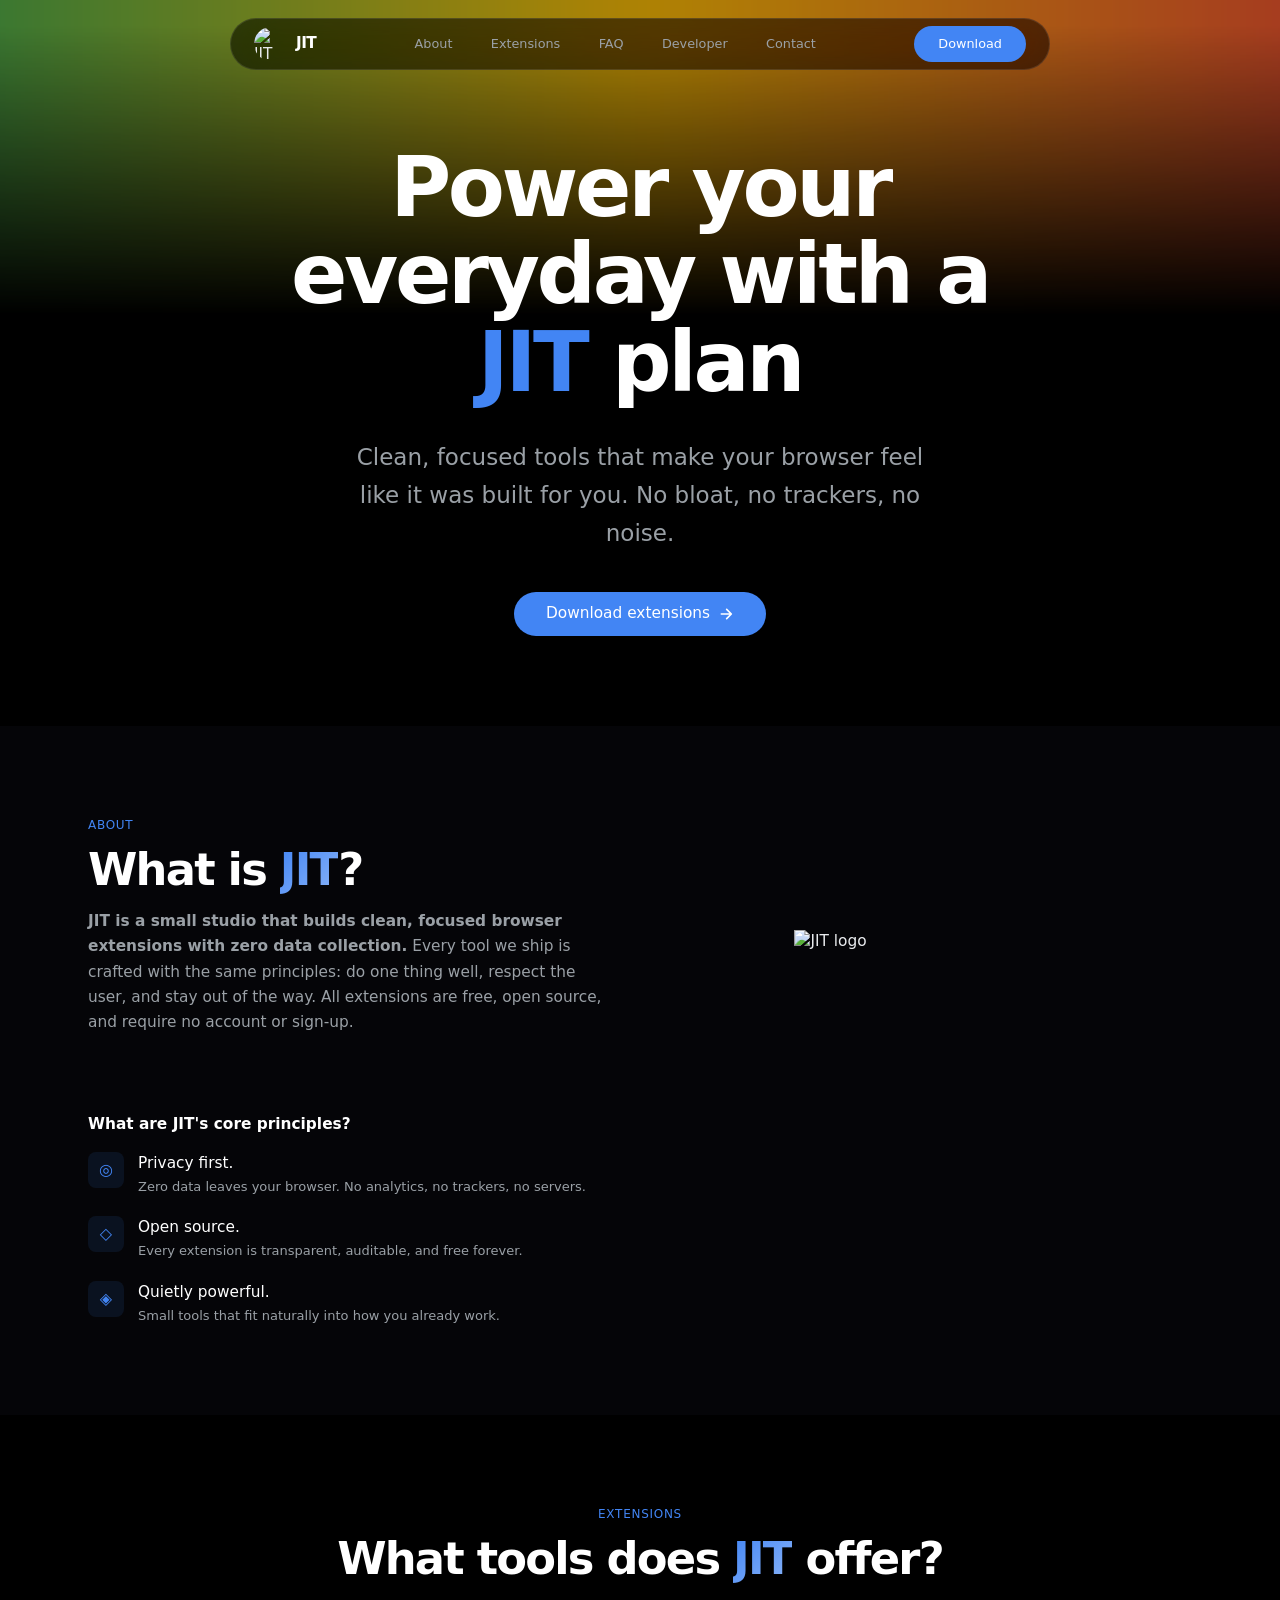
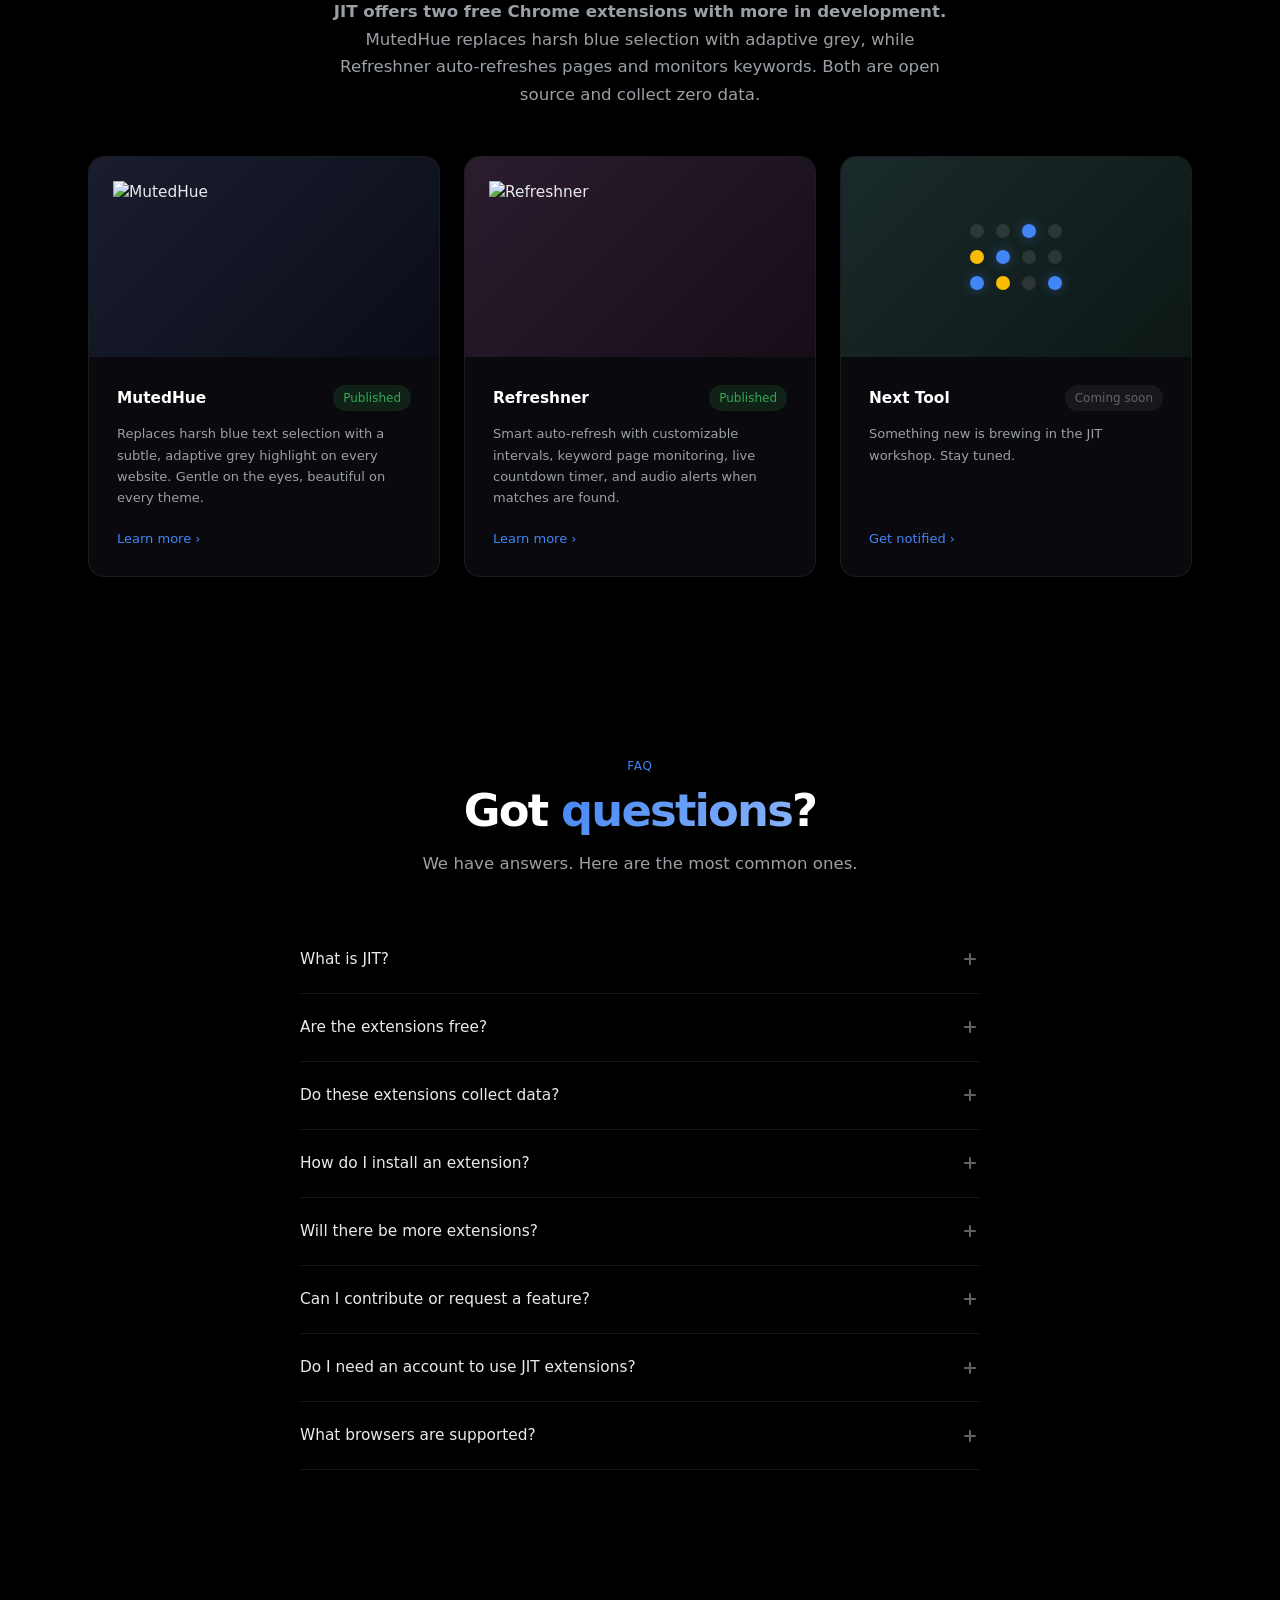
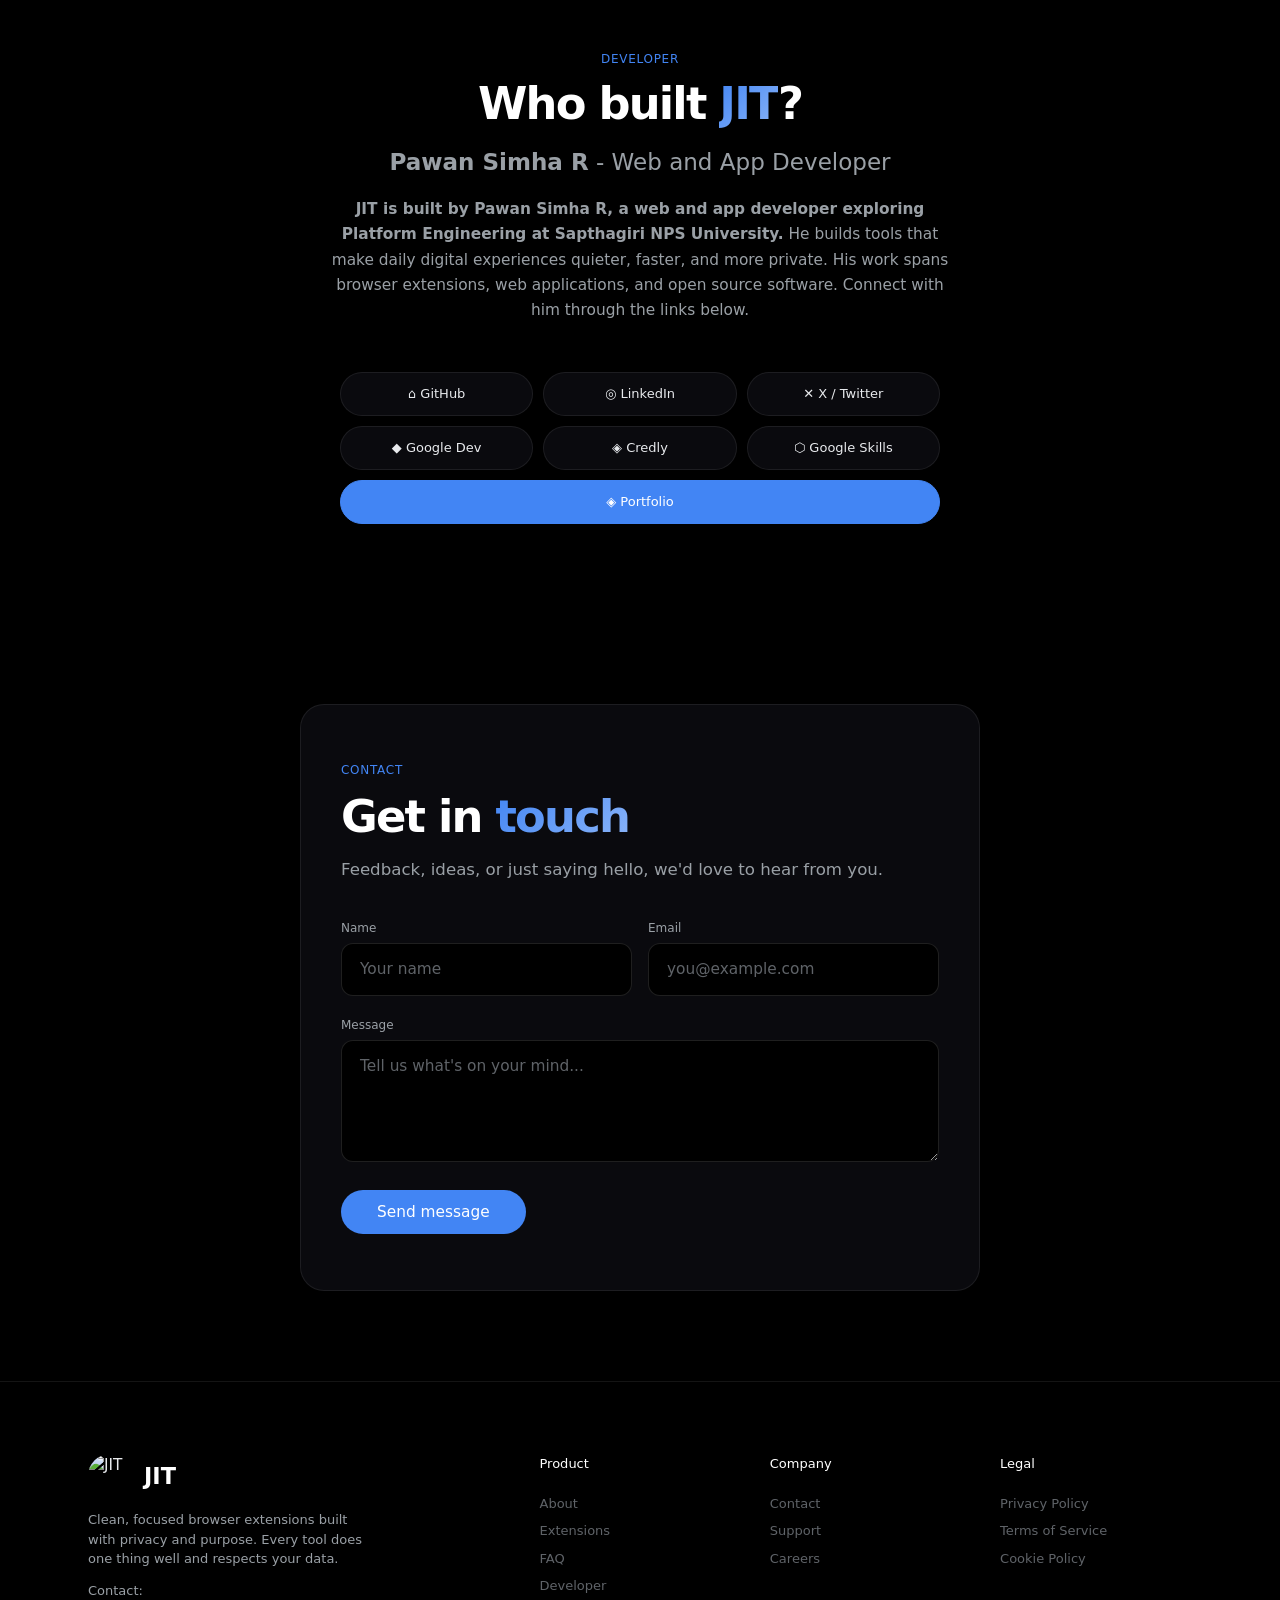
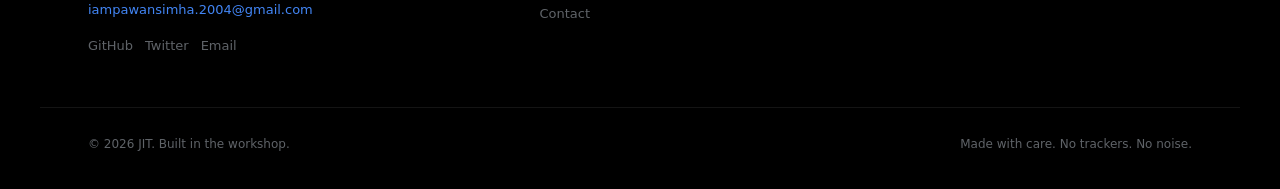
==== index.html @ 4bed7ebf "final polish: aurora wave animation, centered mobile layout, nav/footer redesign, SEO headers, robot" ====
<!--
JIT - Browser Extension Studio
Copyright (C) 2026  Pawan Simha R

This program is free software: you can redistribute it and/or modify
it under the terms of the GNU General Public License as published by
the Free Software Foundation, either version 3 of the License, or
(at your option) any later version.

This program is distributed in the hope that it will be useful,
but WITHOUT ANY WARRANTY; without even the implied warranty of
MERCHANTABILITY or FITNESS FOR A PARTICULAR PURPOSE.  See the
GNU General Public License for more details.

You should have received a copy of the GNU General Public License
along with this program.  If not, see <https://www.gnu.org/licenses/>.
-->
<!DOCTYPE html>
<html lang="en">
<head>
  <meta charset="UTF-8" />
  <meta name="viewport" content="width=device-width, initial-scale=1.0" />

  <!-- ── Primary Meta ── -->
  <title>JIT - Browser Extension Studio | Privacy-First Chrome Extensions by Pawan Simha R</title>
  <meta name="description" content="JIT builds clean, focused browser extensions, MutedHue and Refreshner, with zero data collection, open source code, and a quiet, powerful design philosophy. Download free Chrome extensions built by Pawan Simha R at Sapthagiri NPS University." />
  <meta name="keywords" content="JIT, browser extensions, Chrome extensions, MutedHue, Refreshner, privacy-first extensions, open source extensions, Pawan Simha, Sapthagiri NPS University, text selection color, auto refresh page monitor" />
  <meta name="robots" content="index, follow" />
  <meta name="author" content="Pawan Simha R" />
  <meta name="theme-color" content="#000000" />
  <meta name="application-name" content="JIT - Browser Extension Studio" />
  <link rel="canonical" href="https://pawansimha.github.io/JIT/" />

  <!-- ── Open Graph ── -->
  <meta property="og:type" content="website" />
  <meta property="og:title" content="JIT - Browser Extension Studio | Privacy-First Chrome Extensions" />
  <meta property="og:description" content="Clean, focused browser extensions that do one thing well and respect your privacy. MutedHue and Refreshner by Pawan Simha R." />
  <meta property="og:url" content="https://pawansimha.github.io/JIT/" />
  <meta property="og:image" content="https://raw.githubusercontent.com/PawanSimha/JIT/main/Logo.png" />
  <meta property="og:image:width" content="512" />
  <meta property="og:image:height" content="512" />
  <meta property="og:image:alt" content="JIT brand logo" />
  <meta property="og:site_name" content="JIT" />
  <meta property="og:locale" content="en_US" />

  <!-- ── Twitter Card ── -->
  <meta name="twitter:card" content="summary" />
  <meta name="twitter:title" content="JIT - Browser Extension Studio" />
  <meta name="twitter:description" content="Clean, focused browser extensions, MutedHue and Refreshner. Zero trackers, open source, built by Pawan Simha R." />
  <meta name="twitter:image" content="https://raw.githubusercontent.com/PawanSimha/JIT/main/Logo.png" />
  <meta name="twitter:image:alt" content="JIT logo" />

  <!-- ── AI Crawler Directives ── -->
  <meta name="googlebot" content="index, follow, max-snippet:-1, max-image-preview:large" />

  <!-- ── JSON-LD Schema: Organization + Person + SoftwareApplication ── -->
  <script type="application/ld+json">
  {
    "@context": "https://schema.org",
    "@graph": [
      {
        "@type": "Organization",
        "@id": "https://github.com/PawanSimha/JIT#organization",
        "name": "JIT",
        "description": "A small studio that builds clean, focused browser extensions with zero data collection and open source code.",
        "url": "https://pawansimha.github.io/JIT/",
        "logo": {
          "@type": "ImageObject",
          "url": "https://raw.githubusercontent.com/PawanSimha/JIT/main/Logo.png"
        },
        "foundingDate": "2026",
        "founder": {
          "@id": "https://github.com/PawanSimha/JIT#person"
        },
        "sameAs": [
          "https://github.com/PawanSimha",
          "https://x.com/iampawansimha",
          "https://www.linkedin.com/in/pawansimha/"
        ],
        "knowsAbout": [
          "Browser extensions",
          "Chrome Manifest V3",
          "Web development",
          "Privacy-first software",
          "Platform engineering"
        ]
      },
      {
        "@type": "Person",
        "@id": "https://github.com/PawanSimha/JIT#person",
        "name": "Pawan Simha R",
        "description": "Web and App Developer building privacy-first browser extensions at Sapthagiri NPS University.",
        "url": "https://portfolio-pawansimha.vercel.app",
        "image": "https://raw.githubusercontent.com/PawanSimha/JIT/main/Logo.png",
        "sameAs": [
          "https://github.com/PawanSimha",
          "https://www.linkedin.com/in/pawansimha/",
          "https://x.com/iampawansimha",
          "https://me.developers.google.com/u/pawansimha",
          "https://www.credly.com/users/pawansimha/badges",
          "https://www.skills.google/public_profiles/9108dded-855b-466a-b261-0a7519d472cf",
          "https://portfolio-pawansimha.vercel.app"
        ],
        "knowsAbout": [
          "Web development",
          "App development",
          "Platform engineering",
          "Browser extension development",
          "Chrome Manifest V3"
        ],
        "affiliation": {
          "@type": "Organization",
          "name": "Sapthagiri NPS University"
        }
      },
      {
        "@type": "SoftwareApplication",
        "@id": "https://github.com/PawanSimha/JIT#mutedhue",
        "name": "MutedHue",
        "applicationCategory": "BrowserExtension",
        "operatingSystem": "Chrome",
        "description": "Replaces bright blue text selection with a subtle, adaptive grey highlight on every website. Light and dark mode aware.",
        "softwareVersion": "1.0.0",
        "offers": {
          "@type": "Offer",
          "price": "0",
          "priceCurrency": "USD"
        },
        "author": {
          "@id": "https://github.com/PawanSimha/JIT#person"
        }
      },
      {
        "@type": "SoftwareApplication",
        "@id": "https://github.com/PawanSimha/JIT#refreshner",
        "name": "Refreshner",
        "applicationCategory": "BrowserExtension",
        "operatingSystem": "Chrome",
        "description": "Smart auto-refresh with customizable intervals, keyword page monitoring, live countdown timer, and audio alerts.",
        "softwareVersion": "1.0.0",
        "offers": {
          "@type": "Offer",
          "price": "0",
          "priceCurrency": "USD"
        },
        "author": {
          "@id": "https://github.com/PawanSimha/JIT#person"
        },
        "permissions": ["storage", "alarms", "notifications", "tabs"]
      }
    ]
  }
  </script>

  <!-- ── Preload critical assets (LCP + fonts) ── -->
  <link rel="preload" href="Logo.png" as="image" />
  <link rel="preload" href="fonts.css" as="style" />
  <link rel="preload" href="https://fonts.gstatic.com/s/googlesans/v69/4UasrENHsxJlGDuGo1OIlJfC6l_24rlCK1Yo_Iqcsih3SAyH6cAwhX9RPjIUvQ.woff2" as="font" type="font/woff2" crossorigin />
  <link rel="preload" href="https://fonts.gstatic.com/s/googlesanstext/v25/5aUu9-KzpRiLCAt4Unrc-xIKmCU5qEp2iw.woff2" as="font" type="font/woff2" crossorigin />

  <!-- ── Favicon set ── -->
  <link rel="icon" href="Logo.png" sizes="32x32" />
  <link rel="icon" href="Logo.png" sizes="192x192" />
  <link rel="apple-touch-icon" href="Logo.png" sizes="180x180" />
  <link rel="manifest" href="site.webmanifest" />

  <link rel="preconnect" href="https://fonts.googleapis.com" />
  <link rel="preconnect" href="https://fonts.gstatic.com" crossorigin />
  <link rel="stylesheet" href="fonts.css" />
  <link rel="stylesheet" href="style.css" />
</head>
<body>

  <!-- ============ HEADER ============ -->
  <header class="header" id="header" role="banner">
    <div class="header-wrap">
      <div class="header-inner">
        <a href="index.html" class="header-brand" aria-label="JIT home">
          <img src="Logo.png" alt="JIT" class="header-logo" width="36" height="36" />
          <span class="header-brand-text">JIT</span>
        </a>

        <nav class="header-nav" id="headerNav" aria-label="Main navigation">
          <a href="index.html#about" class="nav-item">About</a>
          <a href="index.html#extensions" class="nav-item">Extensions</a>
          <a href="index.html#faq" class="nav-item">FAQ</a>
          <a href="index.html#developer" class="nav-item">Developer</a>
          <a href="index.html#contact" class="nav-item">Contact</a>
        </nav>

        <a href="extension.html" class="header-pill" aria-label="Download extensions">Download</a>

        <button class="header-toggle" id="headerToggle" aria-label="Toggle navigation menu" aria-expanded="false" type="button">
          <span></span><span></span><span></span>
        </button>
      </div>
    </div>
  </header>

  <!-- ============ HERO ============ -->
  <section class="hero" id="top" aria-labelledby="hero-title">
    <div class="hero-grid" aria-hidden="true"></div>
    <div class="hero-inner">
      <h1 class="hero-title" id="hero-title">
        Power your everyday with a<br />
        <span class="hero-blue">JIT</span> plan
      </h1>
      <p class="hero-sub">
        Clean, focused tools that make your browser feel like it was built for you.
        No bloat, no trackers, no noise.
      </p>
      <div class="hero-actions">
        <a href="extension.html" class="btn btn-blue" aria-label="Download all JIT extensions">
          Download extensions
          <svg width="16" height="16" viewBox="0 0 24 24" fill="none" stroke="currentColor" stroke-width="2.5" stroke-linecap="round" stroke-linejoin="round" aria-hidden="true"><path d="M5 12h14M13 5l7 7-7 7"/></svg>
        </a>
      </div>
    </div>
  </section>

  <!-- ============ ABOUT ============ -->
  <section class="about" id="about" aria-labelledby="about-title">
    <div class="container about-inner">
      <div class="about-text-top">
        <p class="eyebrow">About</p>
        <h2 class="section-title section-title-left" id="about-title">What is <span class="text-gradient">JIT</span>?</h2>
        <p class="about-lead">
          <strong>JIT is a small studio that builds clean, focused browser extensions with zero data collection.</strong>
          Every tool we ship is crafted with the same principles: do one thing well, respect the user, and stay out of the way. All extensions are free, open source, and require no account or sign-up.
        </p>
      </div>
      <div class="about-art">
        <img src="Logo.png" alt="JIT logo" class="about-logo" width="300" height="300" />
      </div>
      <div class="about-text-bottom">
        <h3 style="font-size:var(--fs-body);font-weight:var(--fw-bold);color:var(--text-1);margin-bottom:16px;">What are JIT's core principles?</h3>
        <ul class="about-feats">
          <li>
            <span class="about-icon" aria-hidden="true">◎</span>
            <div>
              <strong>Privacy first.</strong>
              <p>Zero data leaves your browser. No analytics, no trackers, no servers.</p>
            </div>
          </li>
          <li>
            <span class="about-icon" aria-hidden="true">◇</span>
            <div>
              <strong>Open source.</strong>
              <p>Every extension is transparent, auditable, and free forever.</p>
            </div>
          </li>
          <li>
            <span class="about-icon" aria-hidden="true">◈</span>
            <div>
              <strong>Quietly powerful.</strong>
              <p>Small tools that fit naturally into how you already work.</p>
            </div>
          </li>
        </ul>
      </div>
    </div>
  </section>

  <!-- ============ EXTENSIONS ============ -->
  <section class="extensions" id="extensions" aria-labelledby="ext-title">
    <div class="container">
      <p class="eyebrow">Extensions</p>
      <h2 class="section-title" id="ext-title">What tools does <span class="text-gradient">JIT</span> offer?</h2>
      <p class="section-sub">
        <strong>JIT offers two free Chrome extensions with more in development.</strong>
        MutedHue replaces harsh blue selection with adaptive grey, while Refreshner auto-refreshes pages and monitors keywords. Both are open source and collect zero data.
      </p>

      <div class="ext-grid">
        <article class="ext-card">
          <div class="ext-art ext-art-1">
            <img src="MutedHue/icons/MutedHue.png" alt="MutedHue" class="ext-logo" width="96" height="96" loading="lazy" />
          </div>
          <div class="ext-body">
            <div class="ext-head">
              <h3>MutedHue</h3>
              <span class="ext-status ext-live">Published</span>
            </div>
            <p>Replaces harsh blue text selection with a subtle, adaptive grey highlight on every website. Gentle on the eyes, beautiful on every theme.</p>
            <a href="#" class="ext-link" aria-label="Learn more about MutedHue">Learn more &rsaquo;</a>
          </div>
        </article>

        <article class="ext-card">
          <div class="ext-art ext-art-2">
            <img src="Refreshner/icons/Refreshner.png" alt="Refreshner" class="ext-logo" width="96" height="96" loading="lazy" />
          </div>
          <div class="ext-body">
            <div class="ext-head">
              <h3>Refreshner</h3>
              <span class="ext-status ext-live">Published</span>
            </div>
            <p>Smart auto-refresh with customizable intervals, keyword page monitoring, live countdown timer, and audio alerts when matches are found.</p>
            <a href="#" class="ext-link" aria-label="Learn more about Refreshner">Learn more &rsaquo;</a>
          </div>
        </article>

        <article class="ext-card ext-soon">
          <div class="ext-art ext-art-3">
            <div class="art-dots" aria-hidden="true">
              <span></span><span></span><span></span><span></span>
              <span></span><span></span><span></span><span></span>
              <span></span><span></span><span></span><span></span>
            </div>
          </div>
          <div class="ext-body">
            <div class="ext-head">
              <h3>Next Tool</h3>
              <span class="ext-status ext-soon-tag">Coming soon</span>
            </div>
            <p>Something new is brewing in the JIT workshop. Stay tuned.</p>
            <a href="#contact" class="ext-link" aria-label="Get notified about new tools">Get notified &rsaquo;</a>
          </div>
        </article>
      </div>
    </div>
  </section>

  <!-- ============ FAQ ============ -->
  <section class="faq" id="faq" aria-labelledby="faq-title">
    <div class="container">
      <p class="eyebrow">FAQ</p>
      <h2 class="section-title" id="faq-title">Got <span class="text-gradient">questions</span>?</h2>
      <p class="section-sub">We have answers. Here are the most common ones.</p>

      <div class="faq-list" role="list">
        <div class="faq-item" role="listitem">
          <button class="faq-q" aria-expanded="false">
            <span>What is JIT?</span>
            <span class="faq-arrow" aria-hidden="true"></span>
          </button>
          <div class="faq-a"><div class="faq-a-inner"><p>A small studio where we build clean, focused browser extensions. No bloat, no trackers, just tools that do one thing well.</p></div></div>
        </div>
        <div class="faq-item" role="listitem">
          <button class="faq-q" aria-expanded="false">
            <span>Are the extensions free?</span>
            <span class="faq-arrow" aria-hidden="true"></span>
          </button>
          <div class="faq-a"><div class="faq-a-inner"><p>Yes. Every JIT extension is 100% free, open-source, and will always remain so.</p></div></div>
        </div>
        <div class="faq-item" role="listitem">
          <button class="faq-q" aria-expanded="false">
            <span>Do these extensions collect data?</span>
            <span class="faq-arrow" aria-hidden="true"></span>
          </button>
          <div class="faq-a"><div class="faq-a-inner"><p>Never. Zero data leaves your browser. No analytics, no trackers, no servers. Privacy is non-negotiable.</p></div></div>
        </div>
        <div class="faq-item" role="listitem">
          <button class="faq-q" aria-expanded="false">
            <span>How do I install an extension?</span>
            <span class="faq-arrow" aria-hidden="true"></span>
          </button>
          <div class="faq-a"><div class="faq-a-inner"><p>Each extension is published on the Chrome Web Store. Click "Add to Chrome" from the store page and it installs in one click.</p></div></div>
        </div>
        <div class="faq-item" role="listitem">
          <button class="faq-q" aria-expanded="false">
            <span>Will there be more extensions?</span>
            <span class="faq-arrow" aria-hidden="true"></span>
          </button>
          <div class="faq-a"><div class="faq-a-inner"><p>Absolutely. New tools are always in progress. The JIT workshop is always growing.</p></div></div>
        </div>
        <div class="faq-item" role="listitem">
          <button class="faq-q" aria-expanded="false">
            <span>Can I contribute or request a feature?</span>
            <span class="faq-arrow" aria-hidden="true"></span>
          </button>
          <div class="faq-a"><div class="faq-a-inner"><p>Yes! JIT is open source. You can submit feature requests, report bugs, or contribute code on our GitHub. We welcome community input.</p></div></div>
        </div>
        <div class="faq-item" role="listitem">
          <button class="faq-q" aria-expanded="false">
            <span>Do I need an account to use JIT extensions?</span>
            <span class="faq-arrow" aria-hidden="true"></span>
          </button>
          <div class="faq-a"><div class="faq-a-inner"><p>No account needed. Every JIT extension works right after installation, no sign-up, no login, no account required.</p></div></div>
        </div>
        <div class="faq-item" role="listitem">
          <button class="faq-q" aria-expanded="false">
            <span>What browsers are supported?</span>
            <span class="faq-arrow" aria-hidden="true"></span>
          </button>
          <div class="faq-a"><div class="faq-a-inner"><p>Currently JIT extensions are built for Chromium-based browsers - Chrome, Edge, Brave, and Opera. Firefox support is in the works.</p></div></div>
        </div>
      </div>
    </div>
  </section>

  <!-- ============ DEVELOPER ============ -->
  <section class="developer" id="developer" aria-labelledby="dev-title">
    <div class="container">
      <p class="eyebrow">Developer</p>
      <h2 class="section-title" id="dev-title">Who built <span class="text-gradient">JIT</span>?</h2>
      <p class="section-sub dev-sub"><strong>Pawan Simha R</strong> - Web and App Developer</p>
      <p class="dev-bio">
        <strong>JIT is built by Pawan Simha R, a web and app developer exploring Platform Engineering at Sapthagiri NPS University.</strong>
        He builds tools that make daily digital experiences quieter, faster, and more private. His work spans browser extensions, web applications, and open source software. Connect with him through the links below.
      </p>
      <nav class="dev-links" aria-label="Developer profiles and links">
        <a href="https://github.com/PawanSimha" target="_blank" rel="noopener" class="dev-link" aria-label="GitHub profile">⌂ GitHub</a>
        <a href="https://www.linkedin.com/in/pawansimha/" target="_blank" rel="noopener" class="dev-link" aria-label="LinkedIn profile">◎ LinkedIn</a>
        <a href="https://x.com/iampawansimha" target="_blank" rel="noopener" class="dev-link" aria-label="X / Twitter profile">✕ X / Twitter</a>
        <a href="https://me.developers.google.com/u/pawansimha" target="_blank" rel="noopener" class="dev-link" aria-label="Google Developer profile">◆ Google Dev</a>
        <a href="https://www.credly.com/users/pawansimha/badges" target="_blank" rel="noopener" class="dev-link" aria-label="Credly badges">◈ Credly</a>
        <a href="https://www.skills.google/public_profiles/9108dded-855b-466a-b261-0a7519d472cf" target="_blank" rel="noopener" class="dev-link" aria-label="Google Skills profile">⬡ Google Skills</a>
        <a href="https://portfolio-pawansimha.vercel.app" target="_blank" rel="noopener" class="dev-link dev-link-full" aria-label="Portfolio website">◈ Portfolio</a>
      </nav>
    </div>
  </section>

  <!-- ============ CONTACT ============ -->
  <section class="contact" id="contact" aria-labelledby="contact-title">
    <div class="container">
      <div class="contact-card">
        <p class="eyebrow">Contact</p>
        <h2 class="section-title" id="contact-title">Get in <span class="text-gradient">touch</span></h2>
        <p class="section-sub">Feedback, ideas, or just saying hello, we'd love to hear from you.</p>

        <form class="contact-form" id="contactForm" action="https://formsubmit.co/pawansimha.pc@gmail.com" method="POST" novalidate>
          <div class="form-row">
            <div class="form-group">
              <label for="name">Name</label>
              <input type="text" id="name" name="name" placeholder="Your name" required autocomplete="name" />
            </div>
            <div class="form-group">
              <label for="email">Email</label>
              <input type="email" id="email" name="email" placeholder="you@example.com" required autocomplete="email" />
            </div>
          </div>
          <div class="form-group">
            <label for="message">Message</label>
            <textarea id="message" name="message" rows="4" placeholder="Tell us what's on your mind..." required></textarea>
          </div>
          <button type="submit" class="btn btn-blue">Send message</button>
        </form>
      </div>
    </div>
  </section>

  <!-- ============ FOOTER ============ -->
  <footer class="footer" role="contentinfo">
    <div class="container footer-inner">
      <div class="footer-brand">
        <div class="footer-brand-head">
          <img src="Logo.png" alt="JIT" class="footer-logo-img" width="44" height="44" />
          <span class="footer-logo">JIT</span>
        </div>
        <p>Clean, focused browser extensions built with privacy and purpose. Every tool does one thing well and respects your data.</p>
        <p class="footer-email">Contact: <a href="mailto:iampawansimha.2004@gmail.com">iampawansimha.2004@gmail.com</a></p>
        <nav class="footer-social" aria-label="Social media links">
          <a href="https://github.com/PawanSimha" target="_blank" rel="noopener" aria-label="GitHub">GitHub</a>
          <a href="https://x.com/iampawansimha" target="_blank" rel="noopener" aria-label="Twitter">Twitter</a>
          <a href="mailto:iampawansimha.2004@gmail.com" aria-label="Email">Email</a>
        </nav>
      </div>
      <div class="footer-cols">
        <div class="footer-col">
          <h4>Product</h4>
          <a href="index.html#about">About</a>
          <a href="index.html#extensions">Extensions</a>
          <a href="index.html#faq">FAQ</a>
          <a href="index.html#developer">Developer</a>
          <a href="index.html#contact">Contact</a>
        </div>
        <div class="footer-col">
          <h4>Company</h4>
          <a href="index.html#contact">Contact</a>
          <a href="index.html#contact">Support</a>
          <a href="index.html#contact">Careers</a>
        </div>
        <div class="footer-col">
          <h4>Legal</h4>
          <a href="PRIVACY.md">Privacy Policy</a>
          <a href="PRIVACY.md">Terms of Service</a>
          <a href="PRIVACY.md">Cookie Policy</a>
        </div>
      </div>
    </div>
    <div class="container footer-bottom">
      <span>&copy; 2026 JIT. Built in the workshop.</span>
      <span>Made with care. No trackers. No noise.</span>
    </div>
  </footer>

  <script src="script.js"></script>

  <!-- ── Cookie Consent Banner ── -->
  <div class="cookie-banner" id="cookieBanner" role="dialog" aria-label="Cookie consent" aria-hidden="true">
    <div class="cookie-banner-inner">
      <p>This site uses minimal cookies to ensure core functionality. No tracking or analytics cookies are used. <a href="PRIVACY.md">Learn more</a>.</p>
      <div class="cookie-actions">
        <button class="cookie-btn cookie-decline" id="cookieDecline" type="button">Decline</button>
        <button class="cookie-btn cookie-accept" id="cookieAccept" type="button">Accept</button>
      </div>
    </div>
  </div>
</body>
</html>
---- fonts.css ----
/* JIT - Browser Extension Studio
 * Copyright (C) 2026  Pawan Simha R
 *
 * This program is free software: you can redistribute it and/or modify
 * it under the terms of the GNU General Public License as published by
 * the Free Software Foundation, either version 3 of the License, or
 * (at your option) any later version.
 *
 * This program is distributed in the hope that it will be useful,
 * but WITHOUT ANY WARRANTY; without even the implied warranty of
 * MERCHANTABILITY or FITNESS FOR A PARTICULAR PURPOSE.  See the
 * GNU General Public License for more details.
 *
 * You should have received a copy of the GNU General Public License
 * along with this program.  If not, see <https://www.gnu.org/licenses/>.
 */

/* Google Sans font-face declarations extracted from Google Fonts CSS */
@font-face {
  font-family: 'Google Sans';
  font-style: normal;
  font-weight: 400;
  font-display: swap;
  src: url(https://fonts.gstatic.com/s/googlesans/v69/4UasrENHsxJlGDuGo1OIlJfC6l_24rlCK1Yo_Iqcsih3SAyH6cAwhX9RPjIUvQ.woff2) format('woff2');
  unicode-range: U+0000-00FF, U+0131, U+0152-0153, U+02BB-02BC, U+02C6, U+02DA, U+02DC, U+0304, U+0308, U+0329, U+2000-206F, U+20AC, U+2122, U+2191, U+2193, U+2212, U+2215, U+FEFF, U+FFFD;
}
@font-face {
  font-family: 'Google Sans';
  font-style: normal;
  font-weight: 500;
  font-display: swap;
  src: url(https://fonts.gstatic.com/s/googlesans/v69/4UasrENHsxJlGDuGo1OIlJfC6l_24rlCK1Yo_Iqcsih3SAyH6cAwhX9RPjIUvQ.woff2) format('woff2');
  unicode-range: U+0000-00FF, U+0131, U+0152-0153, U+02BB-02BC, U+02C6, U+02DA, U+02DC, U+0304, U+0308, U+0329, U+2000-206F, U+20AC, U+2122, U+2191, U+2193, U+2212, U+2215, U+FEFF, U+FFFD;
}
@font-face {
  font-family: 'Google Sans';
  font-style: normal;
  font-weight: 700;
  font-display: swap;
  src: url(https://fonts.gstatic.com/s/googlesans/v69/4UasrENHsxJlGDuGo1OIlJfC6l_24rlCK1Yo_Iqcsih3SAyH6cAwhX9RPjIUvQ.woff2) format('woff2');
  unicode-range: U+0000-00FF, U+0131, U+0152-0153, U+02BB-02BC, U+02C6, U+02DA, U+02DC, U+0304, U+0308, U+0329, U+2000-206F, U+20AC, U+2122, U+2191, U+2193, U+2212, U+2215, U+FEFF, U+FFFD;
}
@font-face {
  font-family: 'Google Sans Text';
  font-style: normal;
  font-weight: 400;
  font-display: swap;
  src: url(https://fonts.gstatic.com/s/googlesanstext/v25/5aUu9-KzpRiLCAt4Unrc-xIKmCU5qEp2iw.woff2) format('woff2');
  unicode-range: U+0000-00FF, U+0131, U+0152-0153, U+02BB-02BC, U+02C6, U+02DA, U+02DC, U+0304, U+0308, U+0329, U+2000-206F, U+20AC, U+2122, U+2191, U+2193, U+2212, U+2215, U+FEFF, U+FFFD;
}
@font-face {
  font-family: 'Google Sans Text';
  font-style: normal;
  font-weight: 500;
  font-display: swap;
  src: url(https://fonts.gstatic.com/s/googlesanstext/v25/5aUp9-KzpRiLCAt4Unrc-xIKmCU5oLlVnmhjtg.woff2) format('woff2');
  unicode-range: U+0000-00FF, U+0131, U+0152-0153, U+02BB-02BC, U+02C6, U+02DA, U+02DC, U+0304, U+0308, U+0329, U+2000-206F, U+20AC, U+2122, U+2191, U+2193, U+2212, U+2215, U+FEFF, U+FFFD;
}
---- fonts.css ----
/* JIT - Browser Extension Studio
 * Copyright (C) 2026  Pawan Simha R
 *
 * This program is free software: you can redistribute it and/or modify
 * it under the terms of the GNU General Public License as published by
 * the Free Software Foundation, either version 3 of the License, or
 * (at your option) any later version.
 *
 * This program is distributed in the hope that it will be useful,
 * but WITHOUT ANY WARRANTY; without even the implied warranty of
 * MERCHANTABILITY or FITNESS FOR A PARTICULAR PURPOSE.  See the
 * GNU General Public License for more details.
 *
 * You should have received a copy of the GNU General Public License
 * along with this program.  If not, see <https://www.gnu.org/licenses/>.
 */

/* Google Sans font-face declarations extracted from Google Fonts CSS */
@font-face {
  font-family: 'Google Sans';
  font-style: normal;
  font-weight: 400;
  font-display: swap;
  src: url(https://fonts.gstatic.com/s/googlesans/v69/4UasrENHsxJlGDuGo1OIlJfC6l_24rlCK1Yo_Iqcsih3SAyH6cAwhX9RPjIUvQ.woff2) format('woff2');
  unicode-range: U+0000-00FF, U+0131, U+0152-0153, U+02BB-02BC, U+02C6, U+02DA, U+02DC, U+0304, U+0308, U+0329, U+2000-206F, U+20AC, U+2122, U+2191, U+2193, U+2212, U+2215, U+FEFF, U+FFFD;
}
@font-face {
  font-family: 'Google Sans';
  font-style: normal;
  font-weight: 500;
  font-display: swap;
  src: url(https://fonts.gstatic.com/s/googlesans/v69/4UasrENHsxJlGDuGo1OIlJfC6l_24rlCK1Yo_Iqcsih3SAyH6cAwhX9RPjIUvQ.woff2) format('woff2');
  unicode-range: U+0000-00FF, U+0131, U+0152-0153, U+02BB-02BC, U+02C6, U+02DA, U+02DC, U+0304, U+0308, U+0329, U+2000-206F, U+20AC, U+2122, U+2191, U+2193, U+2212, U+2215, U+FEFF, U+FFFD;
}
@font-face {
  font-family: 'Google Sans';
  font-style: normal;
  font-weight: 700;
  font-display: swap;
  src: url(https://fonts.gstatic.com/s/googlesans/v69/4UasrENHsxJlGDuGo1OIlJfC6l_24rlCK1Yo_Iqcsih3SAyH6cAwhX9RPjIUvQ.woff2) format('woff2');
  unicode-range: U+0000-00FF, U+0131, U+0152-0153, U+02BB-02BC, U+02C6, U+02DA, U+02DC, U+0304, U+0308, U+0329, U+2000-206F, U+20AC, U+2122, U+2191, U+2193, U+2212, U+2215, U+FEFF, U+FFFD;
}
@font-face {
  font-family: 'Google Sans Text';
  font-style: normal;
  font-weight: 400;
  font-display: swap;
  src: url(https://fonts.gstatic.com/s/googlesanstext/v25/5aUu9-KzpRiLCAt4Unrc-xIKmCU5qEp2iw.woff2) format('woff2');
  unicode-range: U+0000-00FF, U+0131, U+0152-0153, U+02BB-02BC, U+02C6, U+02DA, U+02DC, U+0304, U+0308, U+0329, U+2000-206F, U+20AC, U+2122, U+2191, U+2193, U+2212, U+2215, U+FEFF, U+FFFD;
}
@font-face {
  font-family: 'Google Sans Text';
  font-style: normal;
  font-weight: 500;
  font-display: swap;
  src: url(https://fonts.gstatic.com/s/googlesanstext/v25/5aUp9-KzpRiLCAt4Unrc-xIKmCU5oLlVnmhjtg.woff2) format('woff2');
  unicode-range: U+0000-00FF, U+0131, U+0152-0153, U+02BB-02BC, U+02C6, U+02DA, U+02DC, U+0304, U+0308, U+0329, U+2000-206F, U+20AC, U+2122, U+2191, U+2193, U+2212, U+2215, U+FEFF, U+FFFD;
}
---- style.css ----
/* ===================================================
   JIT - Design System
   Google-inspired dark theme · Fluid · Modular
=================================================== */

/* ── Custom Properties (Tokens) ── */
:root {
  /* Brand palette */
  --g-blue:   #4285F4;
  --g-red:    #EA4335;
  --g-yellow: #FBBC05;
  --g-green:  #34A853;

  /* Surfaces */
  --bg-0: #000000;
  --bg-1: #000000;
  --bg-2: #050508;
  --bg-card: #0a0a0e;
  --bg-elevated: #111114;
  --bg-hover: rgba(255,255,255,0.04);

  /* Borders */
  --border:      rgba(255,255,255,0.08);
  --border-soft: rgba(255,255,255,0.05);
  --border-strong: rgba(255,255,255,0.12);
  --border-accent: var(--g-blue);

  /* Text */
  --text-1: #ffffff;
  --text-2: #e8eaed;
  --text-3: #9aa0a6;
  --text-4: #5f6368;

  /* Radius */
  --radius-sm:  8px;
  --radius-md:  12px;
  --radius-lg:  16px;
  --radius-xl:  24px;
  --radius-pill: 9999px;

  /* Easing */
  --ease: cubic-bezier(0.2, 0, 0, 1);

  /* Gradients */
  --grad-blue: linear-gradient(135deg, #4285F4, #8ab4f8);
  --grad-red: linear-gradient(135deg, #EA4335, #f28b82);
  --grad-yellow: linear-gradient(135deg, #FBBC05, #fdd663);
  --grad-green: linear-gradient(135deg, #34A853, #81c995);

  /* Layout */
  --max-w: 1200px;
  --max-w-narrow: 880px;
  --pad: clamp(16px, 4vw, 48px);
  --nav-h: 52px;

  /* Typography - fluid scale with clamp() */
  --fs-display: clamp(2.75rem, 6.5vw, 6.5rem);
  --fs-heading: clamp(1.75rem, 3.5vw, 3rem);
  --fs-subhead: clamp(1.125rem, 1.8vw, 1.5rem);
  --fs-body:    clamp(0.9375rem, 1.2vw, 1.0625rem);
  --fs-small:   clamp(0.8125rem, 1vw, 0.875rem);
  --fs-tiny:     0.75rem;

  --lh-tight: 1.05;
  --lh-normal: 1.5;
  --lh-loose: 1.65;

  --ls-tight: -0.04em;
  --ls-normal: 0;

  --fw-regular: 400;
  --fw-medium: 500;
  --fw-bold: 700;
}

/* ── Reset ── */
*, *::before, *::after { box-sizing: border-box; margin: 0; padding: 0; }
html { scroll-behavior: smooth; -webkit-text-size-adjust: 100%; }
body {
  font-family: 'Google Sans', 'Google Sans Text', system-ui, -apple-system, 'Segoe UI', Roboto, Arial, sans-serif;
  font-size: var(--fs-body);
  line-height: var(--lh-normal);
  color: var(--text-2);
  background: var(--bg-0);
  -webkit-font-smoothing: antialiased;
  -moz-osx-font-smoothing: grayscale;
  overflow-x: hidden;
  min-height: 100vh;
}
img { max-width: 100%; height: auto; display: block; }
a { color: inherit; text-decoration: none; }
button { font: inherit; cursor: pointer; border: none; background: none; color: inherit; }
input, textarea { font: inherit; }
ul { list-style: none; }
::selection { background: rgba(66,133,244,0.3); color: #fff; }

/* ── Focus visible (a11y) ── */
:focus-visible { outline: 2px solid var(--g-blue); outline-offset: 2px; border-radius: 4px; transition: outline-color 0.15s; }
:focus:not(:focus-visible) { outline: none; } /* suppress mouse focus */
a:focus-visible, button:focus-visible, input:focus-visible, textarea:focus-visible, select:focus-visible { outline: 2px solid var(--g-blue); outline-offset: 2px; border-radius: 4px; }
.header-toggle:focus-visible { outline: 2px solid var(--g-blue); outline-offset: 3px; border-radius: 8px; }
.ext-link:focus-visible { outline: 2px solid var(--g-blue); outline-offset: 3px; border-radius: 6px; }
.nav-link:focus-visible { outline: 2px solid var(--g-blue); outline-offset: 4px; border-radius: 6px; }

/* ── Container ── */
.container { width: 100%; max-width: var(--max-w); margin: 0 auto; padding: 0 var(--pad); }

/* ── Eyebrow ── */
.eyebrow {
  display: block;
  font-size: var(--fs-tiny);
  font-weight: var(--fw-medium);
  letter-spacing: 0.06em;
  text-transform: uppercase;
  color: var(--g-blue);
  margin-bottom: 12px;
}

/* ── Section title ── */
.section-title {
  font-size: var(--fs-heading);
  font-weight: var(--fw-bold);
  line-height: var(--lh-tight);
  letter-spacing: var(--ls-tight);
  color: var(--text-1);
  margin-bottom: 16px;
}
.section-title-left { text-align: left; }
.text-gradient { background: var(--grad-blue); -webkit-background-clip: text; background-clip: text; color: transparent; }

/* ── Section subtitle ── */
.section-sub {
  font-size: clamp(0.9rem, 1.3vw, 1.05rem);
  color: var(--text-3);
  max-width: 640px;
  margin: 0 auto 48px;
  line-height: var(--lh-loose);
}

/* ── Buttons ── */
.btn {
  display: inline-flex;
  align-items: center;
  gap: 8px;
  padding: clamp(10px, 1.2vw, 14px) clamp(20px, 2.5vw, 36px);
  border-radius: var(--radius-pill);
  font-size: var(--fs-body);
  font-weight: var(--fw-medium);
  line-height: 1;
  transition: all 0.2s var(--ease);
  min-height: 44px;
  min-width: 44px;
  justify-content: center;
}
.btn-blue {
  background: var(--g-blue);
  color: #fff;
}
.btn-blue:hover { background: #3367d6; transform: translateY(-1px); box-shadow: 0 4px 20px rgba(66,133,244,0.35); }
.btn-blue:active { transform: translateY(0); box-shadow: none; }

.btn-outline {
  border: 1px solid var(--border-strong);
  color: var(--text-2);
  background: transparent;
}
.btn-outline:hover { border-color: var(--text-3); background: var(--bg-hover); }

/* ===================================================
   HEADER - Floating pill nav
=================================================== */
.header {
  position: fixed;
  top: clamp(12px, 2vh, 24px);
  left: 0; right: 0;
  z-index: 1000;
  display: flex;
  justify-content: center;
  pointer-events: none;
  padding: 0 var(--pad);
}
.header-wrap {
  pointer-events: auto;
  width: 100%;
  max-width: 820px;
}
.header-inner {
  display: flex;
  align-items: center;
  justify-content: space-between;
  gap: clamp(8px, 1.5vw, 20px);
  padding: 0 clamp(10px, 1.8vw, 24px);
  height: var(--nav-h);
  background: rgba(0,0,0,0.55);
  backdrop-filter: blur(20px) saturate(1.5);
  -webkit-backdrop-filter: blur(20px) saturate(1.5);
  border: 1px solid rgba(255,255,255,0.1);
  border-radius: var(--radius-pill);
}
.header-brand {
  display: flex;
  align-items: center;
  gap: 8px;
  flex-shrink: 0;
}
.header-logo {
  width: clamp(26px, 2.8vw, 34px);
  height: clamp(26px, 2.8vw, 34px);
  border-radius: 50%;
  object-fit: cover;
}
.header-brand-text {
  font-size: clamp(0.85rem, 1.2vw, 1rem);
  font-weight: var(--fw-bold);
  color: var(--text-1);
  letter-spacing: var(--ls-tight);
}

/* ── Nav links ── */
.header-nav {
  display: flex;
  align-items: center;
  gap: clamp(4px, 0.6vw, 10px);
}
.nav-item {
  position: relative;
  padding: 6px clamp(10px, 1.2vw, 18px);
  font-size: clamp(0.8rem, 0.9vw, 0.875rem);
  font-weight: 450;
  color: var(--text-3);
  border-radius: var(--radius-pill);
  transition: all 0.2s var(--ease);
  white-space: nowrap;
}
.nav-item:hover { color: var(--text-1); background: var(--bg-hover); }
.nav-item:active { transform: scale(0.97); }
.nav-item.active { color: var(--text-1); }

/* Header pill (Download button) */
.header-pill {
  display: inline-flex;
  align-items: center;
  height: clamp(30px, 3.5vw, 36px);
  padding: 0 clamp(14px, 2.2vw, 24px);
  background: var(--g-blue);
  color: #fff;
  border-radius: var(--radius-pill);
  font-size: clamp(0.8rem, 1vw, 0.875rem);
  font-weight: 500;
  flex-shrink: 0;
  transition: all 0.2s var(--ease);
  white-space: nowrap;
}
.header-pill:hover { background: #3367d6; box-shadow: 0 4px 20px rgba(66,133,244,0.35); }
.header-pill:active { transform: scale(0.97); }

/* ── Hamburger toggle ── */
.header-toggle {
  display: none;
  flex-direction: column;
  justify-content: center;
  gap: 5px;
  width: 44px; height: 44px;
  padding: 10px;
  border-radius: var(--radius-sm);
}
.header-toggle span {
  display: block;
  width: 100%; height: 2px;
  background: var(--text-2);
  border-radius: 2px;
  transition: all 0.25s var(--ease);
  transform-origin: center;
}
.header-toggle.open span:nth-child(1) { transform: rotate(45deg) translate(5px, 5px); }
.header-toggle.open span:nth-child(2) { opacity: 0; }
.header-toggle.open span:nth-child(3) { transform: rotate(-45deg) translate(5px, -5px); }

/* ===================================================
   HERO
=================================================== */
.hero {
  position: relative;
  padding: clamp(260px, 38vh, 440px) 0 clamp(40px, 5vh, 60px);
  text-align: center;
  overflow: hidden;
  background: var(--bg-0);
  isolation: isolate;
}
.hero-grid {
  position: absolute;
  top: -120px;
  left: -10%;
  width: 120%;
  height: 80%;
  overflow: hidden;
  z-index: 0;
  background: linear-gradient(90deg, var(--g-green) 0%, var(--g-yellow) 25%, var(--g-red) 50%, var(--g-blue) 75%, var(--g-blue) 100%);
  background-size: 200% 100%;
  filter: blur(40px);
  opacity: 0.7;
  mask-image: linear-gradient(180deg, #000 0%, #000 25%, transparent 75%);
  -webkit-mask-image: linear-gradient(180deg, #000 0%, #000 25%, transparent 75%);
  animation: aurora-wave 6s ease-in-out infinite alternate;
}

@keyframes aurora-wave {
  0% { background-position: 0% 50%; transform: scaleY(1) translateY(0); }
  50% { transform: scaleY(1.08) translateY(-10px); }
  100% { background-position: 100% 50%; transform: scaleY(1) translateY(0); }
}
.grid-blob { display: none; }
.hero-inner {
  position: relative;
  z-index: 2;
  max-width: var(--max-w-narrow);
  margin: 0 auto;
  padding: 0 var(--pad);
}
.hero-title {
  font-size: var(--fs-display);
  font-weight: var(--fw-bold);
  line-height: var(--lh-tight);
  letter-spacing: var(--ls-tight);
  color: var(--text-1);
  margin-bottom: clamp(20px, 3vw, 32px);
}
.hero-blue { color: var(--g-blue); font-weight: var(--fw-bold); letter-spacing: var(--ls-tight); }
.hero-sub {
  font-size: var(--fs-subhead);
  color: var(--text-3);
  max-width: 580px;
  margin: 0 auto clamp(28px, 4vw, 40px);
  line-height: var(--lh-loose);
}
.hero-actions { display: flex; gap: 12px; justify-content: center; flex-wrap: wrap; }

/* ===================================================
   ABOUT
=================================================== */
.about {
  padding: clamp(60px, 10vh, 100px) 0;
  background: var(--bg-2);
}
.about-inner {
  display: grid;
  grid-template-columns: 1fr 1fr;
  gap: clamp(40px, 6vw, 80px);
}
.about-text-top { grid-column: 1; }
.about-art {
  grid-column: 2;
  grid-row: 1 / 3;
  display: flex;
  align-items: center;
  justify-content: center;
}
.about-text-bottom { grid-column: 1; }
.about-lead {
  font-size: var(--fs-body);
  color: var(--text-3);
  line-height: var(--lh-loose);
  margin-bottom: 0;
  max-width: 520px;
}
.about-feats { display: flex; flex-direction: column; gap: 20px; }
.about-feats li {
  display: flex;
  gap: 14px;
  align-items: flex-start;
}
.about-icon {
  flex-shrink: 0;
  width: 36px; height: 36px;
  display: flex; align-items: center; justify-content: center;
  font-size: 16px;
  color: var(--g-blue);
  background: rgba(66,133,244,0.1);
  border-radius: var(--radius-sm);
}
.about-feats li strong { display: block; font-size: var(--fs-body); font-weight: var(--fw-medium); color: var(--text-1); margin-bottom: 2px; }
.about-feats li p { font-size: var(--fs-small); color: var(--text-3); line-height: var(--lh-normal); }
.about-logo { position: relative; z-index: 1; width: clamp(180px, 22vw, 300px); height: auto; }

/* ===================================================
   EXTENSIONS
=================================================== */
.extensions {
  padding: clamp(60px, 10vh, 100px) 0;
  text-align: center;
}
.ext-grid {
  display: grid;
  grid-template-columns: repeat(auto-fit, minmax(min(300px, 100%), 1fr));
  gap: clamp(16px, 2.5vw, 24px);
  text-align: left;
}
.ext-card {
  background: var(--bg-card);
  border: 1px solid var(--border);
  border-radius: var(--radius-lg);
  overflow: hidden;
  display: flex;
  flex-direction: column;
  transition: all 0.3s var(--ease);
}
.ext-card:hover { border-color: var(--border-strong); transform: translateY(-4px); box-shadow: 0 12px 40px rgba(0,0,0,0.4); }
.ext-art {
  height: clamp(160px, 20vw, 200px);
  display: flex;
  align-items: center;
  justify-content: center;
  position: relative;
  overflow: hidden;
}
.ext-art-1 { background: linear-gradient(135deg, #1a1d2e 0%, #0a0d18 100%); }
.ext-art-2 { background: linear-gradient(135deg, #2a1d2e 0%, #160d18 100%); }
.ext-art-3 { background: linear-gradient(135deg, #1a2a2a 0%, #0d1816 100%); }
.ext-logo { width: 100%; height: 100%; object-fit: contain; padding: 24px; }
.ext-body { padding: clamp(20px, 2.5vw, 28px); flex: 1; display: flex; flex-direction: column; }
.ext-head { display: flex; align-items: center; justify-content: space-between; margin-bottom: 12px; }
.ext-head h3 { font-size: var(--fs-body); font-weight: var(--fw-bold); color: var(--text-1); }
.ext-status {
  font-size: var(--fs-tiny);
  font-weight: var(--fw-medium);
  padding: 4px 10px;
  border-radius: var(--radius-pill);
}
.ext-live { background: rgba(52,168,83,0.15); color: var(--g-green); }
.ext-soon-tag { background: rgba(255,255,255,0.06); color: var(--text-4); }
.ext-body p { color: var(--text-3); font-size: var(--fs-small); line-height: var(--lh-loose); margin-bottom: 20px; flex: 1; }
.ext-details { list-style: none; margin-bottom: 16px; padding: 0; }
.ext-details li { font-size: var(--fs-small); color: var(--text-3); padding: 3px 0; }
.ext-details li strong { color: var(--text-2); font-weight: var(--fw-medium); }
.ext-link {
  display: inline-flex;
  align-items: center;
  gap: 4px;
  font-size: var(--fs-small);
  font-weight: var(--fw-medium);
  color: var(--g-blue);
  transition: gap 0.2s var(--ease);
}
.ext-link:hover { gap: 8px; }
.ext-soon { opacity: 0.6; }
.ext-soon:hover { opacity: 1; }

/* Coming soon dots */
.art-dots {
  display: grid;
  grid-template-columns: repeat(4, 1fr);
  gap: 12px;
  padding: 0 24px;
}
.art-dots span {
  width: 14px; height: 14px;
  border-radius: 50%;
  background: rgba(255,255,255,0.1);
}
.art-dots span:nth-child(3n) { background: var(--g-blue); box-shadow: 0 0 12px rgba(66,133,244,0.4); }
.art-dots span:nth-child(5n) { background: var(--g-yellow); }

/* ===================================================
   FAQ - Accordion
=================================================== */
.faq {
  padding: clamp(60px, 10vh, 100px) 0;
  text-align: center;
}
.faq-list {
  max-width: 680px;
  margin: 0 auto;
  text-align: left;
}
.faq-item {
  border-bottom: 1px solid var(--border);
  transition: border-color 0.2s var(--ease);
}
.faq-item.open { border-color: var(--border-strong); }
.faq-q {
  display: flex;
  align-items: center;
  justify-content: space-between;
  width: 100%;
  padding: clamp(16px, 2vw, 22px) 0;
  font-size: var(--fs-body);
  font-weight: var(--fw-medium);
  color: var(--text-2);
  text-align: left;
  transition: color 0.2s var(--ease);
  gap: 16px;
  min-height: 44px;
}
.faq-q:hover { color: var(--text-1); }
.faq-arrow {
  flex-shrink: 0;
  width: 20px; height: 20px;
  position: relative;
  transition: transform 0.3s var(--ease);
}
.faq-arrow::before,
.faq-arrow::after {
  content: '';
  position: absolute;
  background: var(--text-4);
  border-radius: 2px;
  transition: all 0.3s var(--ease);
  top: 50%; left: 50%;
}
.faq-arrow::before { width: 2px; height: 12px; transform: translate(-50%, -50%); }
.faq-arrow::after { width: 12px; height: 2px; transform: translate(-50%, -50%); }
.faq-item.open .faq-arrow { transform: rotate(45deg); }
.faq-item.open .faq-arrow::before,
.faq-item.open .faq-arrow::after { background: var(--g-blue); }
.faq-a {
  max-height: 0;
  overflow: hidden;
  transition: max-height 0.35s var(--ease);
}
.faq-item.open .faq-a { max-height: 240px; }
.faq-a-inner {
  padding: 0 0 clamp(16px, 2vw, 22px);
  color: var(--text-3);
  font-size: var(--fs-small);
  line-height: var(--lh-loose);
}

/* ===================================================
   DEVELOPER
=================================================== */
.developer {
  padding: clamp(60px, 10vh, 100px) 0;
  background: var(--bg-1);
  text-align: center;
}
.dev-sub { color: var(--text-3); font-size: var(--fs-subhead); margin-bottom: 16px; }
.dev-bio {
  max-width: 640px;
  margin: 0 auto clamp(32px, 5vw, 48px);
  color: var(--text-3);
  font-size: var(--fs-body);
  line-height: var(--lh-loose);
}
.dev-links {
  display: grid;
  grid-template-columns: repeat(3, 1fr);
  gap: 10px;
  max-width: 600px;
  margin: 0 auto;
}
.dev-link {
  display: flex;
  align-items: center;
  justify-content: center;
  gap: 6px;
  background: var(--bg-card);
  border: 1px solid var(--border);
  border-radius: var(--radius-pill);
  padding: 10px 16px;
  height: 44px;
  text-decoration: none;
  color: var(--text-2);
  font-size: var(--fs-small);
  font-weight: var(--fw-medium);
  transition: all 0.2s var(--ease);
  white-space: nowrap;
}
.dev-link:hover { border-color: var(--g-blue); background: rgba(66,133,244,0.06); color: var(--text-1); }
.dev-link:active { transform: scale(0.97); }
.dev-link-full {
  grid-column: 1 / -1;
  justify-content: center;
  padding: 10px 24px;
  height: 44px;
  font-size: var(--fs-small);
  background: var(--g-blue);
  border-color: var(--g-blue);
  color: #fff;
}
.dev-link-full:hover { background: #3367d6; border-color: #3367d6; color: #fff; box-shadow: 0 4px 20px rgba(66,133,244,0.35); }

/* ===================================================
   CONTACT
=================================================== */
.contact {
  padding: clamp(60px, 10vh, 100px) 0;
  background: var(--bg-0);
}
.contact-card {
  max-width: 680px;
  margin: 0 auto;
  background: var(--bg-card);
  border: 1px solid var(--border);
  border-radius: var(--radius-xl);
  padding: clamp(32px, 5vw, 56px) clamp(24px, 4vw, 40px);
}
.contact-card .eyebrow { margin-bottom: 0; }
.contact-card .section-title { margin-top: 14px; }
.contact-card .section-sub { margin-bottom: 36px; }

.contact-form { display: flex; flex-direction: column; gap: 20px; }
.form-row { display: grid; grid-template-columns: 1fr 1fr; gap: 16px; }
.form-group { display: flex; flex-direction: column; gap: 6px; }
.form-group label { font-size: var(--fs-tiny); color: var(--text-3); font-weight: var(--fw-medium); }
.form-group input,
.form-group textarea {
  width: 100%;
  padding: clamp(10px, 1.5vw, 14px) clamp(12px, 2vw, 18px);
  background: var(--bg-1);
  border: 1px solid var(--border-strong);
  border-radius: 12px;
  color: var(--text-1);
  font-size: var(--fs-body);
  font-family: inherit;
  outline: none;
  transition: border-color 0.2s var(--ease);
  resize: vertical;
  min-height: 44px;
}
.form-group input:focus,
.form-group textarea:focus { border-color: var(--g-blue); }
.form-group input::placeholder,
.form-group textarea::placeholder { color: var(--text-4); }
.contact-form .btn { align-self: flex-start; margin-top: 8px; padding: clamp(12px, 1.5vw, 14px) clamp(24px, 3vw, 36px); font-size: var(--fs-body); }

/* ===================================================
   FOOTER
=================================================== */
.footer {
  background: var(--bg-0);
  border-top: 1px solid var(--border);
  padding: clamp(48px, 8vh, 80px) 0 clamp(24px, 4vh, 40px);
}
.footer-inner {
  display: grid;
  grid-template-columns: 1.2fr 2fr;
  gap: clamp(32px, 6vw, 60px);
  margin-bottom: clamp(32px, 5vw, 48px);
}
.footer-brand { }
.footer-brand-head {
  display: flex;
  align-items: center;
  gap: 12px;
  margin-bottom: 12px;
}
.footer-logo-img {
  width: clamp(32px, 4vw, 44px);
  height: clamp(32px, 4vw, 44px);
  border-radius: 50%;
  object-fit: cover;
  flex-shrink: 0;
}
.footer-logo {
  font-size: clamp(1.1rem, 1.8vw, 1.4rem);
  font-weight: var(--fw-bold);
  color: var(--text-1);
}
.footer-brand p { color: var(--text-3); font-size: var(--fs-small); max-width: 280px; line-height: var(--lh-normal); margin: 6px 0 12px; }
.footer-email { font-size: var(--fs-small); color: var(--text-3); margin-bottom: 14px; }
.footer-email a { color: var(--g-blue); text-decoration: none; }
.footer-email a:hover { text-decoration: underline; }
.footer-social { display: flex; gap: 12px; }
.footer-social a {
  font-size: var(--fs-small);
  color: var(--text-4);
  transition: color 0.2s var(--ease);
  padding: 4px 0;
}
.footer-social a:hover { color: var(--text-1); }

.footer-cols {
  display: grid;
  grid-template-columns: repeat(3, 1fr);
  gap: clamp(16px, 3vw, 40px);
}
.footer-col h4 {
  font-size: var(--fs-small);
  font-weight: var(--fw-medium);
  color: var(--text-1);
  margin-bottom: 16px;
}
.footer-col a {
  display: block;
  font-size: var(--fs-small);
  color: var(--text-4);
  padding: 4px 0;
  transition: color 0.2s var(--ease);
}
.footer-col a:hover { color: var(--text-1); }

.footer-bottom {
  display: flex;
  justify-content: space-between;
  align-items: center;
  flex-wrap: wrap;
  gap: 12px;
  padding-top: clamp(20px, 3vh, 32px);
  border-top: 1px solid var(--border);
  font-size: var(--fs-tiny);
  color: var(--text-4);
}

/* ===================================================
   SCROLL REVEAL
=================================================== */
.reveal { opacity: 0; transform: translateY(24px); transition: opacity 0.6s var(--ease), transform 0.6s var(--ease); }
.reveal.visible { opacity: 1; transform: translateY(0); }

/* ===================================================
   RESPONSIVE - Mobile-first breakpoints
=================================================== */

/* Tablet portrait (≥640px) */
@media (min-width: 640px) {
  .dev-links { grid-template-columns: repeat(3, 1fr); }
}

/* Tablet landscape / small laptop (≥769px) */
@media (min-width: 769px) {
  .header-nav { display: flex; }
  .header-toggle { display: none; }
  .about-inner { grid-template-columns: 1fr 1fr; }
  .footer-inner { grid-template-columns: 1.2fr 2fr; }
}

/* Desktop (≥1025px) */
@media (min-width: 1025px) {
  .hero { padding: clamp(120px, 16vh, 180px) 0 clamp(80px, 10vh, 120px); }
}

/* Ultra-wide (≥1440px) */
@media (min-width: 1440px) {
  .container { padding: 0 48px; }
}

/* MOBILE FIRST - base styles (<640px) */

/* Tablet portrait (640px - 768px) */
@media (max-width: 768px) {
  .hero { padding: clamp(120px, 22vw, 160px) 0 clamp(40px, 5vh, 60px); }
  .header-nav {
    display: none;
    position: absolute;
    top: calc(100% + 8px);
    left: 0; right: 0;
    flex-direction: column;
    background: rgba(0,0,0,0.92);
    backdrop-filter: blur(16px);
    border: 1px solid var(--border);
    border-radius: var(--radius-lg);
    padding: 12px;
    gap: 4px;
  }
  .header-nav.open { display: flex; }
  .header-toggle { display: flex; }
  .header-wrap { position: relative; }
  .nav-item { width: 100%; padding: 12px 16px; }
  .header-pill { display: none; }
  .header-brand-text { font-size: clamp(1.1rem, 5vw, 1.25rem); }

  .about-inner { grid-template-columns: 1fr; text-align: center; }
  .about-art { grid-column: 1; grid-row: auto; }
  .about-text-bottom { grid-column: 1; }
  .about-feats li { text-align: left; } /* keep list items left-aligned for readability */
  .about-lead { margin-left: auto; margin-right: auto; }

  .ext-grid { grid-template-columns: 1fr; }
  .extensions { text-align: center; }

  .faq { text-align: center; }
  .faq-item { text-align: left; }

  .developer { text-align: center; }
  .dev-links { text-align: left; }

  .contact { text-align: center; }
  .section-title-left { text-align: center; }

  .footer-inner { grid-template-columns: 1fr; }
  .footer-cols { grid-template-columns: 1fr 1fr; }
  .footer-bottom { flex-direction: column; text-align: center; }
}

@media (max-width: 560px) {
  .form-row { grid-template-columns: 1fr; }
  .contact-card { padding: 28px 20px; }
  .section-title { font-size: var(--fs-heading); }
  .about-logo { width: clamp(140px, 40vw, 200px); }
  .dev-links { grid-template-columns: repeat(2, 1fr); }
  .footer-cols { grid-template-columns: 1fr; }
}

/* ── Cookie Consent Banner ── */
.cookie-banner {
  position: fixed; bottom: 0; left: 0; right: 0;
  z-index: 9999;
  background: var(--bg-elevated, #111114);
  border-top: 1px solid var(--border, rgba(255,255,255,0.08));
  backdrop-filter: blur(16px);
  -webkit-backdrop-filter: blur(16px);
  padding: var(--pad, 1.5rem);
  transform: translateY(100%);
  transition: transform 0.4s cubic-bezier(0.22, 1, 0.36, 1), opacity 0.4s ease;
  opacity: 0;
  visibility: hidden;
}
.cookie-banner.visible { transform: translateY(0); opacity: 1; visibility: visible; }
.cookie-banner-inner {
  max-width: var(--max-w, 1200px); margin: 0 auto;
  display: flex; align-items: center; justify-content: space-between; gap: 1.5rem;
  flex-wrap: wrap;
}
.cookie-banner p { margin: 0; font-size: clamp(0.85rem, 1.5vw, 0.95rem); color: var(--text-2, #e8eaed); flex: 1; min-width: 240px; }
.cookie-banner a { color: var(--g-blue, #4285F4); text-decoration: underline; }
.cookie-actions { display: flex; gap: 0.75rem; flex-shrink: 0; }
.cookie-btn {
  padding: 0.5rem 1.25rem; border-radius: 100px; font-size: 0.9rem; font-weight: 500;
  cursor: pointer; border: none; transition: opacity 0.2s; font-family: inherit;
}
.cookie-btn:focus-visible { outline: 2px solid var(--g-blue); outline-offset: 2px; }
.cookie-accept { background: var(--g-blue, #4285F4); color: #fff; }
.cookie-accept:hover { opacity: 0.85; }
.cookie-decline { background: transparent; color: var(--text-2, #e8eaed); border: 1px solid var(--border-strong, rgba(255,255,255,0.12)); }
.cookie-decline:hover { background: var(--bg-hover, rgba(255,255,255,0.04)); }
@media (max-width: 640px) {
  .cookie-banner-inner { flex-direction: column; text-align: center; }
  .cookie-actions { width: 100%; justify-content: center; }
}
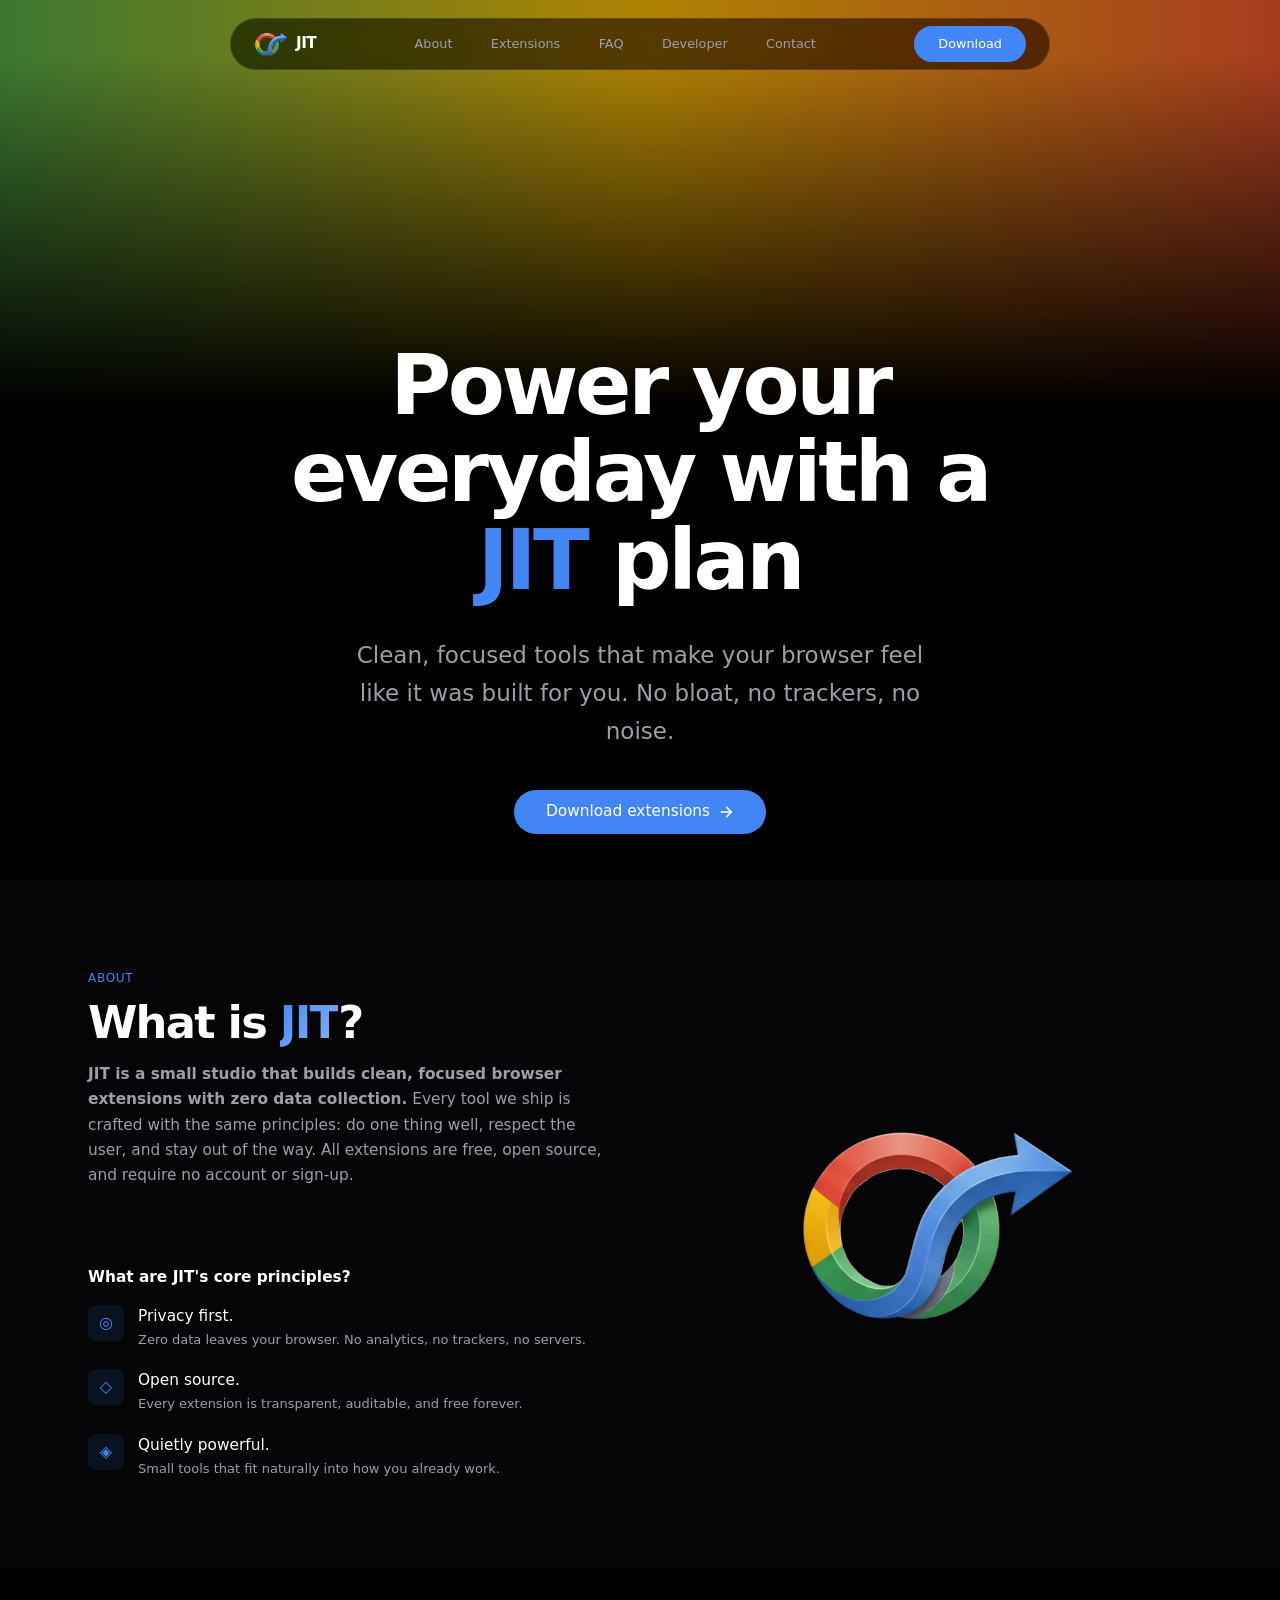
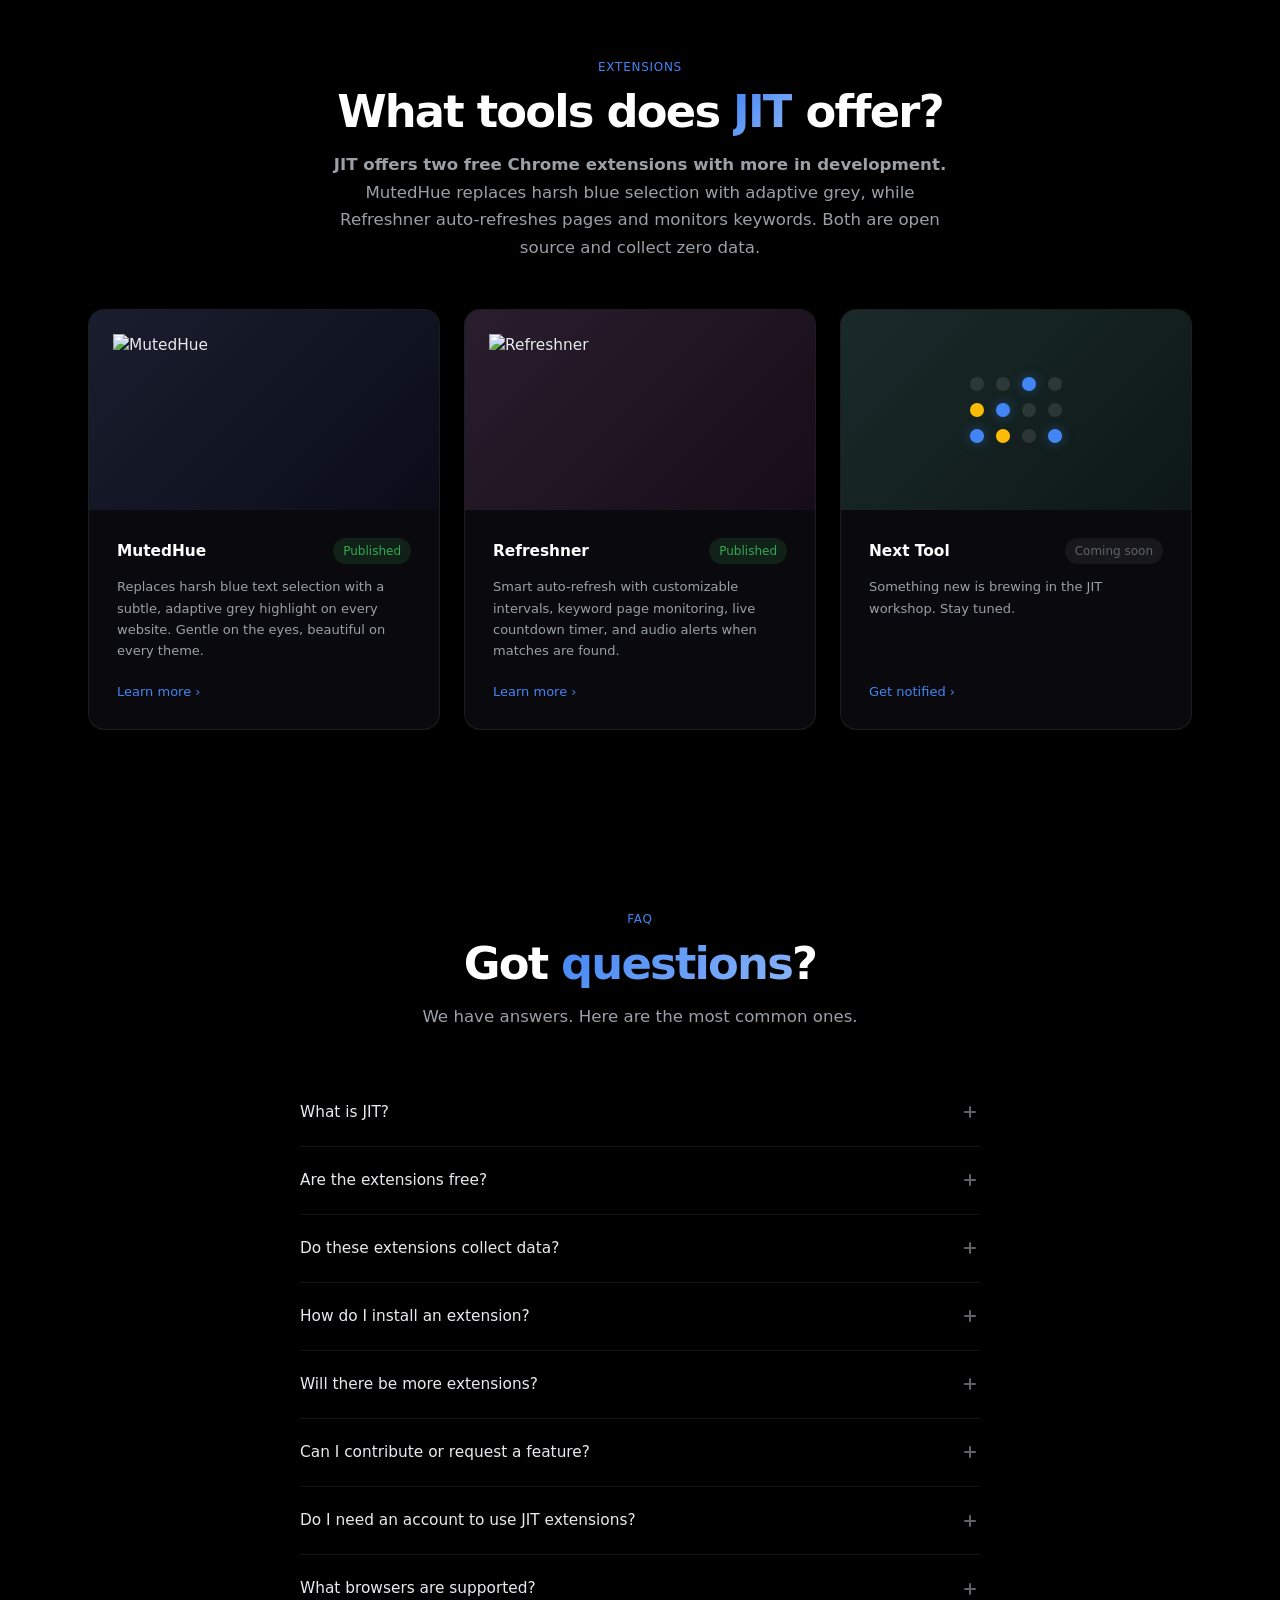
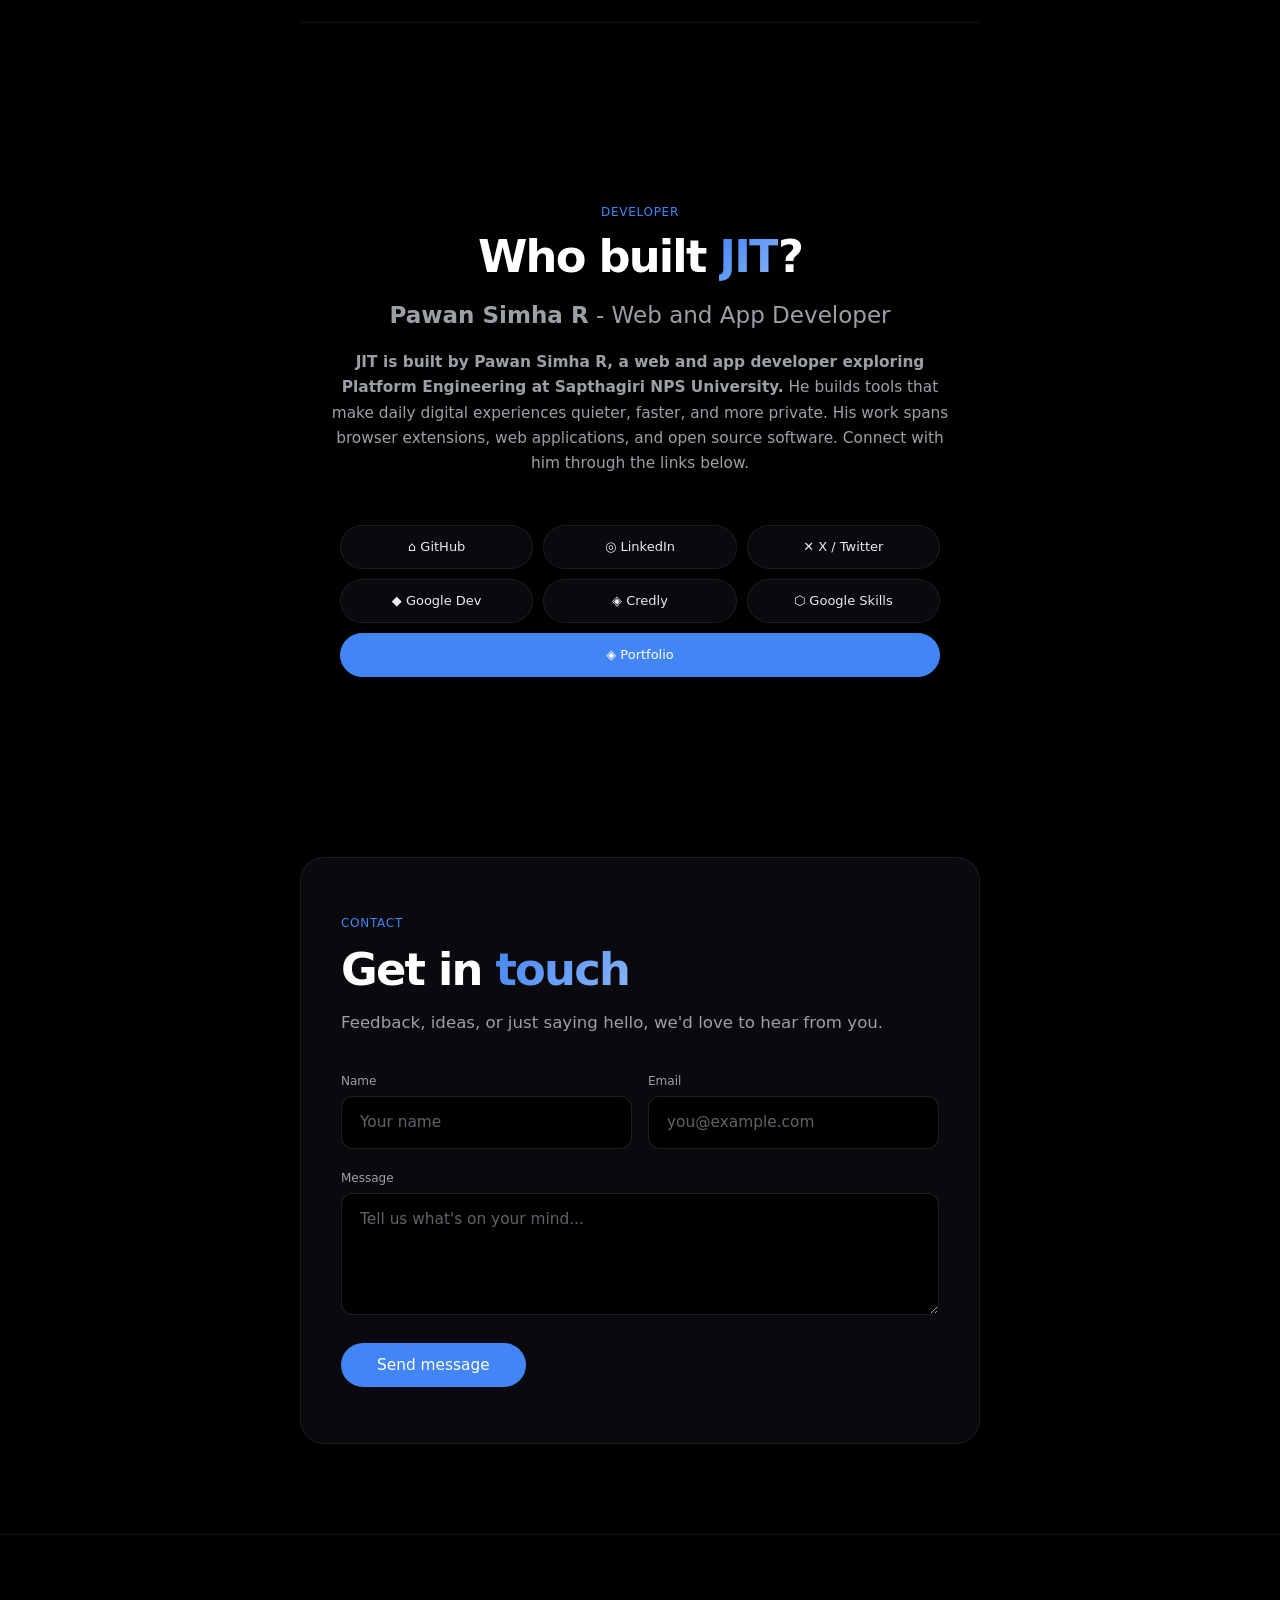
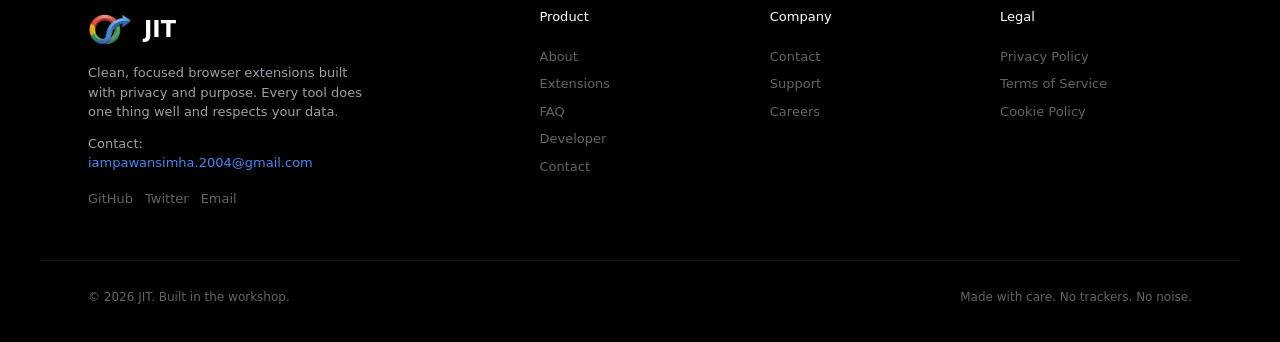
==== commit 5ec19e8e: "migrate logo from PNG to WebP across all assets and metadata" ====
--- a/index.html
+++ b/index.html
@@ -36,7 +36,7 @@
   <meta property="og:title" content="JIT - Browser Extension Studio | Privacy-First Chrome Extensions" />
   <meta property="og:description" content="Clean, focused browser extensions that do one thing well and respect your privacy. MutedHue and Refreshner by Pawan Simha R." />
   <meta property="og:url" content="https://pawansimha.github.io/JIT/" />
-  <meta property="og:image" content="https://raw.githubusercontent.com/PawanSimha/JIT/main/Logo.png" />
+  <meta property="og:image" content="https://raw.githubusercontent.com/PawanSimha/JIT/main/Logo.webp" />
   <meta property="og:image:width" content="512" />
   <meta property="og:image:height" content="512" />
   <meta property="og:image:alt" content="JIT brand logo" />
@@ -47,7 +47,7 @@
   <meta name="twitter:card" content="summary" />
   <meta name="twitter:title" content="JIT - Browser Extension Studio" />
   <meta name="twitter:description" content="Clean, focused browser extensions, MutedHue and Refreshner. Zero trackers, open source, built by Pawan Simha R." />
-  <meta name="twitter:image" content="https://raw.githubusercontent.com/PawanSimha/JIT/main/Logo.png" />
+  <meta name="twitter:image" content="https://raw.githubusercontent.com/PawanSimha/JIT/main/Logo.webp" />
   <meta name="twitter:image:alt" content="JIT logo" />
 
   <!-- ── AI Crawler Directives ── -->
@@ -66,7 +66,7 @@
         "url": "https://pawansimha.github.io/JIT/",
         "logo": {
           "@type": "ImageObject",
-          "url": "https://raw.githubusercontent.com/PawanSimha/JIT/main/Logo.png"
+          "url": "https://raw.githubusercontent.com/PawanSimha/JIT/main/Logo.webp"
         },
         "foundingDate": "2026",
         "founder": {
@@ -91,7 +91,7 @@
         "name": "Pawan Simha R",
         "description": "Web and App Developer building privacy-first browser extensions at Sapthagiri NPS University.",
         "url": "https://portfolio-pawansimha.vercel.app",
-        "image": "https://raw.githubusercontent.com/PawanSimha/JIT/main/Logo.png",
+        "image": "https://raw.githubusercontent.com/PawanSimha/JIT/main/Logo.webp",
         "sameAs": [
           "https://github.com/PawanSimha",
           "https://www.linkedin.com/in/pawansimha/",
@@ -153,15 +153,15 @@
   </script>
 
   <!-- ── Preload critical assets (LCP + fonts) ── -->
-  <link rel="preload" href="Logo.png" as="image" />
+  <link rel="preload" href="Logo.webp" as="image" />
   <link rel="preload" href="fonts.css" as="style" />
   <link rel="preload" href="https://fonts.gstatic.com/s/googlesans/v69/4UasrENHsxJlGDuGo1OIlJfC6l_24rlCK1Yo_Iqcsih3SAyH6cAwhX9RPjIUvQ.woff2" as="font" type="font/woff2" crossorigin />
   <link rel="preload" href="https://fonts.gstatic.com/s/googlesanstext/v25/5aUu9-KzpRiLCAt4Unrc-xIKmCU5qEp2iw.woff2" as="font" type="font/woff2" crossorigin />
 
   <!-- ── Favicon set ── -->
-  <link rel="icon" href="Logo.png" sizes="32x32" />
-  <link rel="icon" href="Logo.png" sizes="192x192" />
-  <link rel="apple-touch-icon" href="Logo.png" sizes="180x180" />
+  <link rel="icon" href="Logo.webp" sizes="32x32" />
+  <link rel="icon" href="Logo.webp" sizes="192x192" />
+  <link rel="apple-touch-icon" href="Logo.webp" sizes="180x180" />
   <link rel="manifest" href="site.webmanifest" />
 
   <link rel="preconnect" href="https://fonts.googleapis.com" />
@@ -176,7 +176,7 @@
     <div class="header-wrap">
       <div class="header-inner">
         <a href="index.html" class="header-brand" aria-label="JIT home">
-          <img src="Logo.png" alt="JIT" class="header-logo" width="36" height="36" />
+          <img src="Logo.webp" alt="JIT" class="header-logo" width="36" height="36" />
           <span class="header-brand-text">JIT</span>
         </a>
 
@@ -230,7 +230,7 @@
         </p>
       </div>
       <div class="about-art">
-        <img src="Logo.png" alt="JIT logo" class="about-logo" width="300" height="300" />
+        <img src="Logo.webp" alt="JIT logo" class="about-logo" width="300" height="300" />
       </div>
       <div class="about-text-bottom">
         <h3 style="font-size:var(--fs-body);font-weight:var(--fw-bold);color:var(--text-1);margin-bottom:16px;">What are JIT's core principles?</h3>
@@ -445,7 +445,7 @@
     <div class="container footer-inner">
       <div class="footer-brand">
         <div class="footer-brand-head">
-          <img src="Logo.png" alt="JIT" class="footer-logo-img" width="44" height="44" />
+          <img src="Logo.webp" alt="JIT" class="footer-logo-img" width="44" height="44" />
           <span class="footer-logo">JIT</span>
         </div>
         <p>Clean, focused browser extensions built with privacy and purpose. Every tool does one thing well and respects your data.</p>
--- a/style.css
+++ b/style.css
@@ -725,9 +725,6 @@
 }
 
 /* Desktop (≥1025px) */
-@media (min-width: 1025px) {
-  .hero { padding: clamp(120px, 16vh, 180px) 0 clamp(80px, 10vh, 120px); }
-}
 
 /* Ultra-wide (≥1440px) */
 @media (min-width: 1440px) {
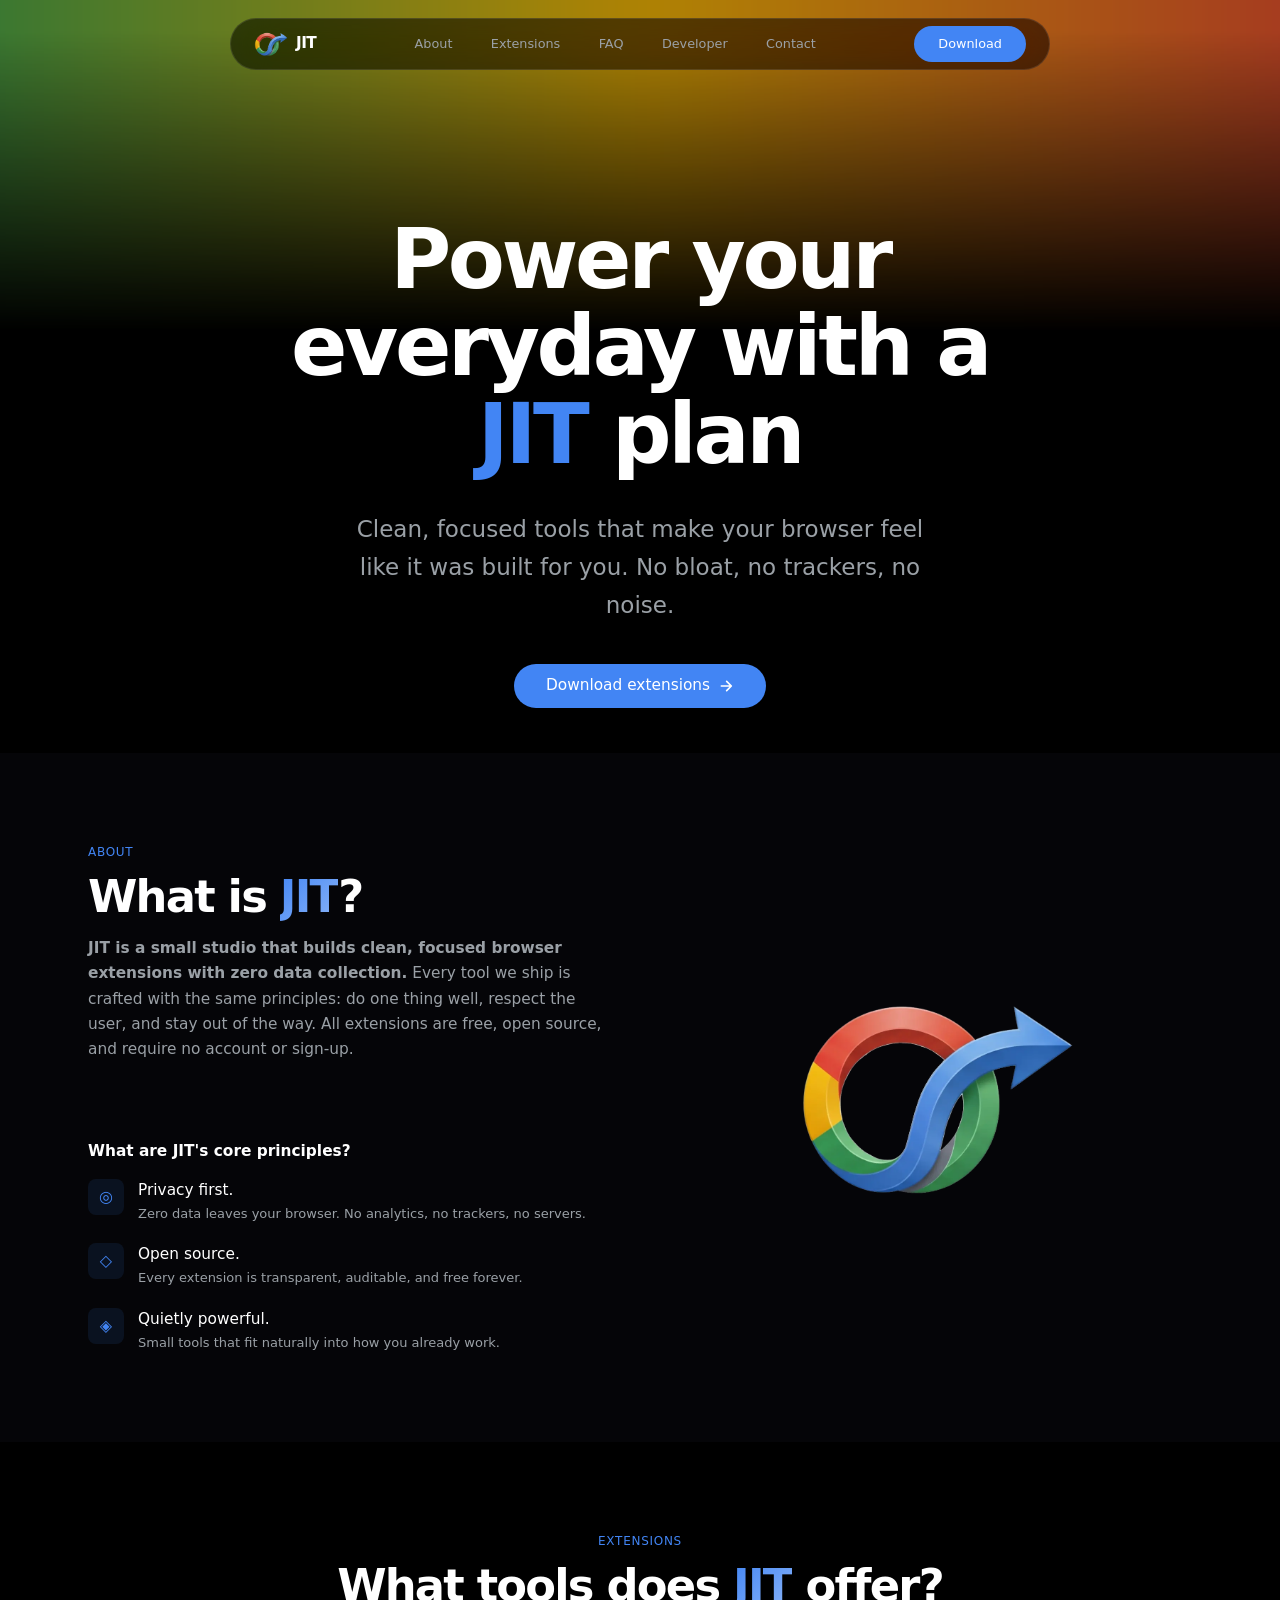
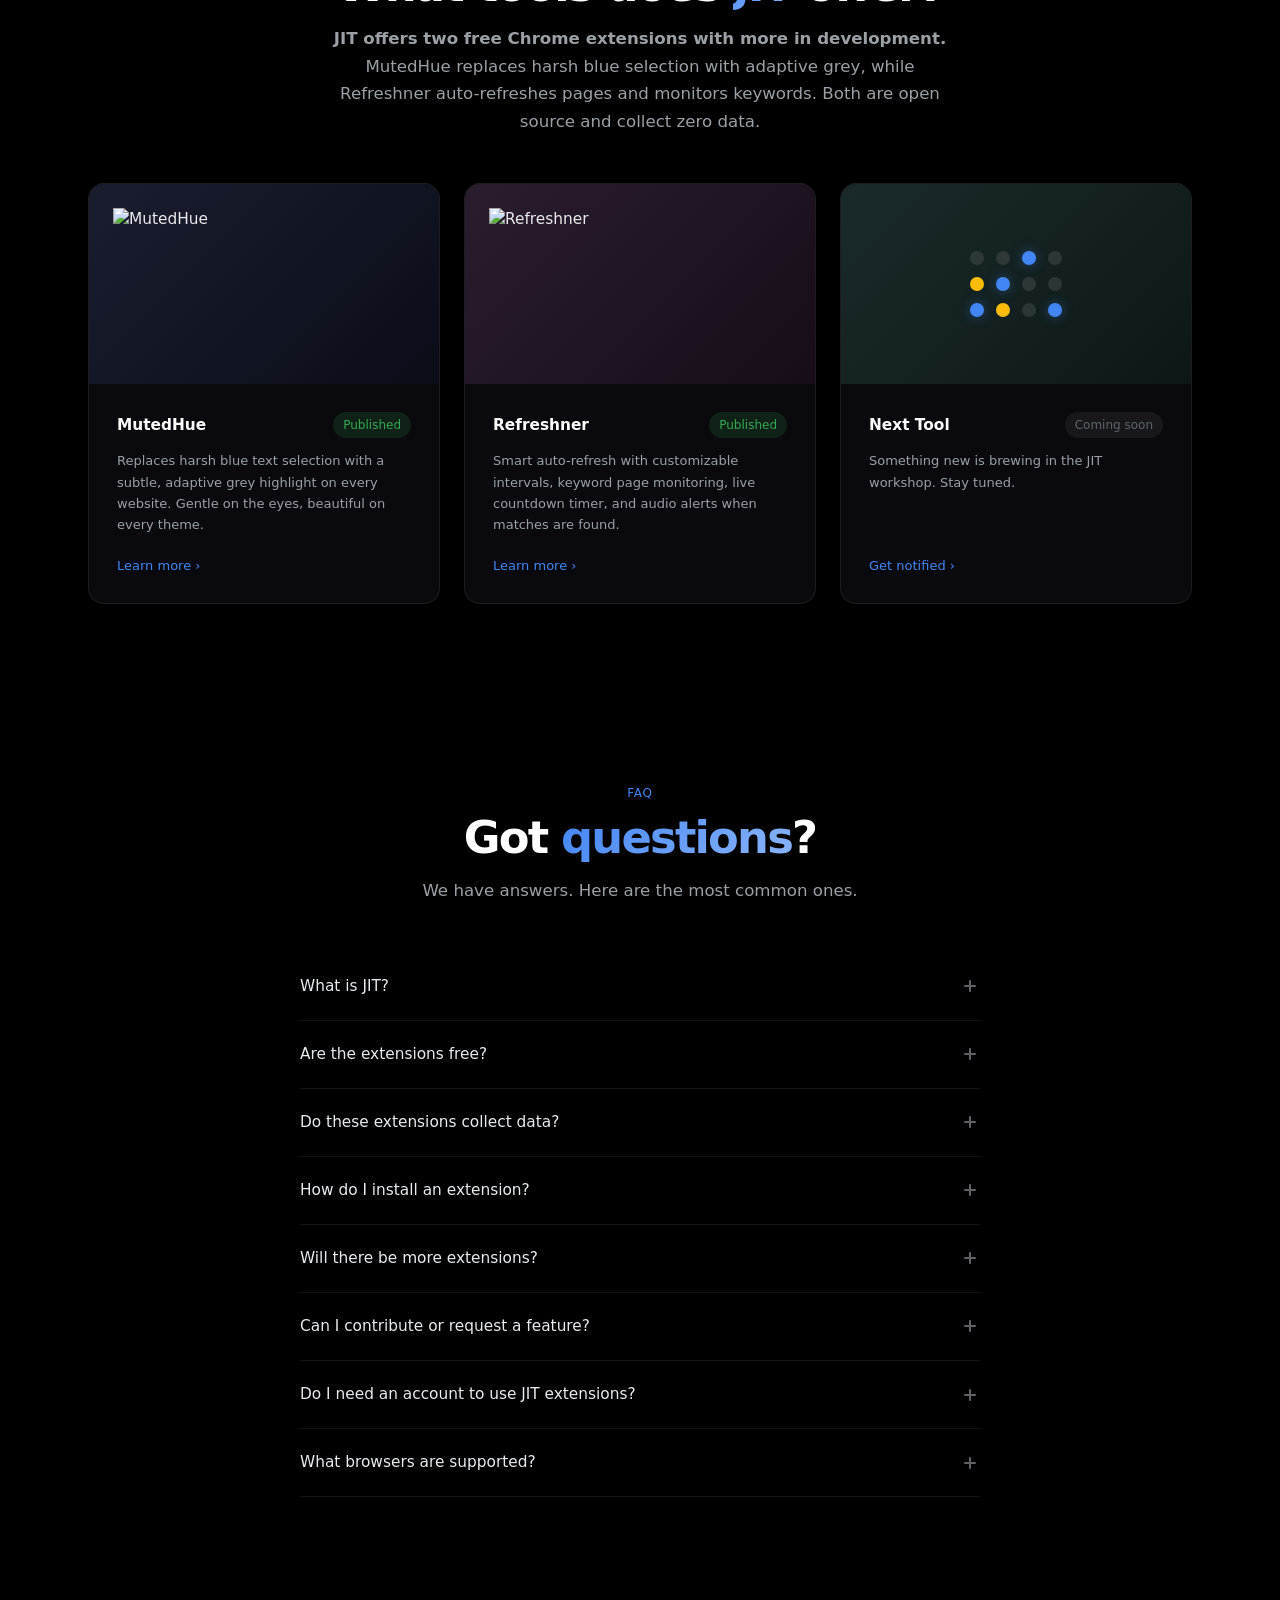
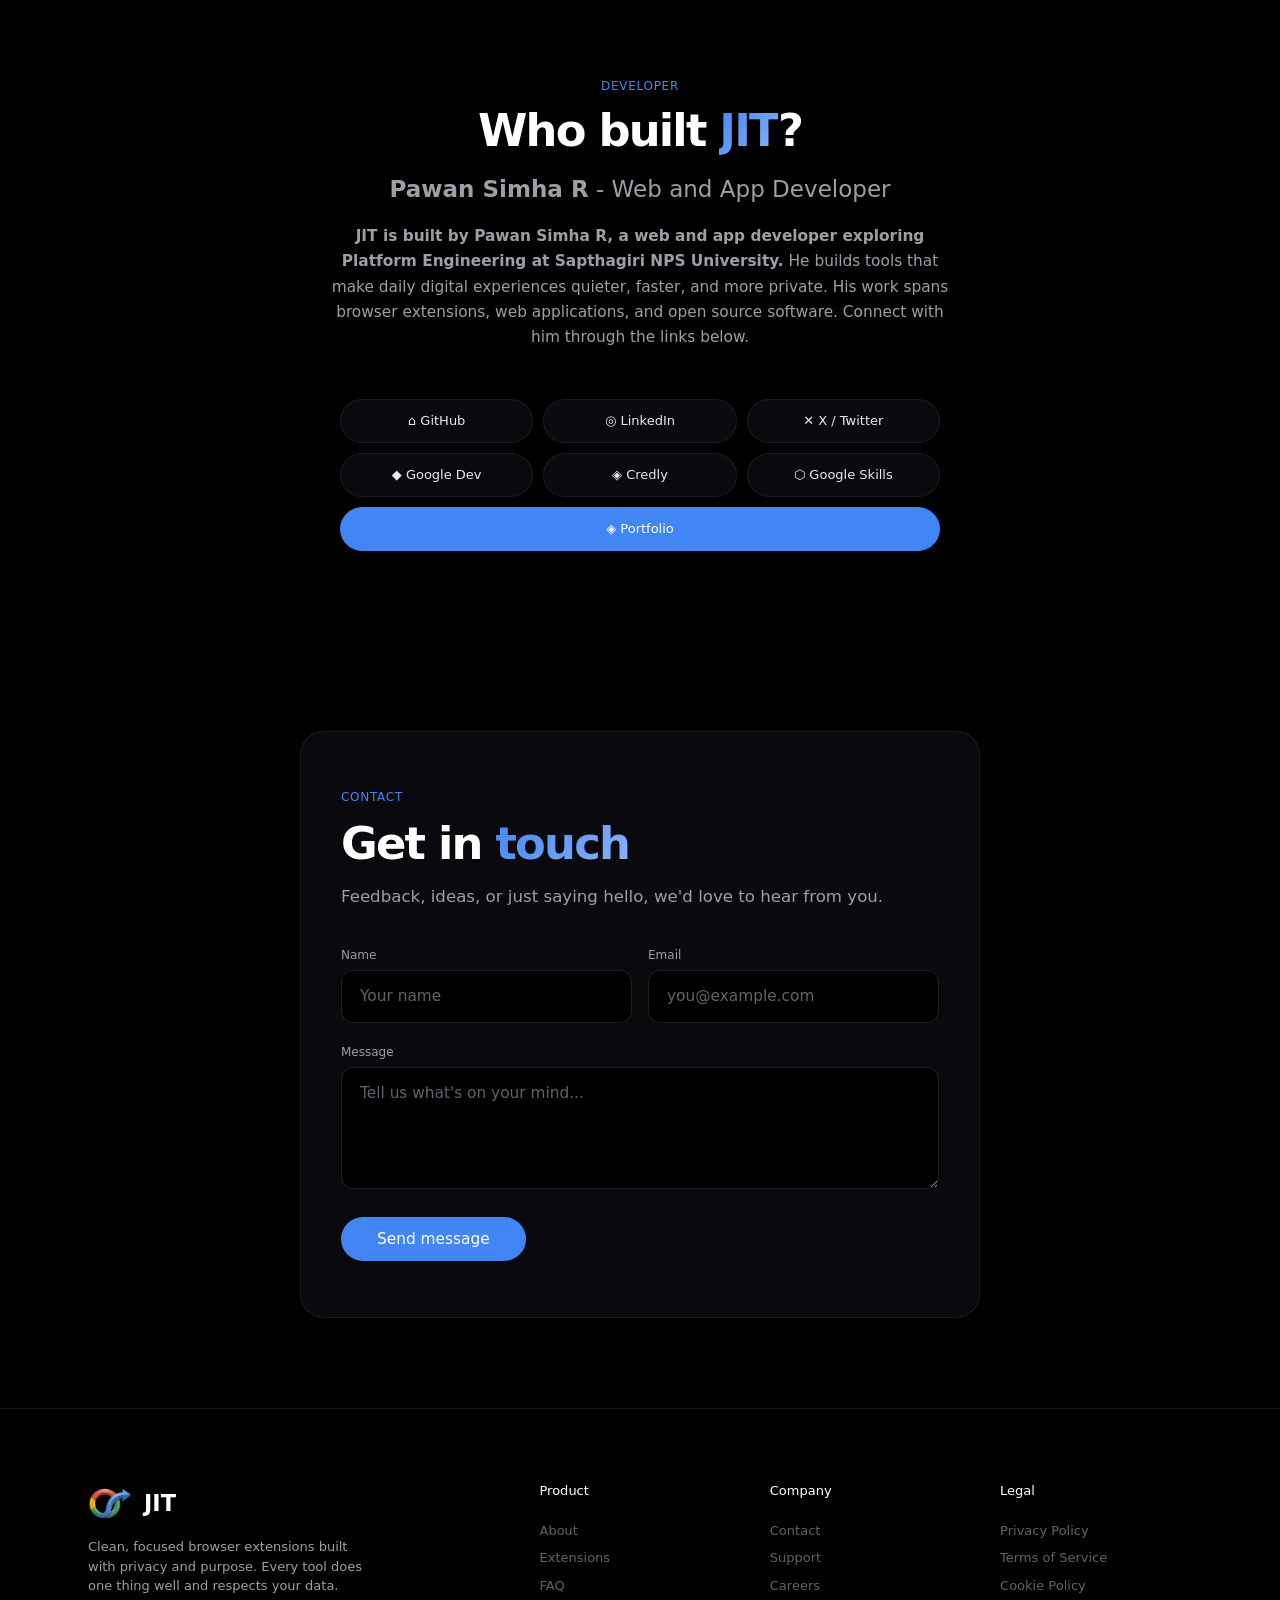
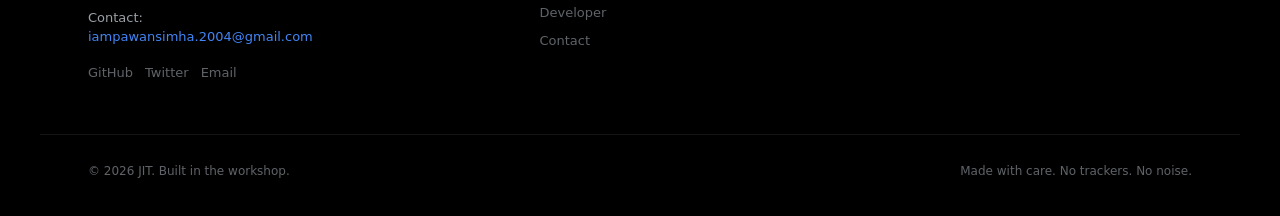
==== commit b5df6798: "Complete site audit: fix version mismatch, missing assets, form, dead CSS, _headers, a11y, breakpoin" ====
--- a/index.html
+++ b/index.html
@@ -137,7 +137,7 @@
         "applicationCategory": "BrowserExtension",
         "operatingSystem": "Chrome",
         "description": "Smart auto-refresh with customizable intervals, keyword page monitoring, live countdown timer, and audio alerts.",
-        "softwareVersion": "1.0.0",
+        "softwareVersion": "2.0",
         "offers": {
           "@type": "Offer",
           "price": "0",
@@ -282,7 +282,7 @@
               <span class="ext-status ext-live">Published</span>
             </div>
             <p>Replaces harsh blue text selection with a subtle, adaptive grey highlight on every website. Gentle on the eyes, beautiful on every theme.</p>
-            <a href="#" class="ext-link" aria-label="Learn more about MutedHue">Learn more &rsaquo;</a>
+            <a href="descriptions/MutedHue.html" class="ext-link" aria-label="Learn more about MutedHue">Learn more &rsaquo;</a>
           </div>
         </article>
 
@@ -296,7 +296,7 @@
               <span class="ext-status ext-live">Published</span>
             </div>
             <p>Smart auto-refresh with customizable intervals, keyword page monitoring, live countdown timer, and audio alerts when matches are found.</p>
-            <a href="#" class="ext-link" aria-label="Learn more about Refreshner">Learn more &rsaquo;</a>
+            <a href="descriptions/Refreshner.html" class="ext-link" aria-label="Learn more about Refreshner">Learn more &rsaquo;</a>
           </div>
         </article>
 
--- a/style.css
+++ b/style.css
@@ -92,6 +92,13 @@
 button { font: inherit; cursor: pointer; border: none; background: none; color: inherit; }
 input, textarea { font: inherit; }
 ul { list-style: none; }
+
+/* ── Custom scrollbar ── */
+::-webkit-scrollbar { width: 6px; }
+::-webkit-scrollbar-track { background: transparent; }
+::-webkit-scrollbar-thumb { background: rgba(255,255,255,0.12); border-radius: 3px; }
+::-webkit-scrollbar-thumb:hover { background: rgba(255,255,255,0.2); }
+html { scrollbar-color: rgba(255,255,255,0.12) transparent; scrollbar-width: thin; }
 ::selection { background: rgba(66,133,244,0.3); color: #fff; }
 
 /* ── Focus visible (a11y) ── */
@@ -100,7 +107,7 @@
 a:focus-visible, button:focus-visible, input:focus-visible, textarea:focus-visible, select:focus-visible { outline: 2px solid var(--g-blue); outline-offset: 2px; border-radius: 4px; }
 .header-toggle:focus-visible { outline: 2px solid var(--g-blue); outline-offset: 3px; border-radius: 8px; }
 .ext-link:focus-visible { outline: 2px solid var(--g-blue); outline-offset: 3px; border-radius: 6px; }
-.nav-link:focus-visible { outline: 2px solid var(--g-blue); outline-offset: 4px; border-radius: 6px; }
+
 
 /* ── Container ── */
 .container { width: 100%; max-width: var(--max-w); margin: 0 auto; padding: 0 var(--pad); }
@@ -281,7 +288,7 @@
 =================================================== */
 .hero {
   position: relative;
-  padding: clamp(260px, 38vh, 440px) 0 clamp(40px, 5vh, 60px);
+  padding: clamp(160px, 24vh, 280px) 0 clamp(40px, 5vh, 60px);
   text-align: center;
   overflow: hidden;
   background: var(--bg-0);
@@ -309,7 +316,6 @@
   50% { transform: scaleY(1.08) translateY(-10px); }
   100% { background-position: 100% 50%; transform: scaleY(1) translateY(0); }
 }
-.grid-blob { display: none; }
 .hero-inner {
   position: relative;
   z-index: 2;
@@ -459,6 +465,230 @@
 }
 .art-dots span:nth-child(3n) { background: var(--g-blue); box-shadow: 0 0 12px rgba(66,133,244,0.4); }
 .art-dots span:nth-child(5n) { background: var(--g-yellow); }
+
+/* ===================================================
+   EXTENSION DETAIL PAGE
+=================================================== */
+.ext-detail {
+  padding: clamp(120px, 18vh, 160px) 0 clamp(60px, 10vh, 100px);
+  background: var(--bg-2);
+}
+.ext-detail-card {
+  background: var(--bg-card);
+  border: 1px solid var(--border);
+  border-radius: var(--radius-xl);
+  padding: clamp(28px, 4vw, 44px);
+  margin-bottom: 32px;
+}
+.ext-detail-header {
+  display: flex;
+  align-items: center;
+  gap: clamp(20px, 3vw, 36px);
+  flex-wrap: wrap;
+}
+.ext-detail-logo {
+  width: clamp(72px, 10vw, 96px);
+  height: clamp(72px, 10vw, 96px);
+  border-radius: 20px;
+  flex-shrink: 0;
+}
+.ext-detail-info { flex: 1; min-width: 240px; }
+.ext-detail-info h1 {
+  font-size: var(--fs-heading);
+  font-weight: var(--fw-bold);
+  color: var(--text-1);
+  letter-spacing: var(--ls-tight);
+  margin-bottom: 8px;
+}
+.ext-detail-meta {
+  display: flex;
+  flex-wrap: wrap;
+  gap: 8px 16px;
+  font-size: var(--fs-tiny);
+  color: var(--text-4);
+  margin-bottom: 20px;
+}
+.ext-detail-meta .badge-live {
+  display: inline-block;
+  font-size: var(--fs-tiny);
+  font-weight: var(--fw-medium);
+  padding: 3px 10px;
+  border-radius: var(--radius-pill);
+  background: rgba(52,168,83,0.15);
+  color: var(--g-green);
+}
+.ext-detail-actions .btn { font-size: var(--fs-small); }
+
+/* ── Body layout ── */
+.ext-detail-body {
+  display: flex;
+  flex-direction: column;
+  gap: 32px;
+}
+.ext-detail-section {
+  background: var(--bg-card);
+  border: 1px solid var(--border);
+  border-radius: var(--radius-lg);
+  padding: clamp(24px, 3vw, 36px);
+}
+.ext-detail-section h2 {
+  font-size: var(--fs-body);
+  font-weight: var(--fw-bold);
+  color: var(--text-1);
+  margin-bottom: 16px;
+  display: flex;
+  align-items: center;
+  gap: 10px;
+}
+.ext-detail-section h2 .sec-icon {
+  display: inline-flex;
+  align-items: center;
+  justify-content: center;
+  width: 28px;
+  height: 28px;
+  border-radius: 8px;
+  font-size: 14px;
+  flex-shrink: 0;
+}
+.ext-detail-section h2 .sec-icon-blue { background: rgba(66,133,244,0.12); color: var(--g-blue); }
+.ext-detail-section h2 .sec-icon-green { background: rgba(52,168,83,0.12); color: var(--g-green); }
+.ext-detail-section h2 .sec-icon-yellow { background: rgba(251,188,4,0.12); color: var(--g-yellow); }
+.ext-detail-section h2 .sec-icon-red { background: rgba(234,67,53,0.12); color: var(--g-red); }
+.ext-detail-section p {
+  font-size: var(--fs-small);
+  color: var(--text-3);
+  line-height: var(--lh-loose);
+}
+
+/* ── Feature grid ── */
+.feature-grid {
+  display: grid;
+  grid-template-columns: repeat(auto-fit, minmax(min(260px, 100%), 1fr));
+  gap: 12px;
+}
+.feature-item {
+  display: flex;
+  gap: 14px;
+  padding: 16px;
+  background: var(--bg-1);
+  border: 1px solid var(--border-soft);
+  border-radius: var(--radius-md);
+  transition: border-color 0.2s var(--ease);
+}
+.feature-item:hover { border-color: var(--border-strong); }
+.feature-icon {
+  flex-shrink: 0;
+  width: 36px;
+  height: 36px;
+  display: flex;
+  align-items: center;
+  justify-content: center;
+  border-radius: 10px;
+  font-size: 16px;
+}
+.feature-icon-blue { background: rgba(66,133,244,0.1); color: var(--g-blue); }
+.feature-icon-green { background: rgba(52,168,83,0.1); color: var(--g-green); }
+.feature-icon-yellow { background: rgba(251,188,4,0.1); color: var(--g-yellow); }
+.feature-icon-red { background: rgba(234,67,53,0.1); color: var(--g-red); }
+.feature-text { flex: 1; }
+.feature-text strong {
+  display: block;
+  font-size: var(--fs-tiny);
+  font-weight: var(--fw-medium);
+  color: var(--text-1);
+  margin-bottom: 2px;
+}
+.feature-text span {
+  font-size: var(--fs-tiny);
+  color: var(--text-3);
+  line-height: var(--lh-normal);
+}
+
+/* ── Privacy card ── */
+.privacy-card {
+  display: flex;
+  align-items: flex-start;
+  gap: 16px;
+  padding: 20px;
+  background: rgba(52,168,83,0.04);
+  border: 1px solid rgba(52,168,83,0.15);
+  border-radius: var(--radius-md);
+}
+.privacy-shield {
+  flex-shrink: 0;
+  width: 40px;
+  height: 40px;
+  display: flex;
+  align-items: center;
+  justify-content: center;
+  border-radius: 12px;
+  background: rgba(52,168,83,0.1);
+  font-size: 18px;
+}
+.privacy-text { flex: 1; }
+.privacy-text strong {
+  display: block;
+  font-size: var(--fs-tiny);
+  font-weight: var(--fw-medium);
+  color: var(--g-green);
+  margin-bottom: 4px;
+}
+.privacy-text p {
+  font-size: var(--fs-tiny);
+  color: var(--text-3);
+  line-height: var(--lh-normal);
+  margin: 0;
+}
+
+/* ── Installation steps ── */
+.install-steps {
+  display: flex;
+  flex-direction: column;
+  gap: 8px;
+}
+.install-step {
+  display: flex;
+  align-items: center;
+  gap: 16px;
+  padding: 14px 16px;
+  background: var(--bg-1);
+  border: 1px solid var(--border-soft);
+  border-radius: var(--radius-md);
+  transition: border-color 0.2s var(--ease);
+}
+.install-step:hover { border-color: var(--border-strong); }
+.install-step:last-child { border-color: rgba(52,168,83,0.2); background: rgba(52,168,83,0.03); }
+.install-num {
+  flex-shrink: 0;
+  width: 30px;
+  height: 30px;
+  display: flex;
+  align-items: center;
+  justify-content: center;
+  border-radius: 50%;
+  background: rgba(66,133,244,0.1);
+  color: var(--g-blue);
+  font-size: var(--fs-tiny);
+  font-weight: var(--fw-bold);
+}
+.install-step:last-child .install-num {
+  background: rgba(52,168,83,0.1);
+  color: var(--g-green);
+}
+.install-text {
+  font-size: var(--fs-small);
+  color: var(--text-2);
+  line-height: var(--lh-normal);
+}
+.install-text code {
+  font-family: 'Google Sans Text', monospace;
+  background: rgba(255,255,255,0.06);
+  padding: 2px 8px;
+  border-radius: 4px;
+  font-size: 0.85em;
+  color: var(--g-blue);
+}
+.install-text strong { color: var(--text-1); }
 
 /* ===================================================
    FAQ - Accordion
@@ -724,8 +954,6 @@
   .footer-inner { grid-template-columns: 1.2fr 2fr; }
 }
 
-/* Desktop (≥1025px) */
-
 /* Ultra-wide (≥1440px) */
 @media (min-width: 1440px) {
   .container { padding: 0 48px; }
@@ -735,6 +963,12 @@
 
 /* Tablet portrait (640px - 768px) */
 @media (max-width: 768px) {
+  .ext-detail-header { flex-direction: column; text-align: center; }
+  .ext-detail-meta { justify-content: center; }
+  .ext-detail-actions { display: flex; justify-content: center; }
+  .ext-detail-section { text-align: left; }
+  .privacy-card { flex-direction: column; text-align: center; align-items: center; }
+  .install-step { text-align: left; }
   .hero { padding: clamp(120px, 22vw, 160px) 0 clamp(40px, 5vh, 60px); }
   .header-nav {
     display: none;
@@ -784,9 +1018,160 @@
   .contact-card { padding: 28px 20px; }
   .section-title { font-size: var(--fs-heading); }
   .about-logo { width: clamp(140px, 40vw, 200px); }
+  .ext-detail { padding: 90px 0 40px; }
+  .ext-detail-info h1 { font-size: var(--fs-body); }
+  .feature-grid { gap: 8px; }
+  .feature-item { padding: 12px; flex-direction: column; align-items: flex-start; }
   .dev-links { grid-template-columns: repeat(2, 1fr); }
   .footer-cols { grid-template-columns: 1fr; }
-}
+  .install-step { flex-direction: column; align-items: flex-start; gap: 8px; }
+  .install-num { width: 24px; height: 24px; font-size: 10px; }
+  .install-text { font-size: var(--fs-tiny); }
+  .privacy-card { padding: 16px; }
+  .privacy-text p { text-align: left; }
+}
+
+/* ===================================================
+   INSTALL MODAL
+=================================================== */
+.modal-overlay {
+  position: fixed;
+  inset: 0;
+  z-index: 9998;
+  background: rgba(0,0,0,0.7);
+  backdrop-filter: blur(8px);
+  -webkit-backdrop-filter: blur(8px);
+  display: flex;
+  align-items: center;
+  justify-content: center;
+  padding: var(--pad);
+  opacity: 0;
+  visibility: hidden;
+  transition: opacity 0.3s var(--ease), visibility 0.3s var(--ease);
+}
+.modal-overlay.open {
+  opacity: 1;
+  visibility: visible;
+}
+.modal-content {
+  position: relative;
+  width: 100%;
+  max-width: 480px;
+  background: var(--bg-card);
+  border: 1px solid var(--border-strong);
+  border-radius: var(--radius-xl);
+  padding: clamp(28px, 4vw, 40px);
+  transform: translateY(20px) scale(0.97);
+  transition: transform 0.35s var(--ease);
+}
+.modal-overlay.open .modal-content {
+  transform: translateY(0) scale(1);
+}
+.modal-close {
+  position: absolute;
+  top: 16px;
+  right: 16px;
+  width: 36px;
+  height: 36px;
+  display: flex;
+  align-items: center;
+  justify-content: center;
+  border-radius: 50%;
+  background: var(--bg-hover);
+  border: 1px solid var(--border);
+  cursor: pointer;
+  transition: background 0.2s var(--ease);
+}
+.modal-close:hover { background: rgba(255,255,255,0.1); }
+.modal-close span {
+  position: absolute;
+  width: 14px;
+  height: 2px;
+  background: var(--text-3);
+  border-radius: 1px;
+}
+.modal-close span:first-child { transform: rotate(45deg); }
+.modal-close span:last-child { transform: rotate(-45deg); }
+.modal-head {
+  display: flex;
+  align-items: center;
+  gap: 14px;
+  margin-bottom: 16px;
+}
+.modal-icon {
+  width: 48px;
+  height: 48px;
+  border-radius: 12px;
+}
+.modal-title {
+  font-size: var(--fs-body);
+  font-weight: var(--fw-bold);
+  color: var(--text-1);
+}
+.modal-desc {
+  font-size: var(--fs-small);
+  color: var(--text-3);
+  line-height: var(--lh-loose);
+  margin-bottom: 24px;
+}
+.modal-steps {
+  list-style: none;
+  display: flex;
+  flex-direction: column;
+  gap: 4px;
+  margin-bottom: 24px;
+}
+.modal-steps li {
+  display: flex;
+  align-items: center;
+  gap: 14px;
+  padding: 12px 14px;
+  border-radius: var(--radius-md);
+  background: var(--bg-1);
+  border: 1px solid var(--border-soft);
+  transition: border-color 0.2s var(--ease);
+}
+.modal-steps li:hover { border-color: var(--border-strong); }
+.step-num {
+  flex-shrink: 0;
+  width: 28px;
+  height: 28px;
+  display: flex;
+  align-items: center;
+  justify-content: center;
+  border-radius: 50%;
+  background: rgba(66,133,244,0.12);
+  color: var(--g-blue);
+  font-size: var(--fs-tiny);
+  font-weight: var(--fw-bold);
+}
+.step-text {
+  font-size: var(--fs-small);
+  color: var(--text-2);
+  line-height: var(--lh-normal);
+}
+.step-text code {
+  font-family: 'Google Sans Text', monospace;
+  background: rgba(255,255,255,0.06);
+  padding: 2px 8px;
+  border-radius: 4px;
+  font-size: 0.85em;
+  color: var(--g-blue);
+}
+.step-text strong { color: var(--text-1); }
+.modal-steps li:last-child .step-num {
+  background: rgba(52,168,83,0.12);
+  color: var(--g-green);
+  font-size: 12px;
+}
+.modal-cws-link {
+  display: block;
+  text-align: center;
+  font-size: var(--fs-tiny);
+  color: var(--text-4);
+  transition: color 0.2s var(--ease);
+}
+.modal-cws-link:hover { color: var(--g-blue); }
 
 /* ── Cookie Consent Banner ── */
 .cookie-banner {
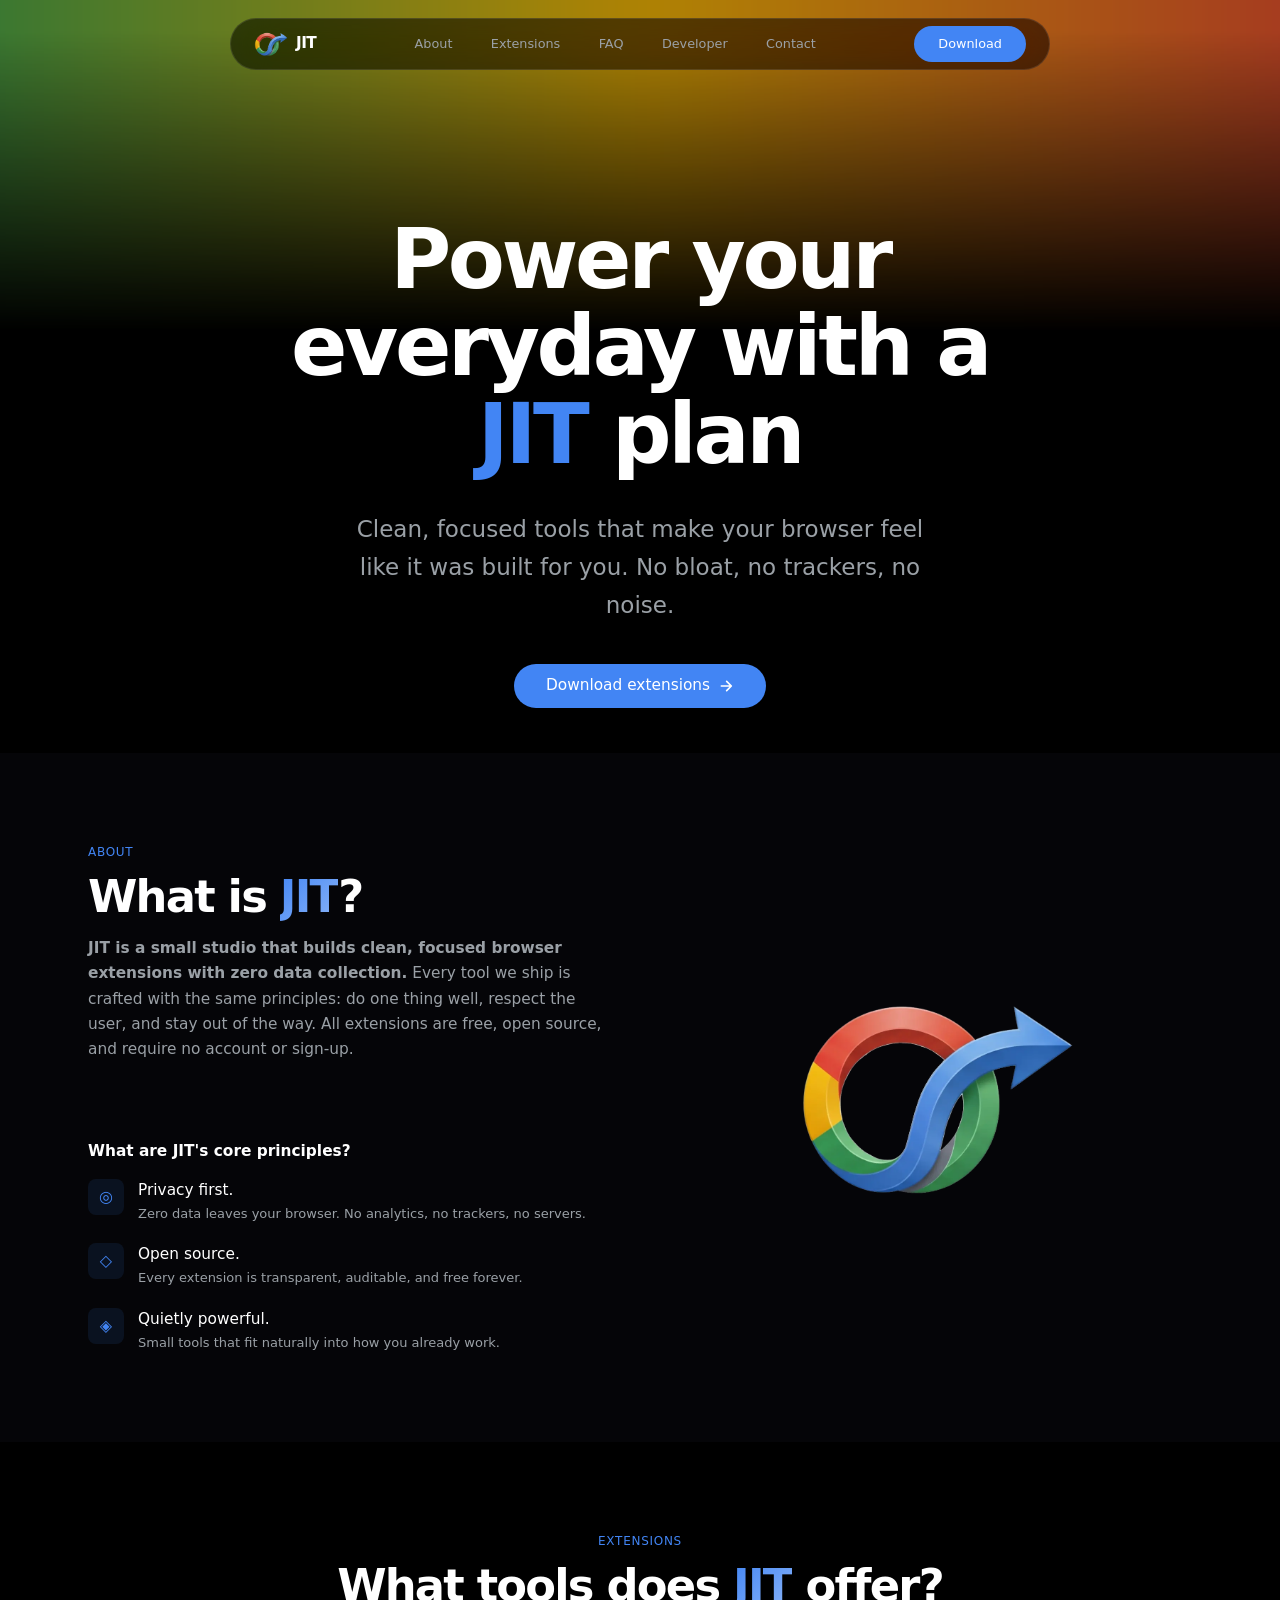
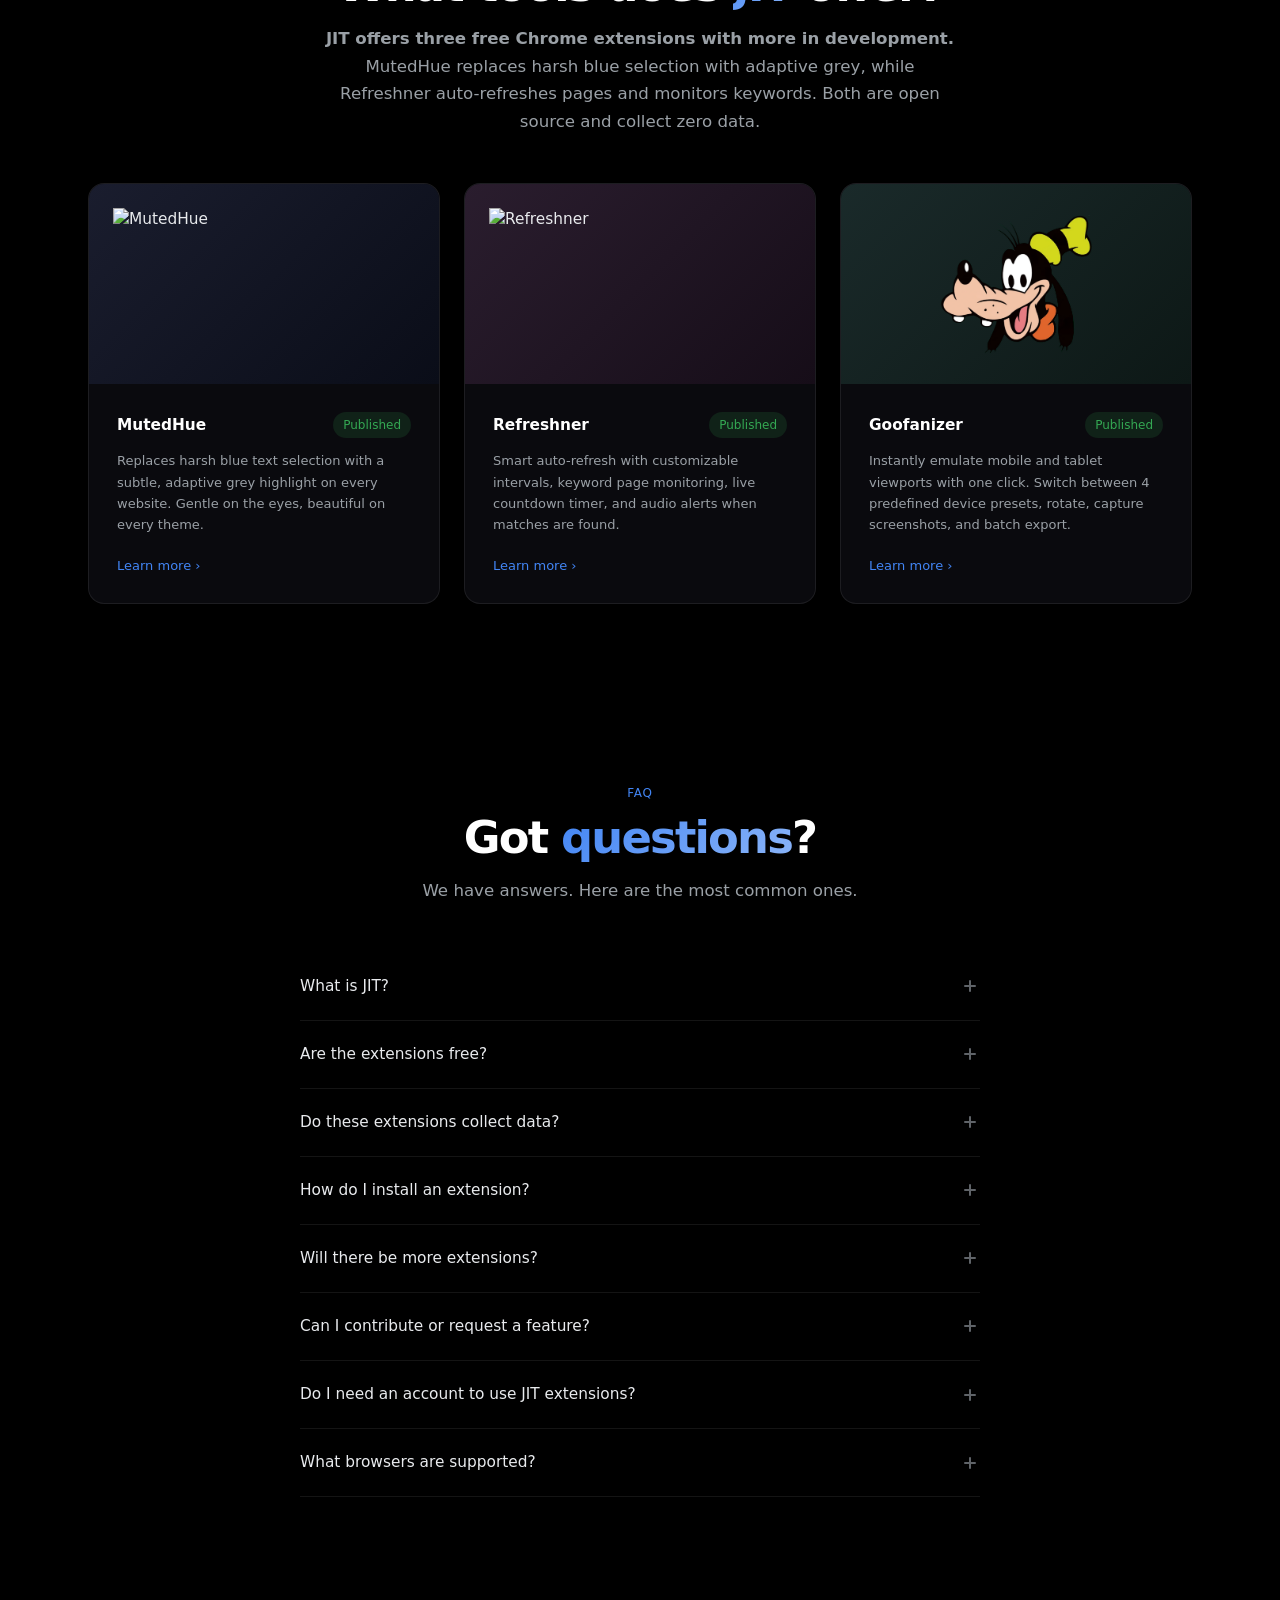
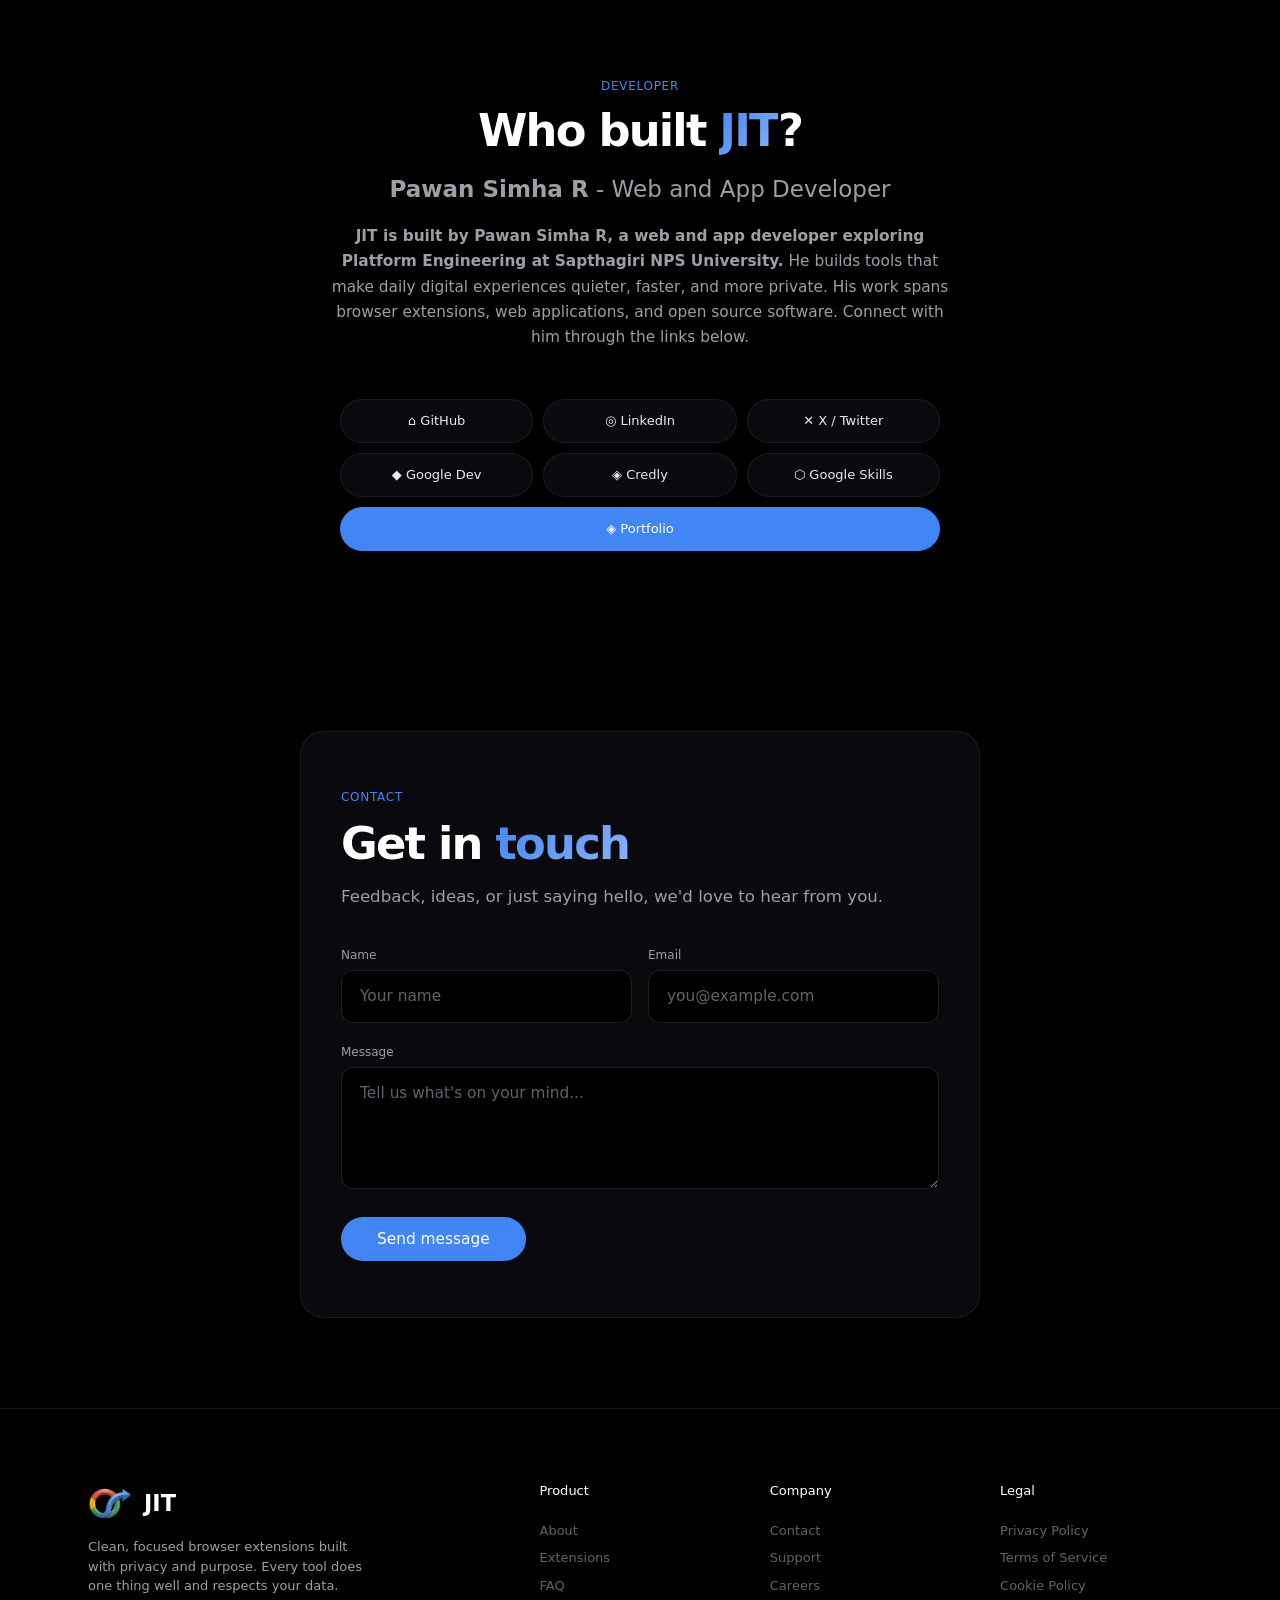
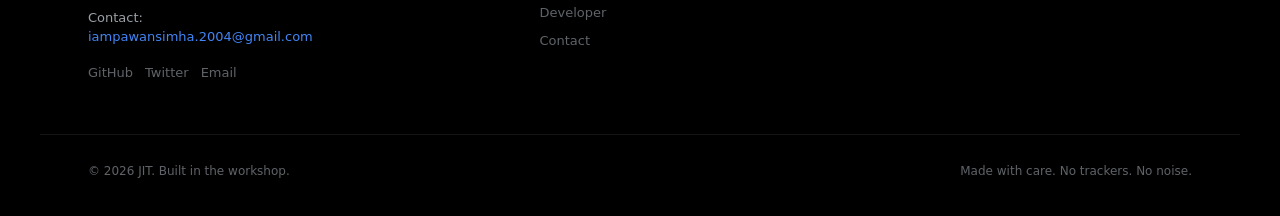
==== commit b095045a: "Pre-deployment audit: fix Goofanizer popup, unused CSS, image attrs, missing meta tags; final cleanu" ====
--- a/index.html
+++ b/index.html
@@ -24,7 +24,7 @@
   <!-- ── Primary Meta ── -->
   <title>JIT - Browser Extension Studio | Privacy-First Chrome Extensions by Pawan Simha R</title>
   <meta name="description" content="JIT builds clean, focused browser extensions, MutedHue and Refreshner, with zero data collection, open source code, and a quiet, powerful design philosophy. Download free Chrome extensions built by Pawan Simha R at Sapthagiri NPS University." />
-  <meta name="keywords" content="JIT, browser extensions, Chrome extensions, MutedHue, Refreshner, privacy-first extensions, open source extensions, Pawan Simha, Sapthagiri NPS University, text selection color, auto refresh page monitor" />
+  <meta name="keywords" content="JIT, browser extensions, Chrome extensions, MutedHue, Refreshner, Goofanizer, privacy-first extensions, open source extensions, Pawan Simha, Sapthagiri NPS University, text selection color, auto refresh page monitor, responsive device switcher, viewport emulator" />
   <meta name="robots" content="index, follow" />
   <meta name="author" content="Pawan Simha R" />
   <meta name="theme-color" content="#000000" />
@@ -147,6 +147,24 @@
           "@id": "https://github.com/PawanSimha/JIT#person"
         },
         "permissions": ["storage", "alarms", "notifications", "tabs"]
+      },
+      {
+        "@type": "SoftwareApplication",
+        "@id": "https://github.com/PawanSimha/JIT#goofanizer",
+        "name": "Goofanizer",
+        "applicationCategory": "BrowserExtension",
+        "operatingSystem": "Chrome",
+        "description": "Instantly emulate mobile and tablet viewports with one click. Switch between 4 predefined device presets.",
+        "softwareVersion": "1.0.0",
+        "offers": {
+          "@type": "Offer",
+          "price": "0",
+          "priceCurrency": "USD"
+        },
+        "author": {
+          "@id": "https://github.com/PawanSimha/JIT#person"
+        },
+        "permissions": ["debugger", "storage", "tabs", "activeTab", "downloads", "windows"]
       }
     ]
   }
@@ -267,7 +285,7 @@
       <p class="eyebrow">Extensions</p>
       <h2 class="section-title" id="ext-title">What tools does <span class="text-gradient">JIT</span> offer?</h2>
       <p class="section-sub">
-        <strong>JIT offers two free Chrome extensions with more in development.</strong>
+        <strong>JIT offers three free Chrome extensions with more in development.</strong>
         MutedHue replaces harsh blue selection with adaptive grey, while Refreshner auto-refreshes pages and monitors keywords. Both are open source and collect zero data.
       </p>
 
@@ -300,21 +318,17 @@
           </div>
         </article>
 
-        <article class="ext-card ext-soon">
+        <article class="ext-card">
           <div class="ext-art ext-art-3">
-            <div class="art-dots" aria-hidden="true">
-              <span></span><span></span><span></span><span></span>
-              <span></span><span></span><span></span><span></span>
-              <span></span><span></span><span></span><span></span>
-            </div>
+            <img src="Goofanizer/assets/Icon.png" alt="Goofanizer" class="ext-logo" width="96" height="96" loading="lazy" />
           </div>
           <div class="ext-body">
             <div class="ext-head">
-              <h3>Next Tool</h3>
-              <span class="ext-status ext-soon-tag">Coming soon</span>
-            </div>
-            <p>Something new is brewing in the JIT workshop. Stay tuned.</p>
-            <a href="#contact" class="ext-link" aria-label="Get notified about new tools">Get notified &rsaquo;</a>
+              <h3>Goofanizer</h3>
+              <span class="ext-status ext-live">Published</span>
+            </div>
+            <p>Instantly emulate mobile and tablet viewports with one click. Switch between 4 predefined device presets, rotate, capture screenshots, and batch export.</p>
+            <a href="descriptions/Goofanizer.html" class="ext-link" aria-label="Learn more about Goofanizer">Learn more &rsaquo;</a>
           </div>
         </article>
       </div>
--- a/style.css
+++ b/style.css
@@ -23,7 +23,6 @@
   --border:      rgba(255,255,255,0.08);
   --border-soft: rgba(255,255,255,0.05);
   --border-strong: rgba(255,255,255,0.12);
-  --border-accent: var(--g-blue);
 
   /* Text */
   --text-1: #ffffff;
@@ -43,9 +42,6 @@
 
   /* Gradients */
   --grad-blue: linear-gradient(135deg, #4285F4, #8ab4f8);
-  --grad-red: linear-gradient(135deg, #EA4335, #f28b82);
-  --grad-yellow: linear-gradient(135deg, #FBBC05, #fdd663);
-  --grad-green: linear-gradient(135deg, #34A853, #81c995);
 
   /* Layout */
   --max-w: 1200px;
@@ -66,9 +62,7 @@
   --lh-loose: 1.65;
 
   --ls-tight: -0.04em;
-  --ls-normal: 0;
-
-  --fw-regular: 400;
+
   --fw-medium: 500;
   --fw-bold: 700;
 }
@@ -165,13 +159,6 @@
 }
 .btn-blue:hover { background: #3367d6; transform: translateY(-1px); box-shadow: 0 4px 20px rgba(66,133,244,0.35); }
 .btn-blue:active { transform: translateY(0); box-shadow: none; }
-
-.btn-outline {
-  border: 1px solid var(--border-strong);
-  color: var(--text-2);
-  background: transparent;
-}
-.btn-outline:hover { border-color: var(--text-3); background: var(--bg-hover); }
 
 /* ===================================================
    HEADER - Floating pill nav
@@ -433,7 +420,6 @@
   border-radius: var(--radius-pill);
 }
 .ext-live { background: rgba(52,168,83,0.15); color: var(--g-green); }
-.ext-soon-tag { background: rgba(255,255,255,0.06); color: var(--text-4); }
 .ext-body p { color: var(--text-3); font-size: var(--fs-small); line-height: var(--lh-loose); margin-bottom: 20px; flex: 1; }
 .ext-details { list-style: none; margin-bottom: 16px; padding: 0; }
 .ext-details li { font-size: var(--fs-small); color: var(--text-3); padding: 3px 0; }
@@ -448,23 +434,6 @@
   transition: gap 0.2s var(--ease);
 }
 .ext-link:hover { gap: 8px; }
-.ext-soon { opacity: 0.6; }
-.ext-soon:hover { opacity: 1; }
-
-/* Coming soon dots */
-.art-dots {
-  display: grid;
-  grid-template-columns: repeat(4, 1fr);
-  gap: 12px;
-  padding: 0 24px;
-}
-.art-dots span {
-  width: 14px; height: 14px;
-  border-radius: 50%;
-  background: rgba(255,255,255,0.1);
-}
-.art-dots span:nth-child(3n) { background: var(--g-blue); box-shadow: 0 0 12px rgba(66,133,244,0.4); }
-.art-dots span:nth-child(5n) { background: var(--g-yellow); }
 
 /* ===================================================
    EXTENSION DETAIL PAGE
@@ -952,6 +921,12 @@
   .header-toggle { display: none; }
   .about-inner { grid-template-columns: 1fr 1fr; }
   .footer-inner { grid-template-columns: 1.2fr 2fr; }
+}
+
+/* Large desktop (≥1025px) */
+@media (min-width: 1025px) {
+  .ext-detail { padding: 140px 0 100px; }
+  .ext-detail-card { padding: 48px; }
 }
 
 /* Ultra-wide (≥1440px) */
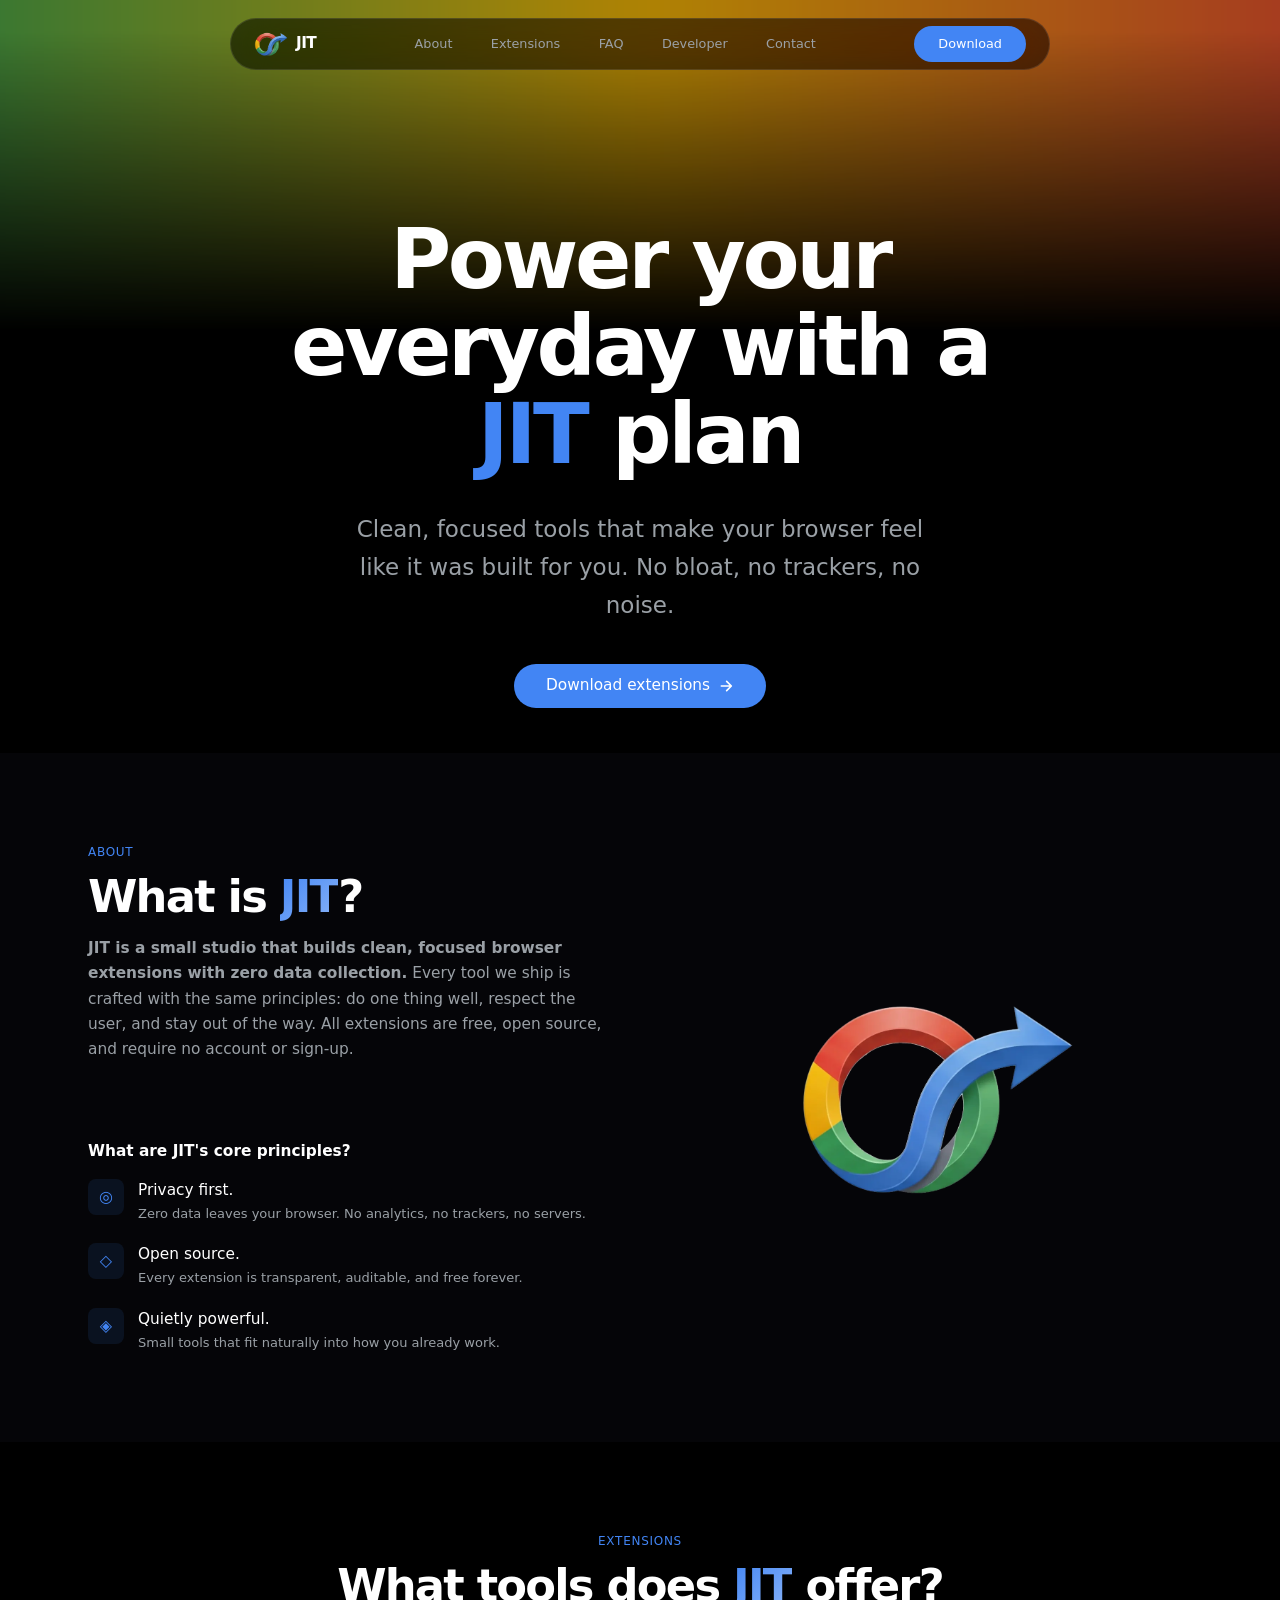
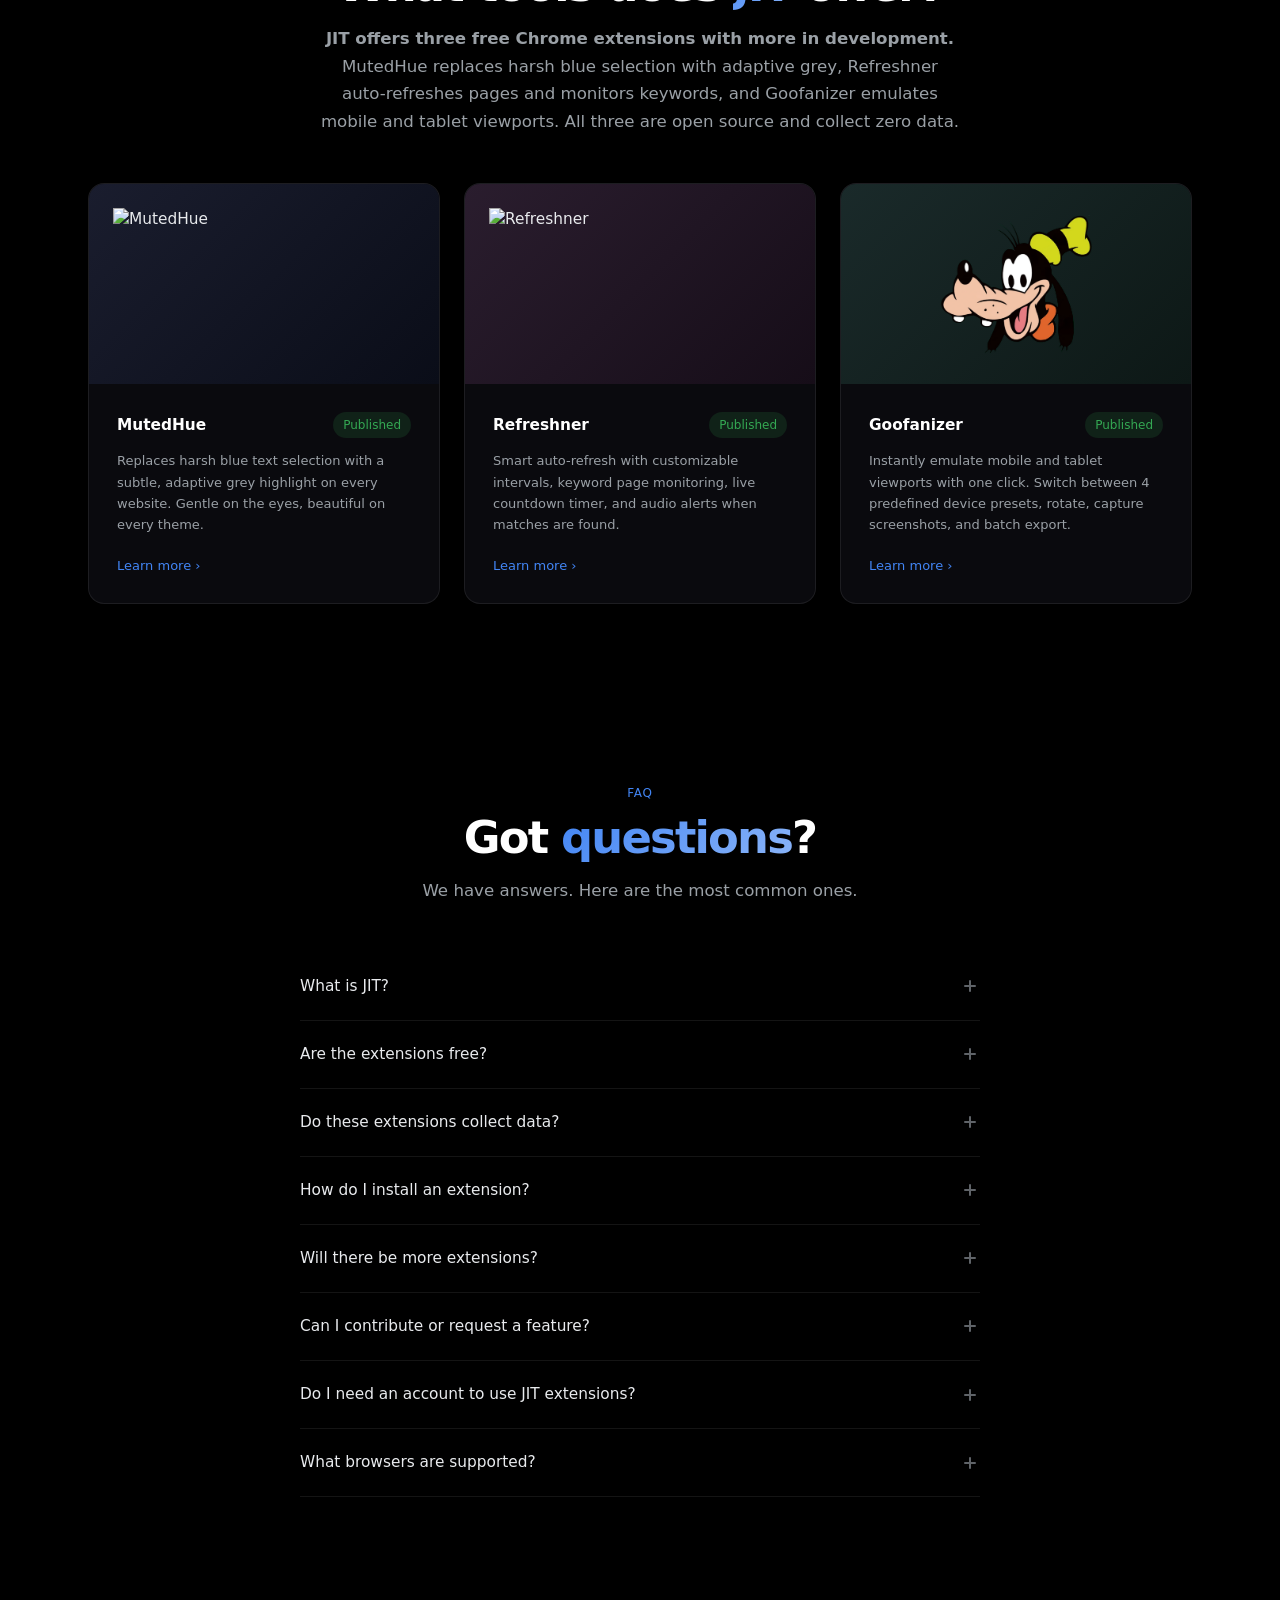
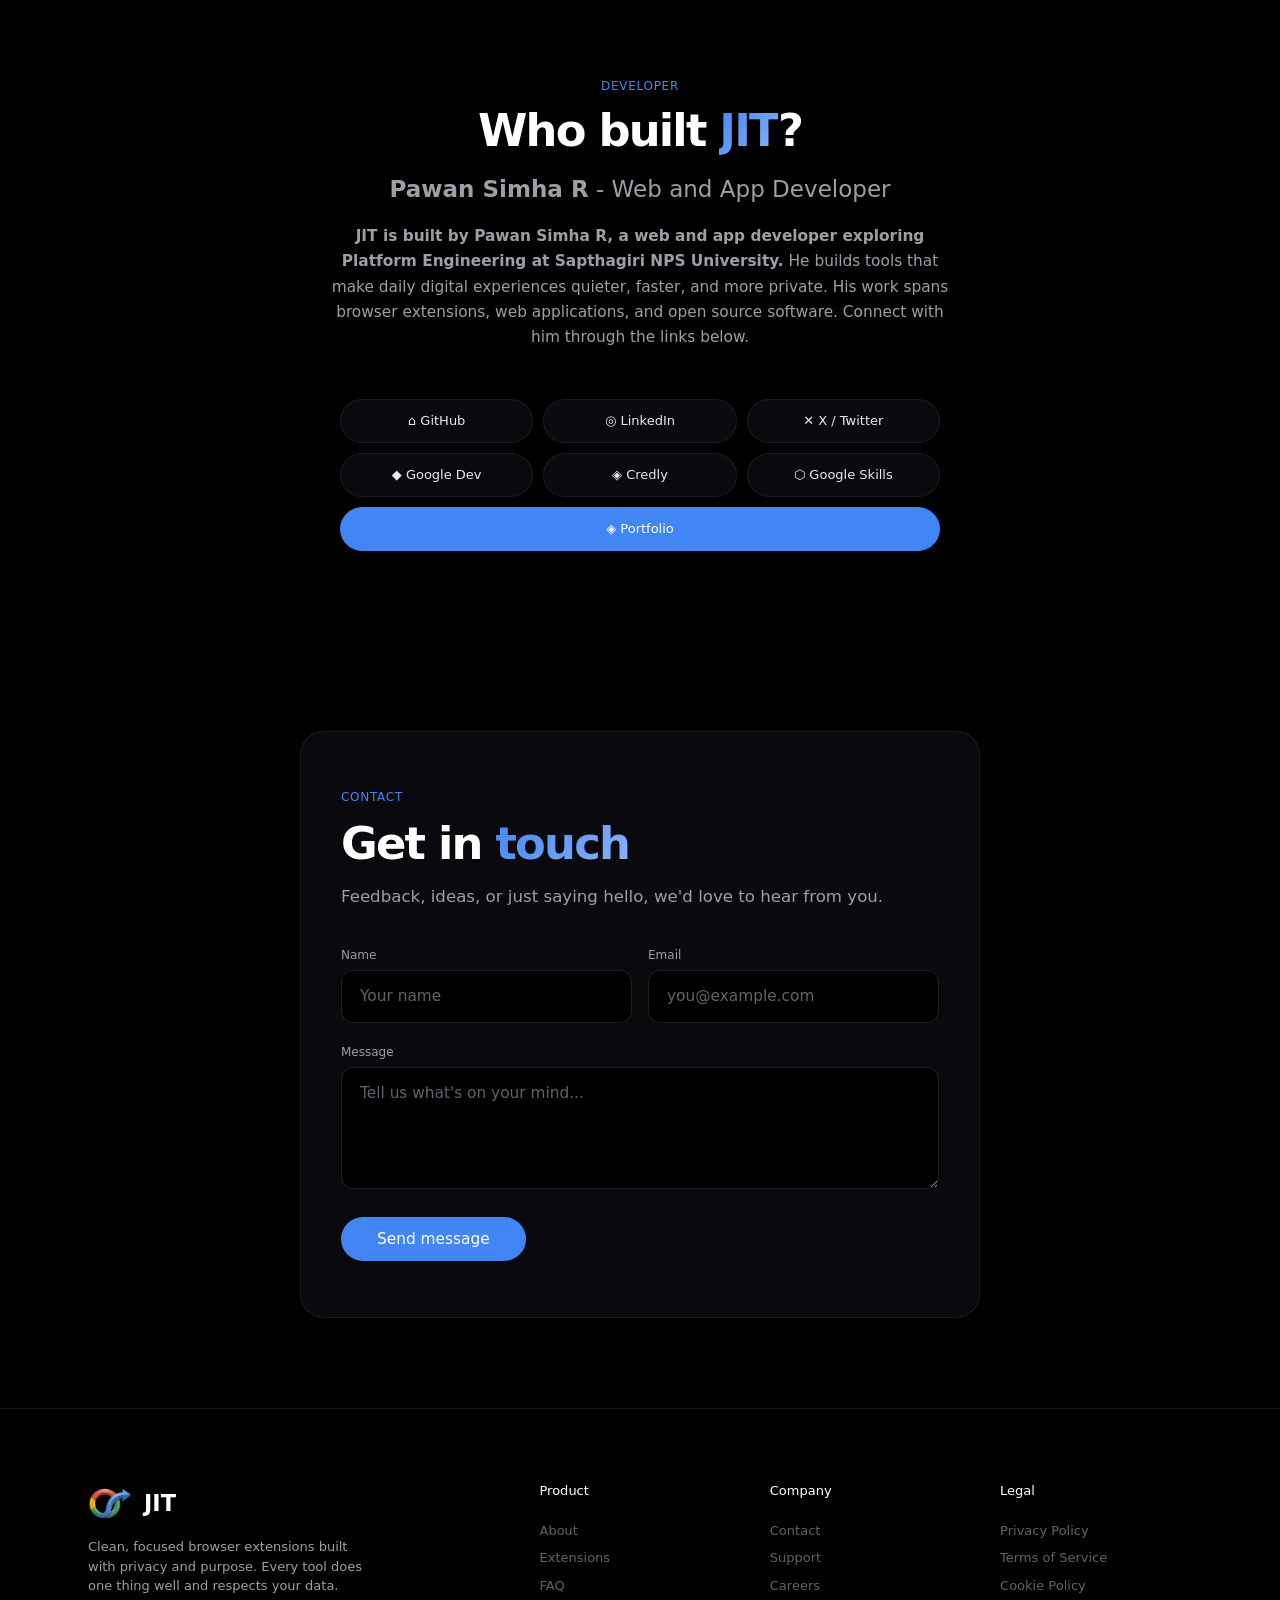
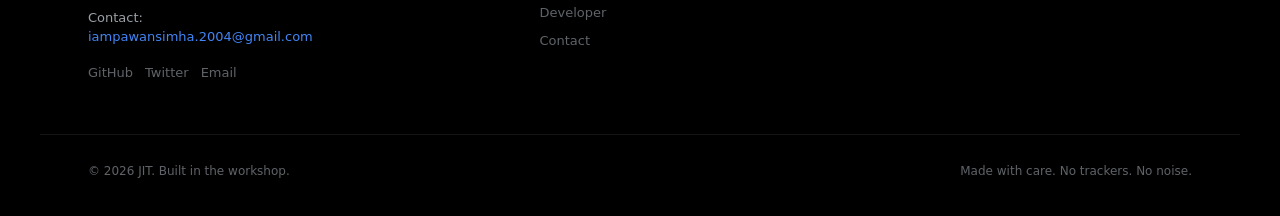
==== commit 0840192f: "Update index.html OG/Twitter/extensions text and PRIVACY.md with Goofanizer" ====
--- a/index.html
+++ b/index.html
@@ -34,7 +34,7 @@
   <!-- ── Open Graph ── -->
   <meta property="og:type" content="website" />
   <meta property="og:title" content="JIT - Browser Extension Studio | Privacy-First Chrome Extensions" />
-  <meta property="og:description" content="Clean, focused browser extensions that do one thing well and respect your privacy. MutedHue and Refreshner by Pawan Simha R." />
+  <meta property="og:description" content="Clean, focused browser extensions that do one thing well and respect your privacy. MutedHue, Refreshner, and Goofanizer by Pawan Simha R." />
   <meta property="og:url" content="https://pawansimha.github.io/JIT/" />
   <meta property="og:image" content="https://raw.githubusercontent.com/PawanSimha/JIT/main/Logo.webp" />
   <meta property="og:image:width" content="512" />
@@ -46,7 +46,7 @@
   <!-- ── Twitter Card ── -->
   <meta name="twitter:card" content="summary" />
   <meta name="twitter:title" content="JIT - Browser Extension Studio" />
-  <meta name="twitter:description" content="Clean, focused browser extensions, MutedHue and Refreshner. Zero trackers, open source, built by Pawan Simha R." />
+  <meta name="twitter:description" content="Clean, focused browser extensions — MutedHue, Refreshner, and Goofanizer. Zero trackers, open source, built by Pawan Simha R." />
   <meta name="twitter:image" content="https://raw.githubusercontent.com/PawanSimha/JIT/main/Logo.webp" />
   <meta name="twitter:image:alt" content="JIT logo" />
 
@@ -286,7 +286,7 @@
       <h2 class="section-title" id="ext-title">What tools does <span class="text-gradient">JIT</span> offer?</h2>
       <p class="section-sub">
         <strong>JIT offers three free Chrome extensions with more in development.</strong>
-        MutedHue replaces harsh blue selection with adaptive grey, while Refreshner auto-refreshes pages and monitors keywords. Both are open source and collect zero data.
+        MutedHue replaces harsh blue selection with adaptive grey, Refreshner auto-refreshes pages and monitors keywords, and Goofanizer emulates mobile and tablet viewports. All three are open source and collect zero data.
       </p>
 
       <div class="ext-grid">
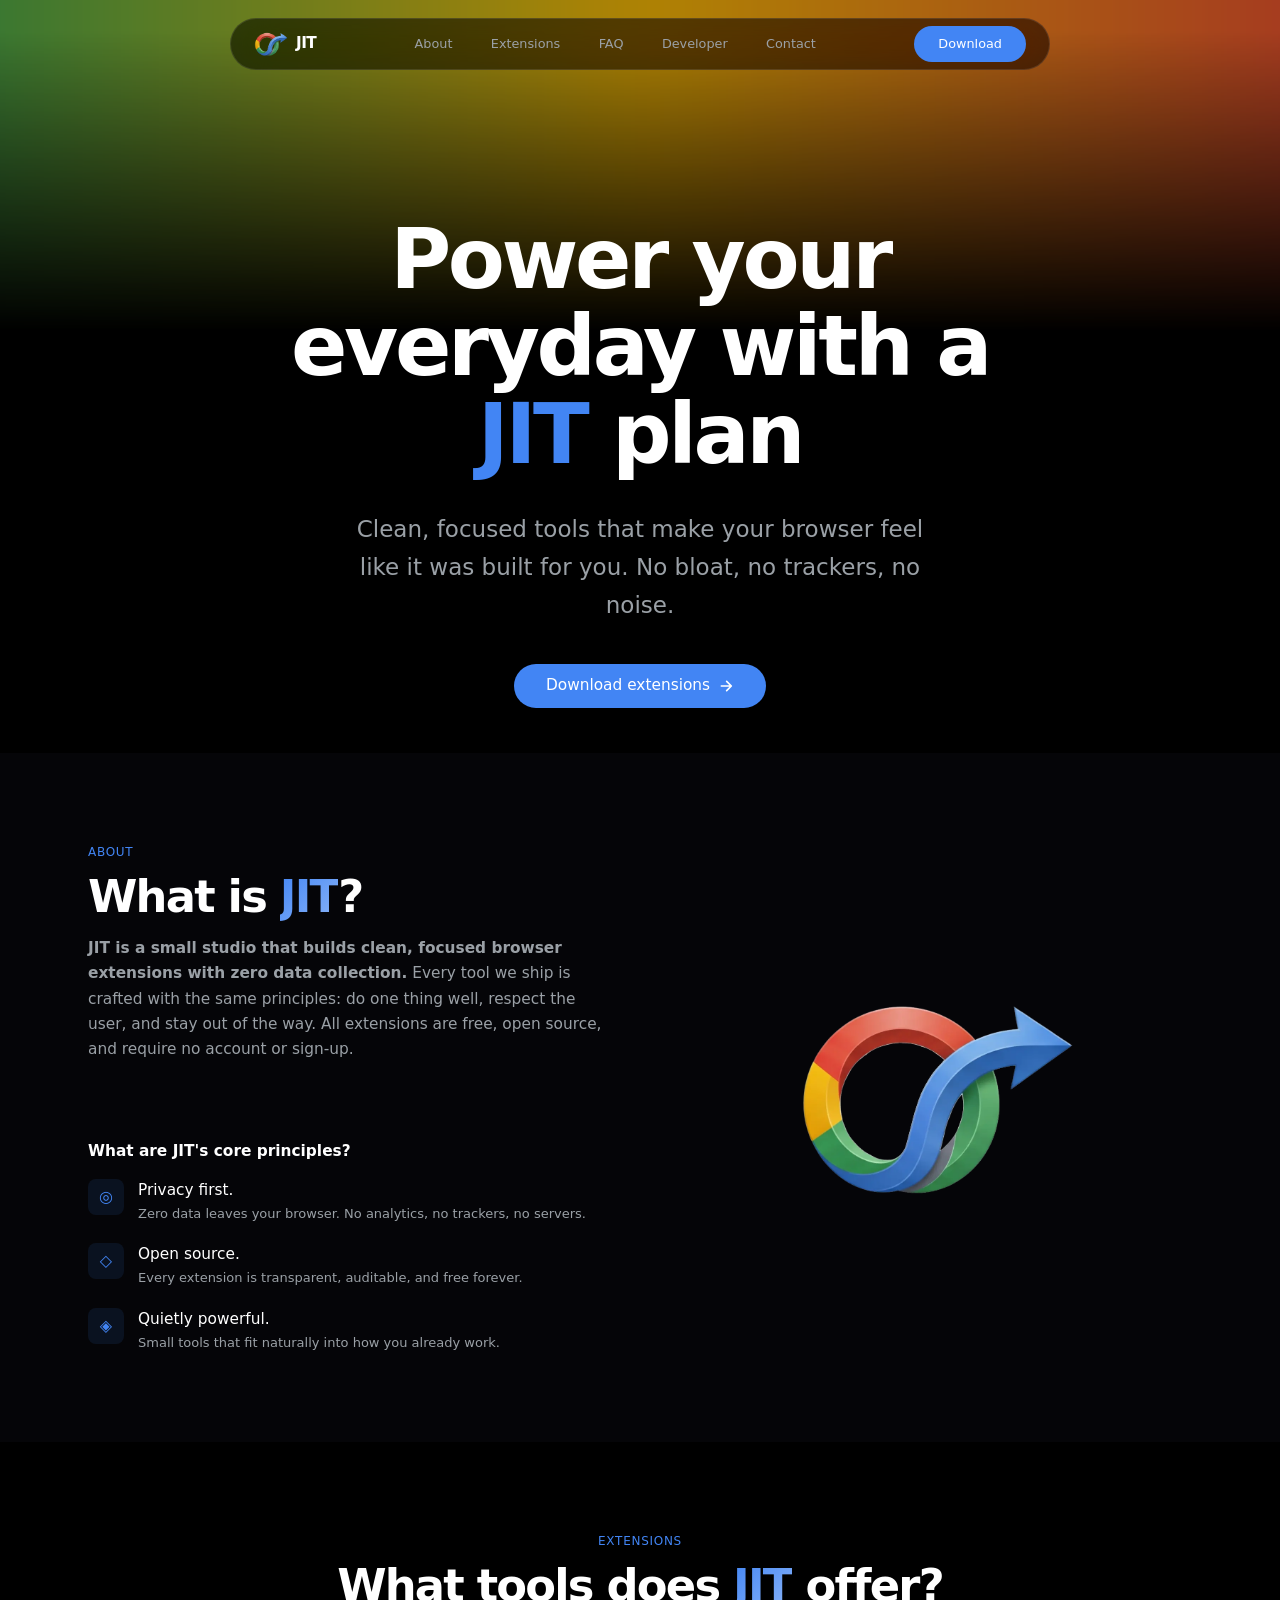
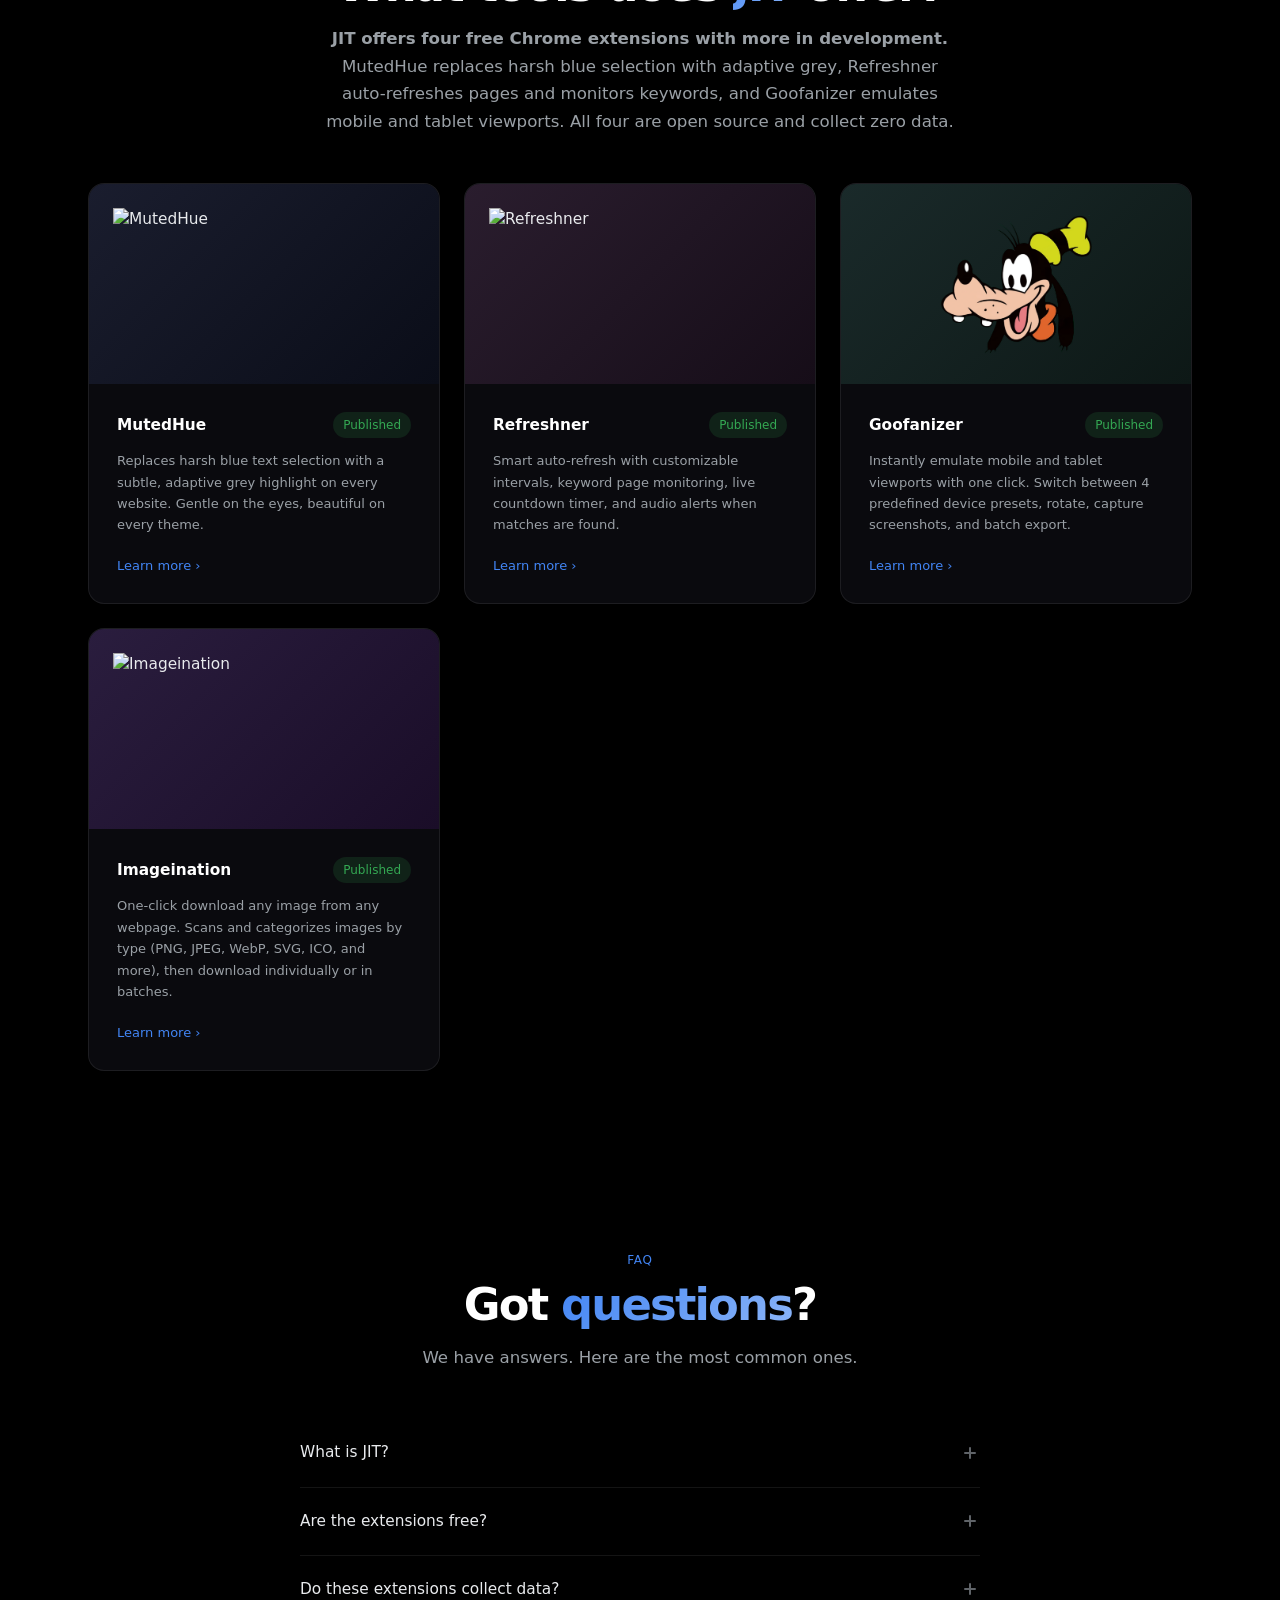
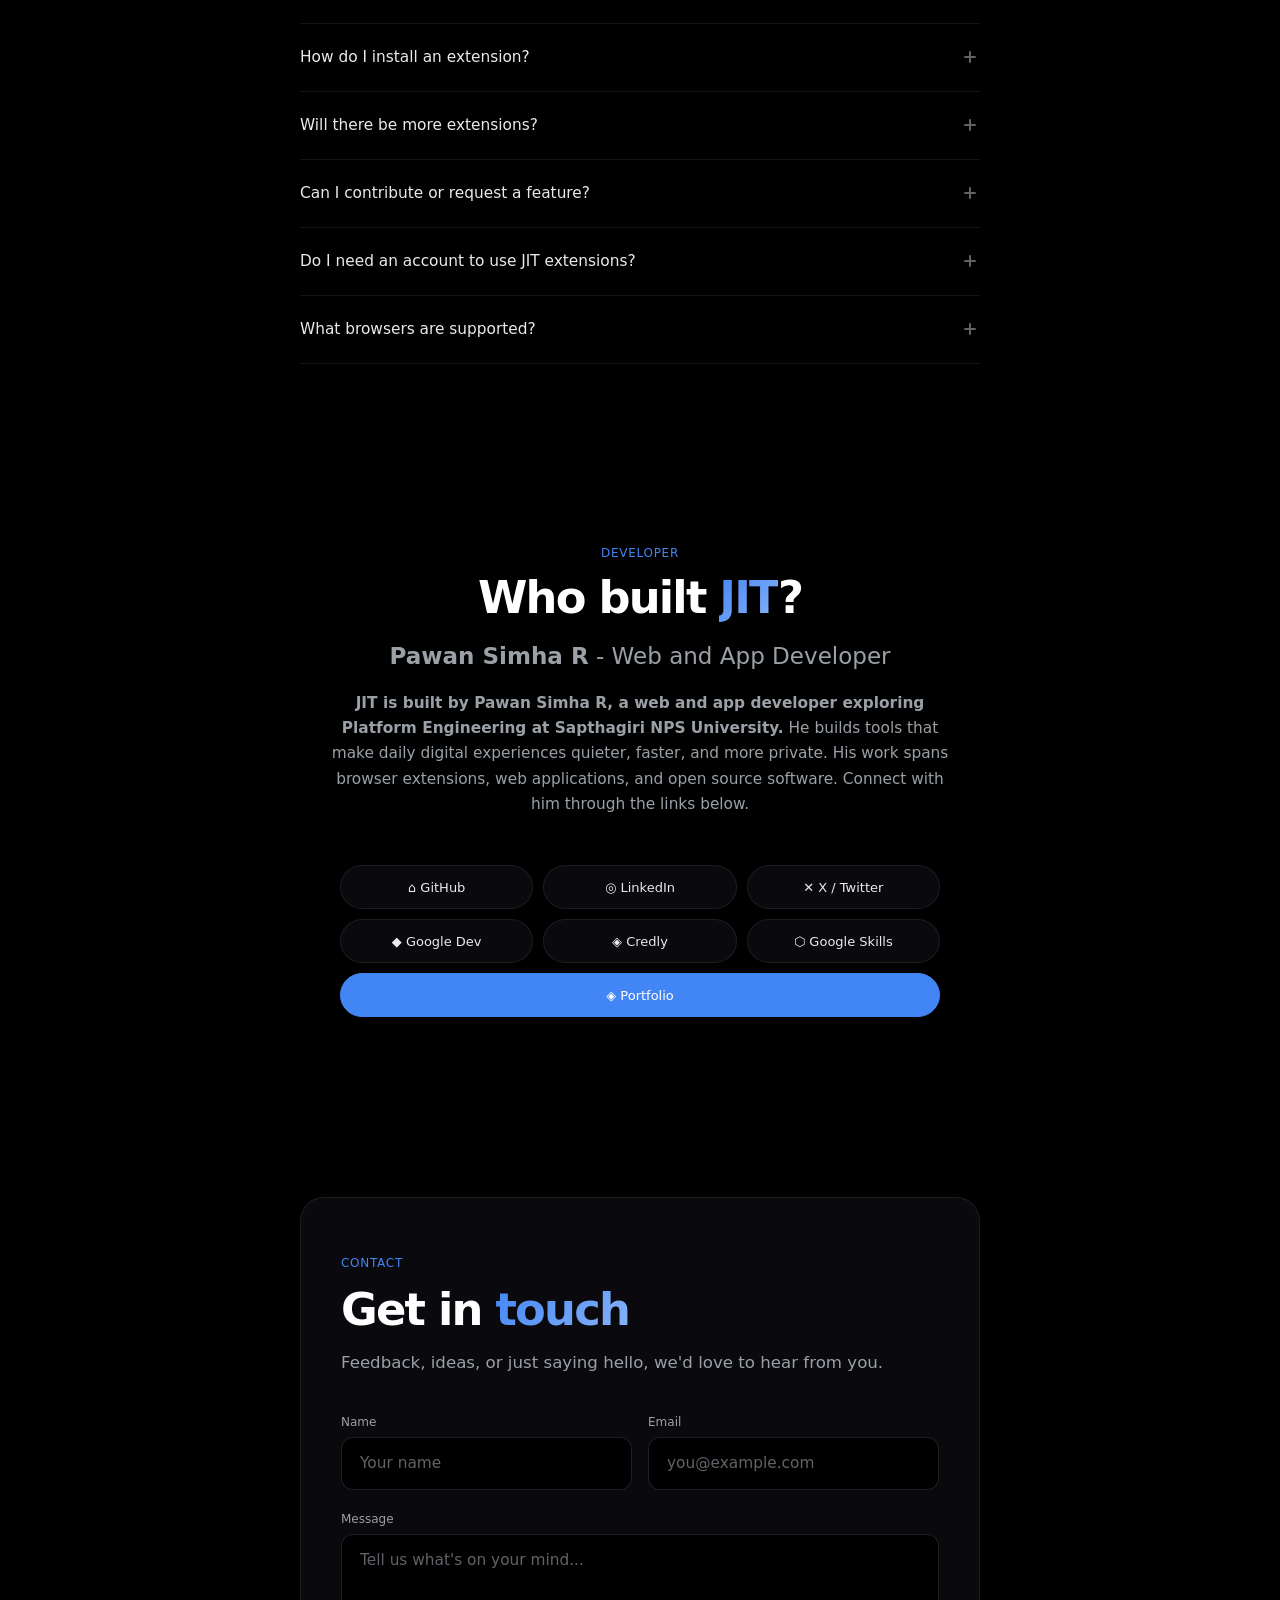
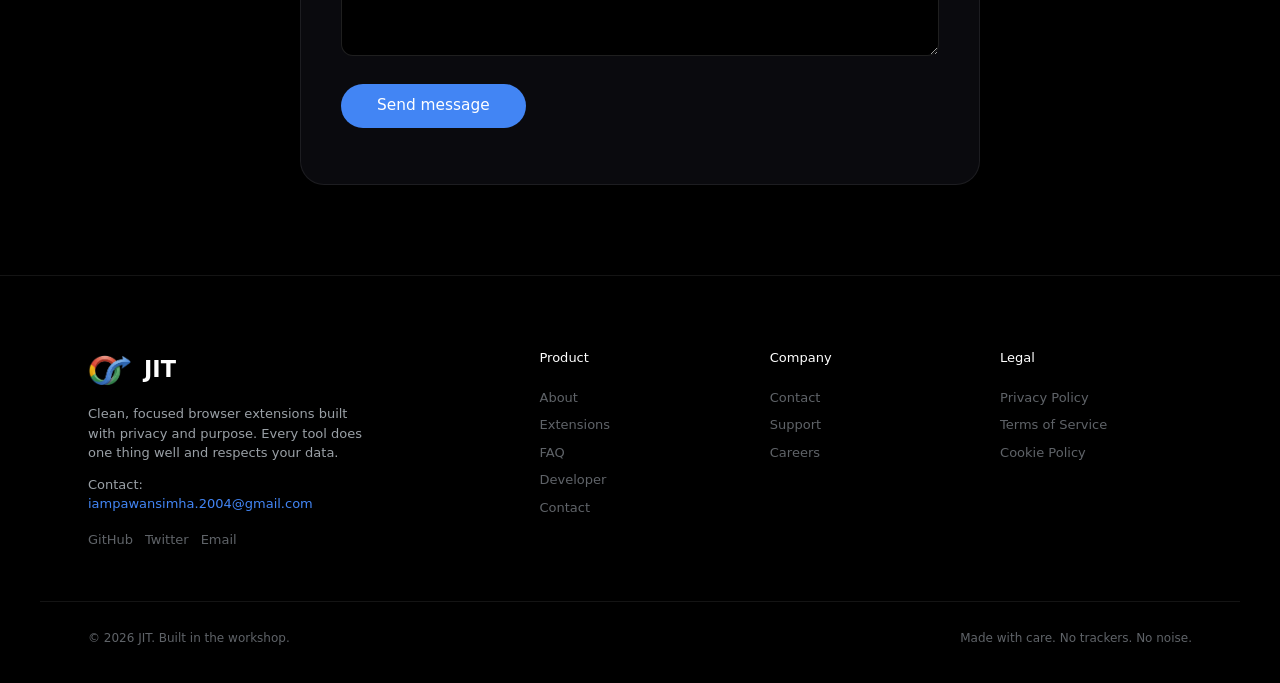
==== commit 3d79171d: "Add Imageination extension and update site pages" ====
--- a/index.html
+++ b/index.html
@@ -24,7 +24,7 @@
   <!-- ── Primary Meta ── -->
   <title>JIT - Browser Extension Studio | Privacy-First Chrome Extensions by Pawan Simha R</title>
   <meta name="description" content="JIT builds clean, focused browser extensions, MutedHue and Refreshner, with zero data collection, open source code, and a quiet, powerful design philosophy. Download free Chrome extensions built by Pawan Simha R at Sapthagiri NPS University." />
-  <meta name="keywords" content="JIT, browser extensions, Chrome extensions, MutedHue, Refreshner, Goofanizer, privacy-first extensions, open source extensions, Pawan Simha, Sapthagiri NPS University, text selection color, auto refresh page monitor, responsive device switcher, viewport emulator" />
+  <meta name="keywords" content="JIT, browser extensions, Chrome extensions, MutedHue, Refreshner, Goofanizer, Imageination, privacy-first extensions, open source extensions, Pawan Simha, Sapthagiri NPS University, image downloader, batch image download, text selection color, auto refresh page monitor, responsive device switcher, viewport emulator" />
   <meta name="robots" content="index, follow" />
   <meta name="author" content="Pawan Simha R" />
   <meta name="theme-color" content="#000000" />
@@ -165,6 +165,24 @@
           "@id": "https://github.com/PawanSimha/JIT#person"
         },
         "permissions": ["debugger", "storage", "tabs", "activeTab", "downloads", "windows"]
+      },
+      {
+        "@type": "SoftwareApplication",
+        "@id": "https://github.com/PawanSimha/JIT#imageination",
+        "name": "Imageination",
+        "applicationCategory": "BrowserExtension",
+        "operatingSystem": "Chrome",
+        "description": "One-click download any image from any webpage. Scans and categorizes PNG, JPEG, WebP, SVG, ICO and more, with batch download support.",
+        "softwareVersion": "1.0.0",
+        "offers": {
+          "@type": "Offer",
+          "price": "0",
+          "priceCurrency": "USD"
+        },
+        "author": {
+          "@id": "https://github.com/PawanSimha/JIT#person"
+        },
+        "permissions": ["activeTab", "downloads", "storage"]
       }
     ]
   }
@@ -285,8 +303,8 @@
       <p class="eyebrow">Extensions</p>
       <h2 class="section-title" id="ext-title">What tools does <span class="text-gradient">JIT</span> offer?</h2>
       <p class="section-sub">
-        <strong>JIT offers three free Chrome extensions with more in development.</strong>
-        MutedHue replaces harsh blue selection with adaptive grey, Refreshner auto-refreshes pages and monitors keywords, and Goofanizer emulates mobile and tablet viewports. All three are open source and collect zero data.
+        <strong>JIT offers four free Chrome extensions with more in development.</strong>
+        MutedHue replaces harsh blue selection with adaptive grey, Refreshner auto-refreshes pages and monitors keywords, and Goofanizer emulates mobile and tablet viewports. All four are open source and collect zero data.
       </p>
 
       <div class="ext-grid">
@@ -329,6 +347,20 @@
             </div>
             <p>Instantly emulate mobile and tablet viewports with one click. Switch between 4 predefined device presets, rotate, capture screenshots, and batch export.</p>
             <a href="descriptions/Goofanizer.html" class="ext-link" aria-label="Learn more about Goofanizer">Learn more &rsaquo;</a>
+          </div>
+        </article>
+
+        <article class="ext-card">
+          <div class="ext-art ext-art-4">
+            <img src="Imageination/icons/Imageination.png" alt="Imageination" class="ext-logo" width="96" height="96" loading="lazy" />
+          </div>
+          <div class="ext-body">
+            <div class="ext-head">
+              <h3>Imageination</h3>
+              <span class="ext-status ext-live">Published</span>
+            </div>
+            <p>One-click download any image from any webpage. Scans and categorizes images by type (PNG, JPEG, WebP, SVG, ICO, and more), then download individually or in batches.</p>
+            <a href="descriptions/Imageination.html" class="ext-link" aria-label="Learn more about Imageination">Learn more &rsaquo;</a>
           </div>
         </article>
       </div>
--- a/style.css
+++ b/style.css
@@ -409,6 +409,7 @@
 .ext-art-1 { background: linear-gradient(135deg, #1a1d2e 0%, #0a0d18 100%); }
 .ext-art-2 { background: linear-gradient(135deg, #2a1d2e 0%, #160d18 100%); }
 .ext-art-3 { background: linear-gradient(135deg, #1a2a2a 0%, #0d1816 100%); }
+.ext-art-4 { background: linear-gradient(135deg, #2a1d3e 0%, #1a0d28 100%); }
 .ext-logo { width: 100%; height: 100%; object-fit: contain; padding: 24px; }
 .ext-body { padding: clamp(20px, 2.5vw, 28px); flex: 1; display: flex; flex-direction: column; }
 .ext-head { display: flex; align-items: center; justify-content: space-between; margin-bottom: 12px; }
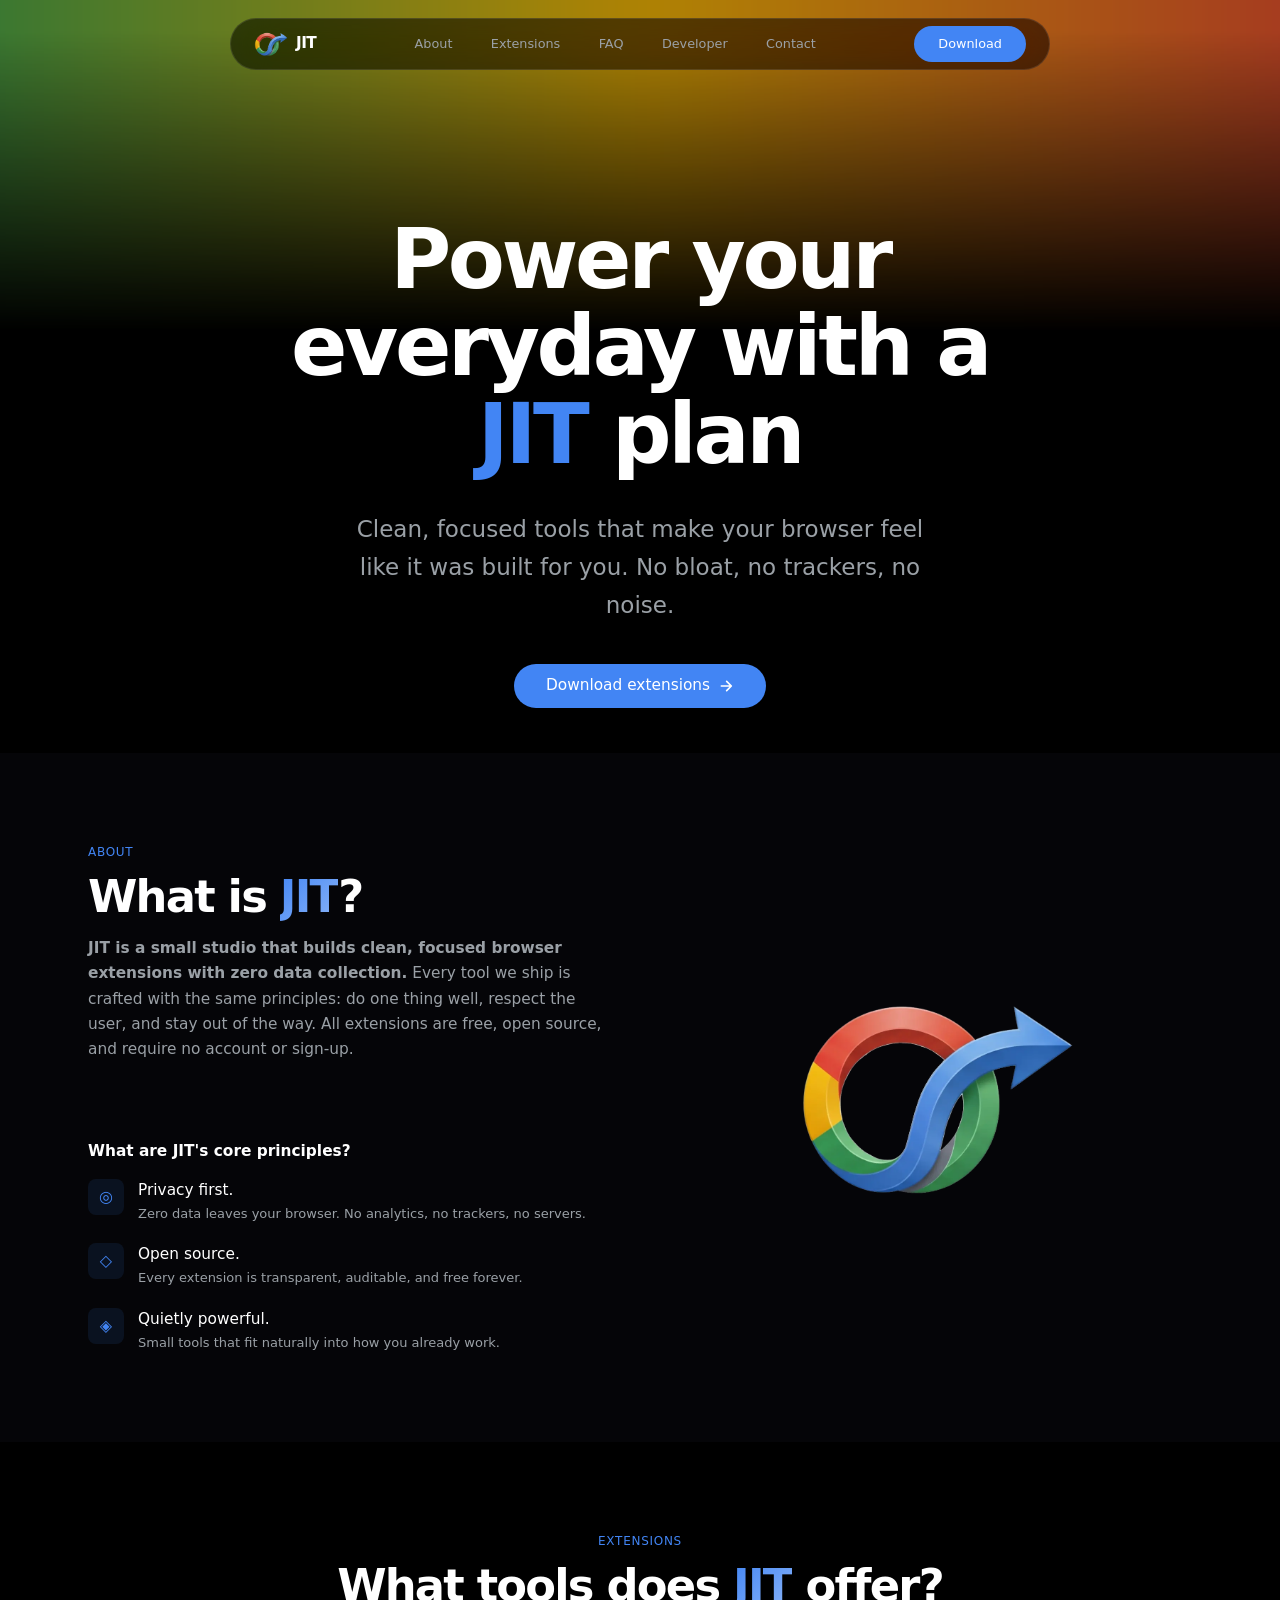
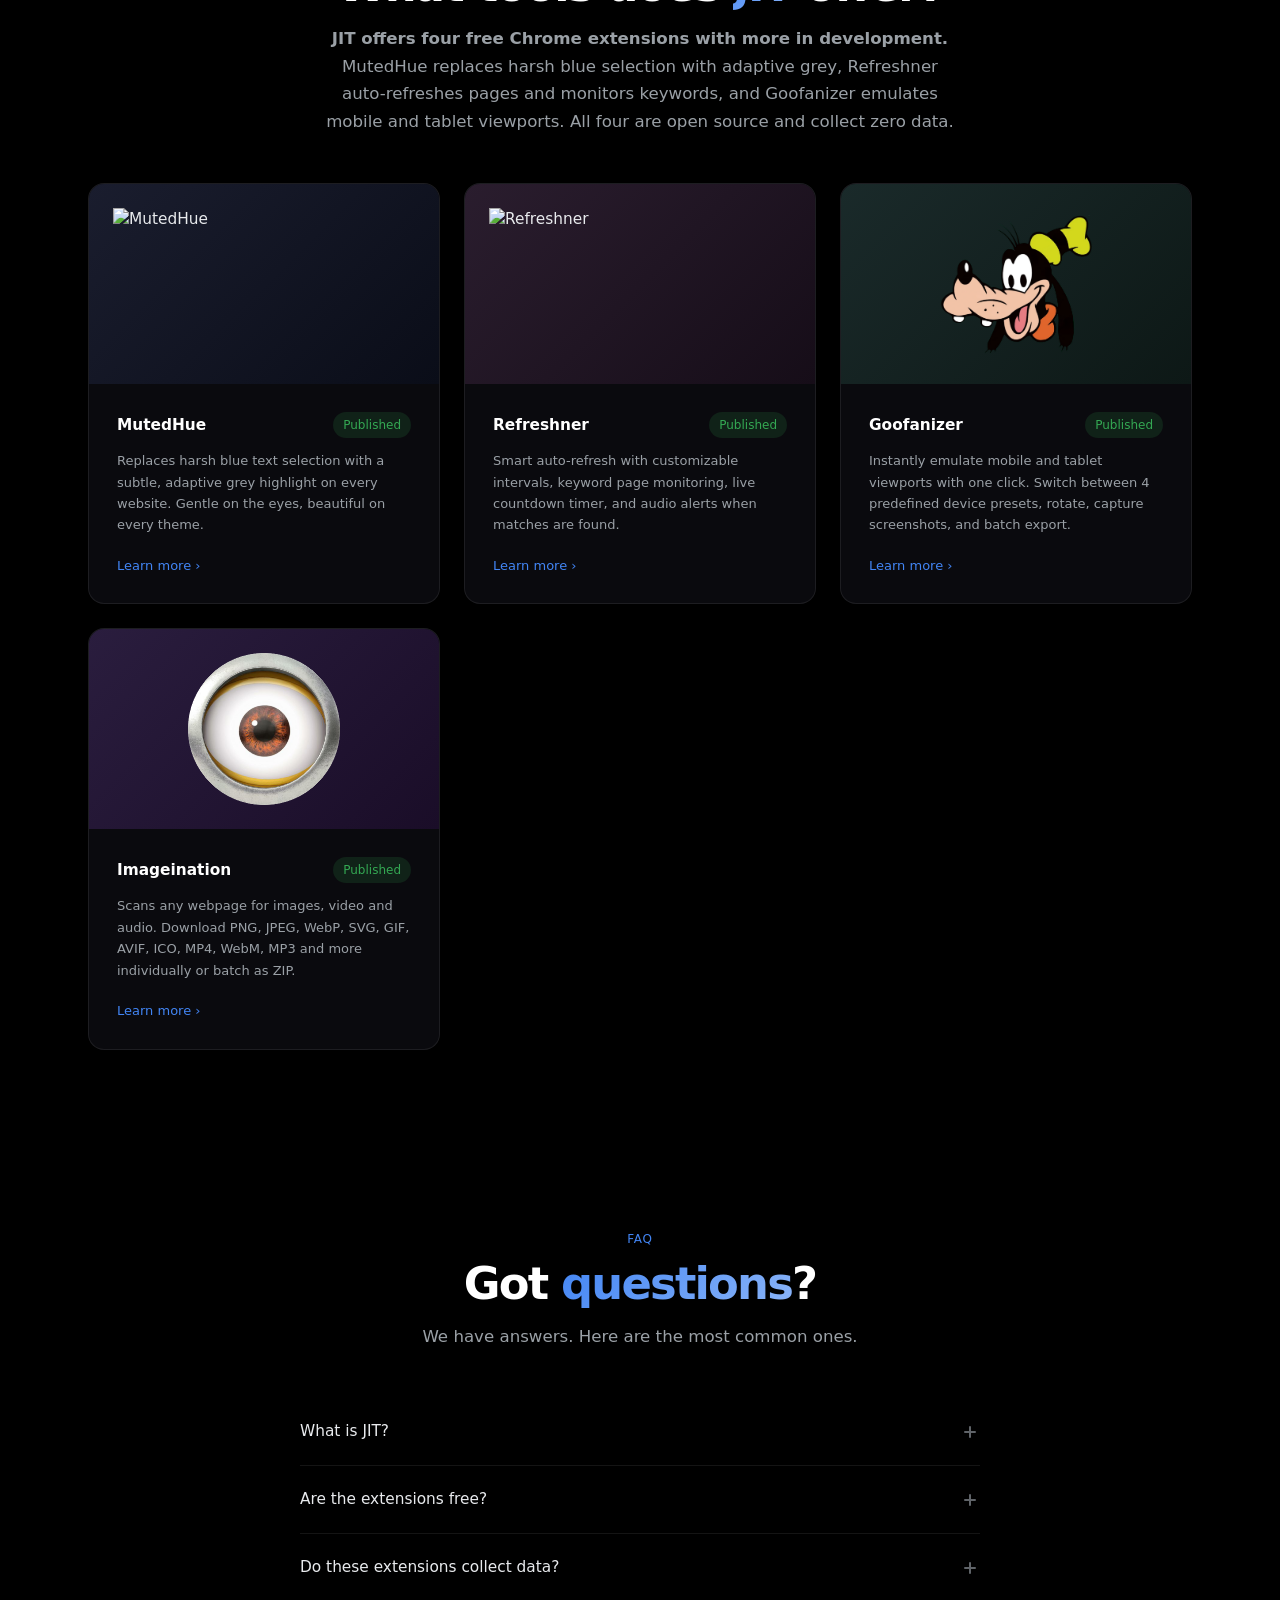
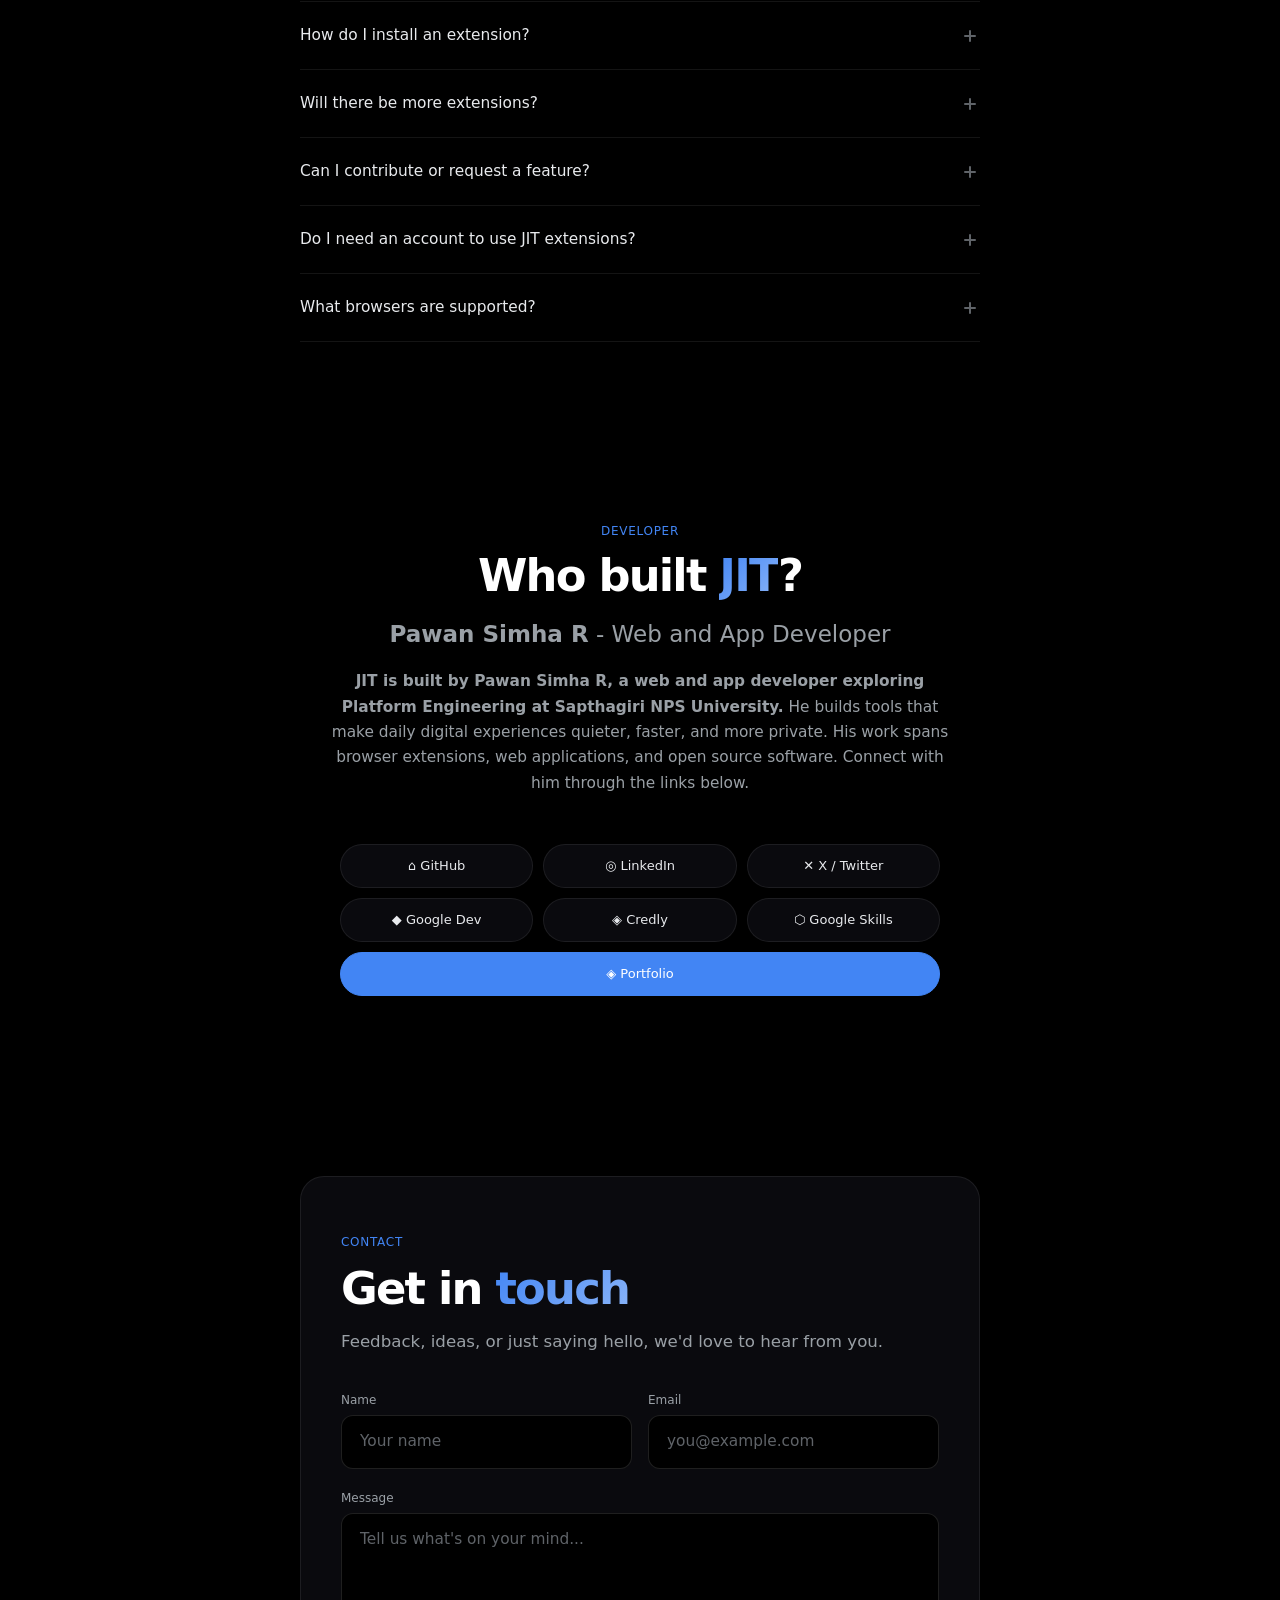
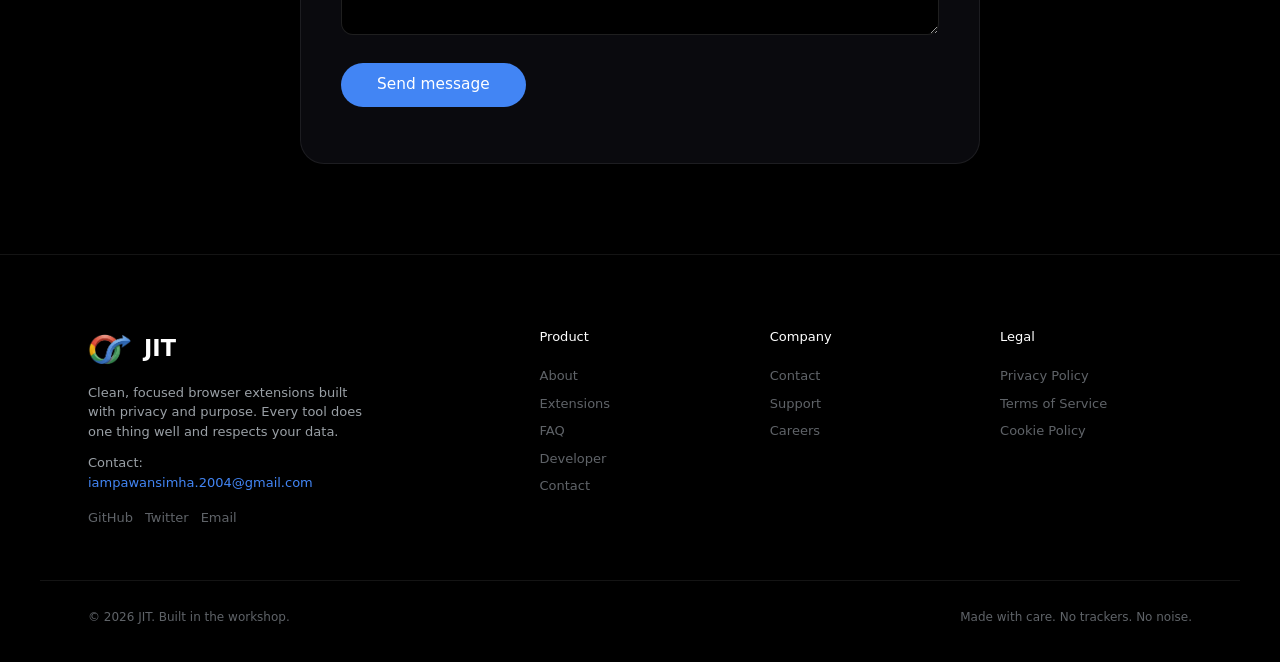
==== commit e9c705d7: "Polish Imageination extension, update site pages and context" ====
--- a/index.html
+++ b/index.html
@@ -23,8 +23,8 @@
 
   <!-- ── Primary Meta ── -->
   <title>JIT - Browser Extension Studio | Privacy-First Chrome Extensions by Pawan Simha R</title>
-  <meta name="description" content="JIT builds clean, focused browser extensions, MutedHue and Refreshner, with zero data collection, open source code, and a quiet, powerful design philosophy. Download free Chrome extensions built by Pawan Simha R at Sapthagiri NPS University." />
-  <meta name="keywords" content="JIT, browser extensions, Chrome extensions, MutedHue, Refreshner, Goofanizer, Imageination, privacy-first extensions, open source extensions, Pawan Simha, Sapthagiri NPS University, image downloader, batch image download, text selection color, auto refresh page monitor, responsive device switcher, viewport emulator" />
+  <meta name="description" content="JIT builds clean, focused browser extensions — MutedHue, Refreshner, Goofanizer, and Imageination — with zero data collection, open source code, and a quiet, powerful design philosophy. Download free Chrome extensions built by Pawan Simha R at Sapthagiri NPS University." />
+  <meta name="keywords" content="JIT, browser extensions, Chrome extensions, MutedHue, Refreshner, Goofanizer, Imageination, privacy-first extensions, open source extensions, Pawan Simha, Sapthagiri NPS University, media downloader, batch download, video downloader, audio downloader, text selection color, auto refresh page monitor, responsive device switcher, viewport emulator" />
   <meta name="robots" content="index, follow" />
   <meta name="author" content="Pawan Simha R" />
   <meta name="theme-color" content="#000000" />
@@ -172,7 +172,7 @@
         "name": "Imageination",
         "applicationCategory": "BrowserExtension",
         "operatingSystem": "Chrome",
-        "description": "One-click download any image from any webpage. Scans and categorizes PNG, JPEG, WebP, SVG, ICO and more, with batch download support.",
+        "description": "Scans any webpage for images, video and audio. Download PNG, JPEG, WebP, SVG, GIF, AVIF, ICO, MP4, WebM, MP3 and more individually or batch as ZIP.",
         "softwareVersion": "1.0.0",
         "offers": {
           "@type": "Offer",
@@ -182,7 +182,7 @@
         "author": {
           "@id": "https://github.com/PawanSimha/JIT#person"
         },
-        "permissions": ["activeTab", "downloads", "storage"]
+        "permissions": ["activeTab", "downloads"]
       }
     ]
   }
@@ -352,14 +352,14 @@
 
         <article class="ext-card">
           <div class="ext-art ext-art-4">
-            <img src="Imageination/icons/Imageination.png" alt="Imageination" class="ext-logo" width="96" height="96" loading="lazy" />
+            <img src="Imageination/icons/icon.png" alt="Imageination" class="ext-logo" width="96" height="96" loading="lazy" />
           </div>
           <div class="ext-body">
             <div class="ext-head">
               <h3>Imageination</h3>
               <span class="ext-status ext-live">Published</span>
             </div>
-            <p>One-click download any image from any webpage. Scans and categorizes images by type (PNG, JPEG, WebP, SVG, ICO, and more), then download individually or in batches.</p>
+            <p>Scans any webpage for images, video and audio. Download PNG, JPEG, WebP, SVG, GIF, AVIF, ICO, MP4, WebM, MP3 and more individually or batch as ZIP.</p>
             <a href="descriptions/Imageination.html" class="ext-link" aria-label="Learn more about Imageination">Learn more &rsaquo;</a>
           </div>
         </article>
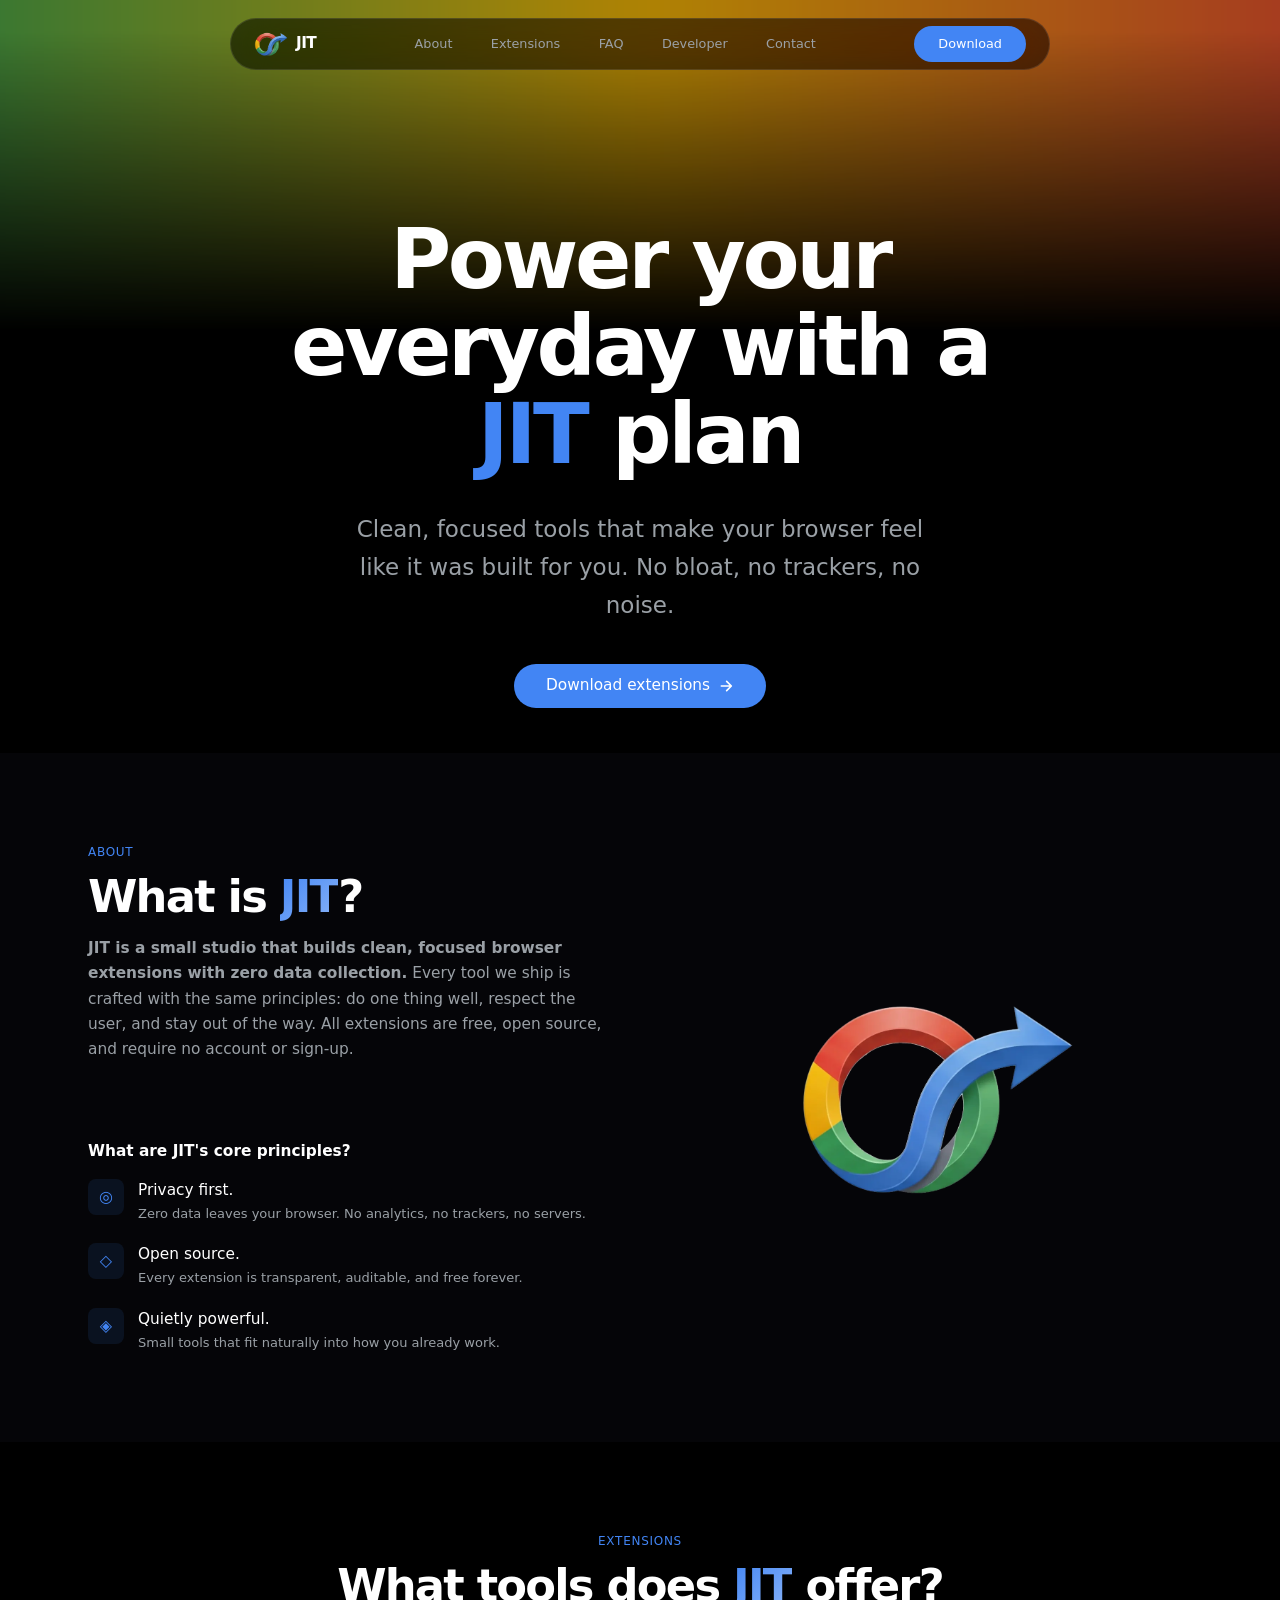
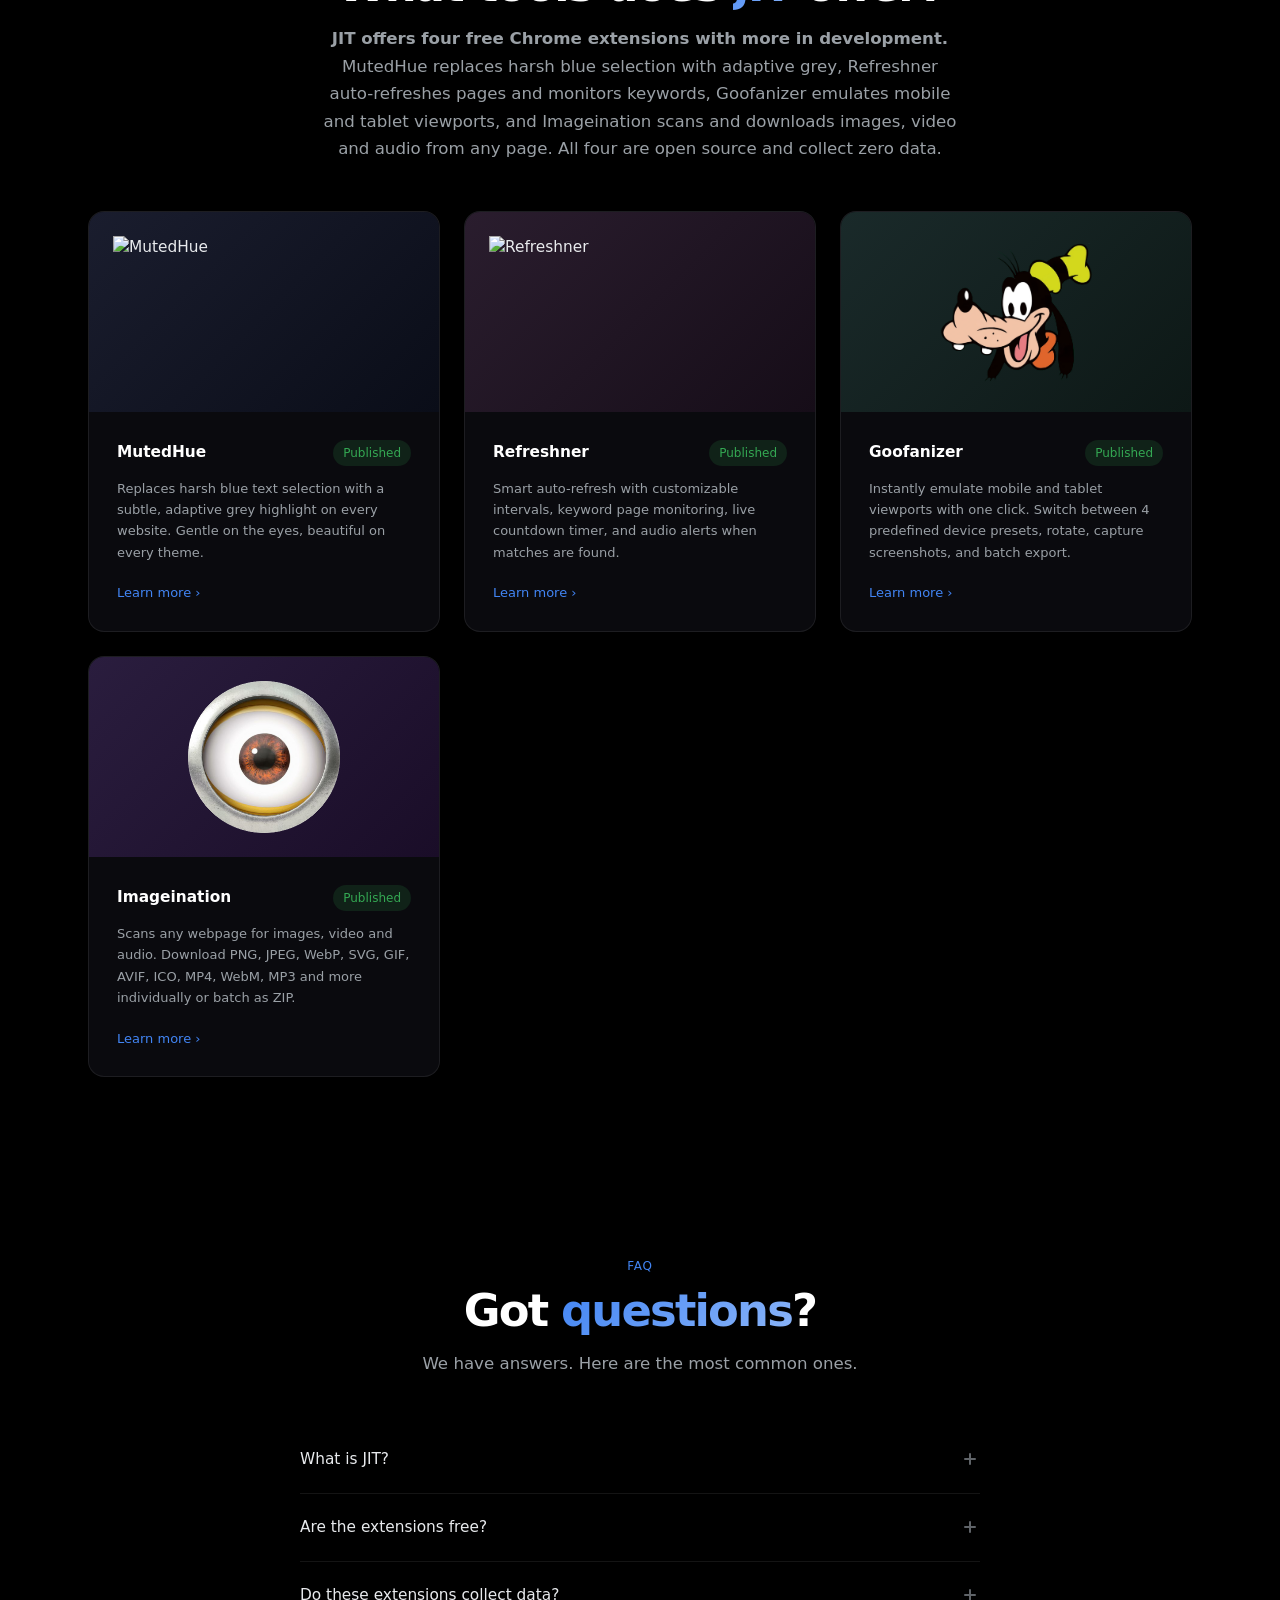
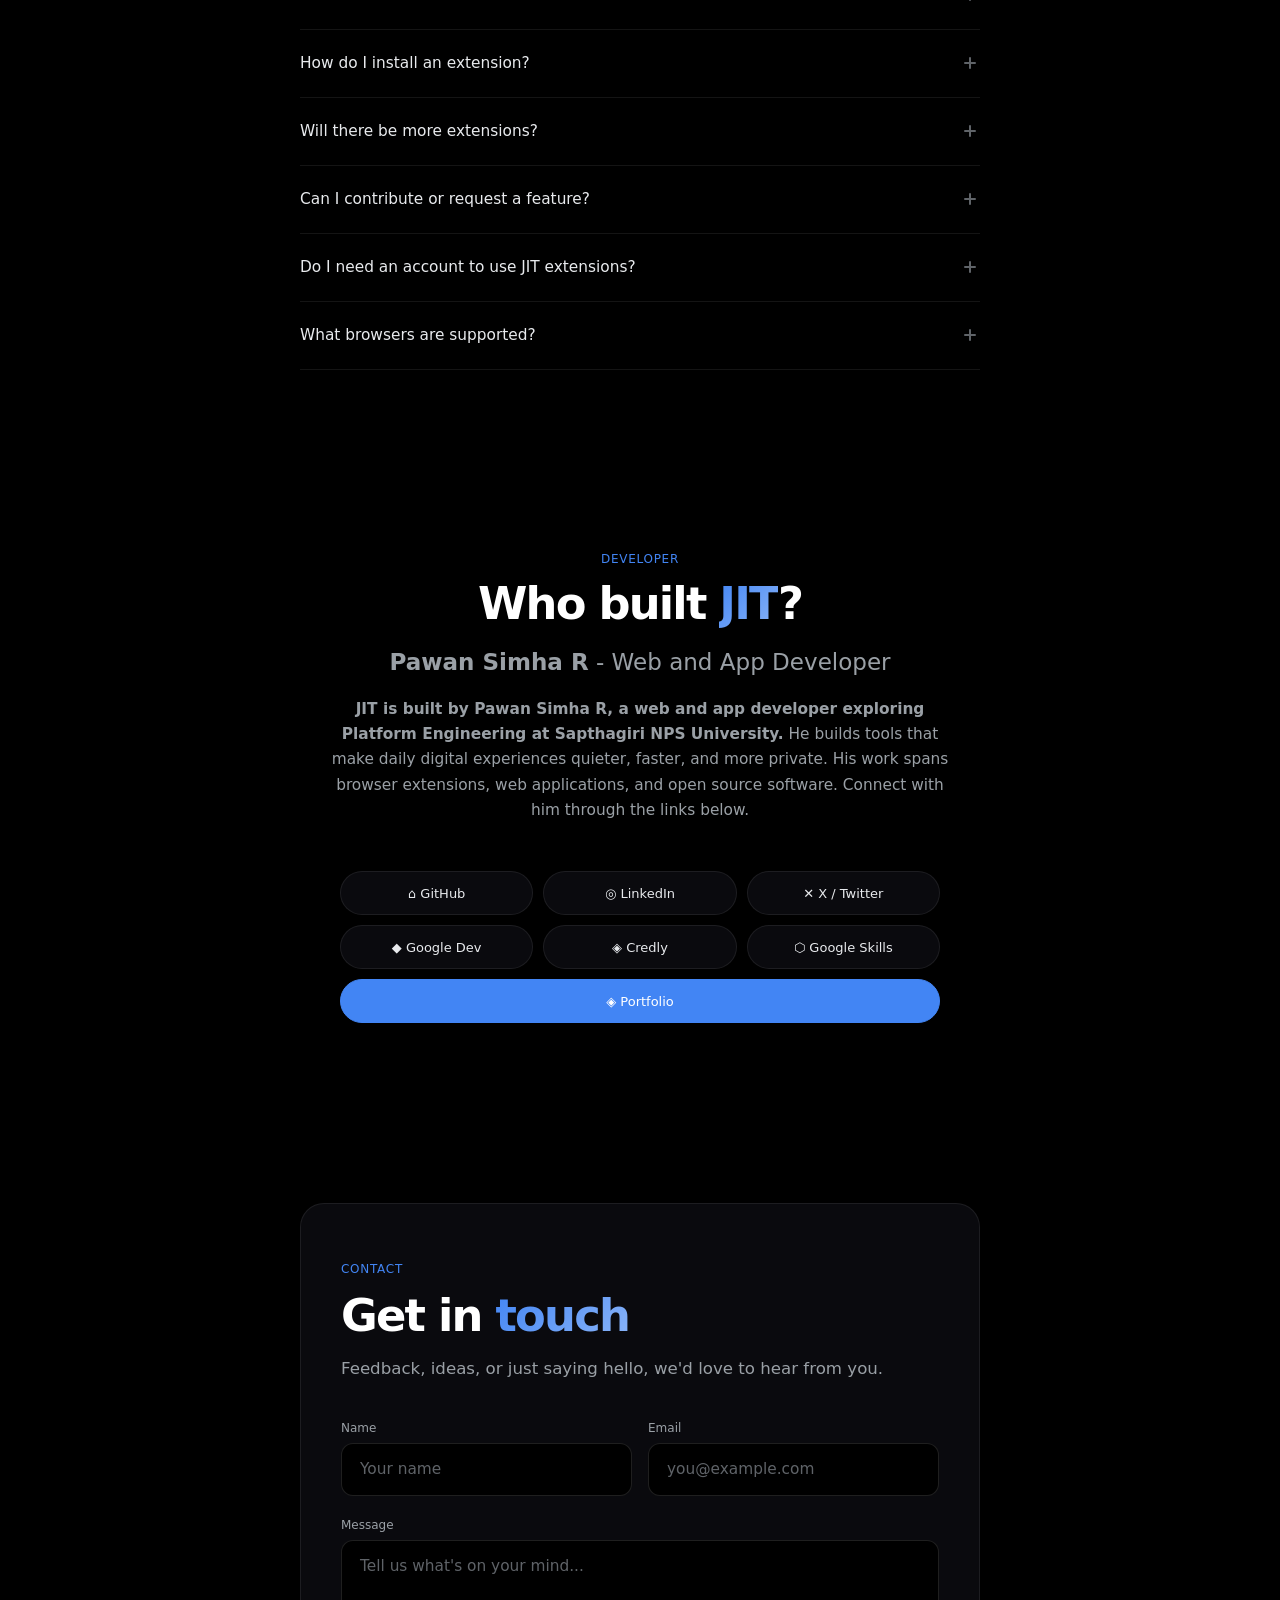
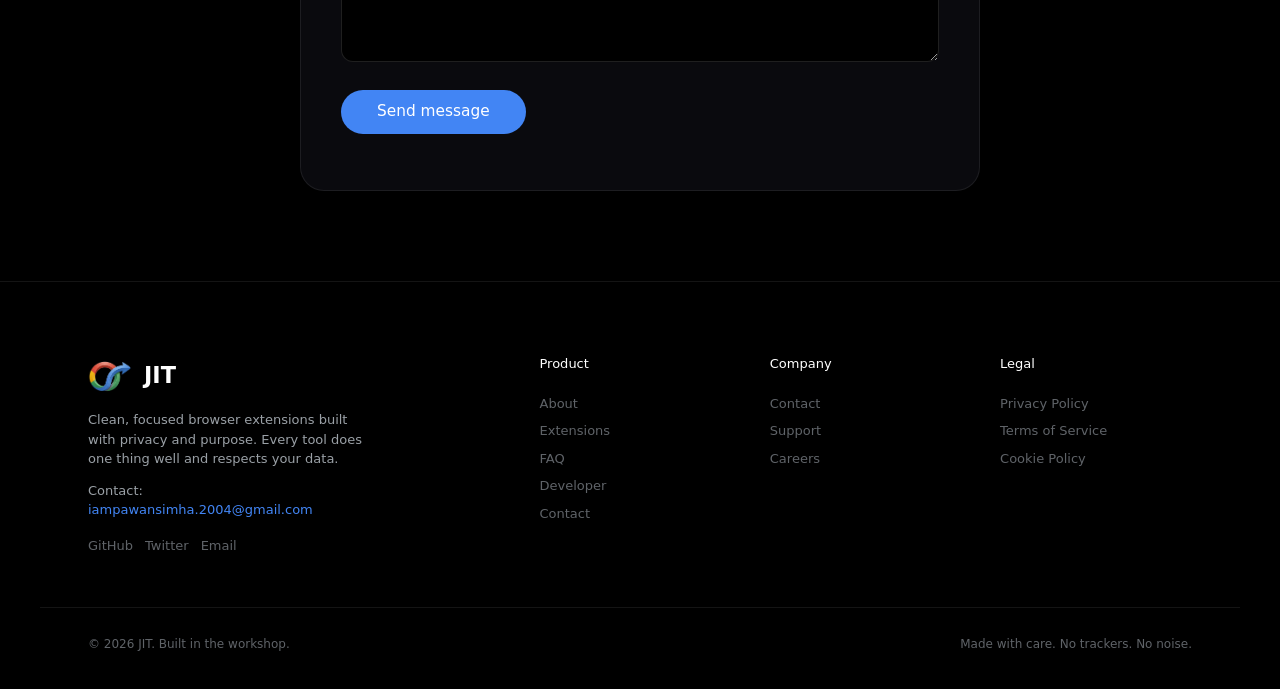
==== commit 36dd56c8: "Fix index.html section-sub: list all 4 extensions in sentence" ====
--- a/index.html
+++ b/index.html
@@ -34,7 +34,7 @@
   <!-- ── Open Graph ── -->
   <meta property="og:type" content="website" />
   <meta property="og:title" content="JIT - Browser Extension Studio | Privacy-First Chrome Extensions" />
-  <meta property="og:description" content="Clean, focused browser extensions that do one thing well and respect your privacy. MutedHue, Refreshner, and Goofanizer by Pawan Simha R." />
+  <meta property="og:description" content="Clean, focused browser extensions that do one thing well and respect your privacy. MutedHue, Refreshner, Goofanizer, and Imageination by Pawan Simha R." />
   <meta property="og:url" content="https://pawansimha.github.io/JIT/" />
   <meta property="og:image" content="https://raw.githubusercontent.com/PawanSimha/JIT/main/Logo.webp" />
   <meta property="og:image:width" content="512" />
@@ -46,7 +46,7 @@
   <!-- ── Twitter Card ── -->
   <meta name="twitter:card" content="summary" />
   <meta name="twitter:title" content="JIT - Browser Extension Studio" />
-  <meta name="twitter:description" content="Clean, focused browser extensions — MutedHue, Refreshner, and Goofanizer. Zero trackers, open source, built by Pawan Simha R." />
+  <meta name="twitter:description" content="Clean, focused browser extensions — MutedHue, Refreshner, Goofanizer, and Imageination. Zero trackers, open source, built by Pawan Simha R." />
   <meta name="twitter:image" content="https://raw.githubusercontent.com/PawanSimha/JIT/main/Logo.webp" />
   <meta name="twitter:image:alt" content="JIT logo" />
 
@@ -304,7 +304,7 @@
       <h2 class="section-title" id="ext-title">What tools does <span class="text-gradient">JIT</span> offer?</h2>
       <p class="section-sub">
         <strong>JIT offers four free Chrome extensions with more in development.</strong>
-        MutedHue replaces harsh blue selection with adaptive grey, Refreshner auto-refreshes pages and monitors keywords, and Goofanizer emulates mobile and tablet viewports. All four are open source and collect zero data.
+        MutedHue replaces harsh blue selection with adaptive grey, Refreshner auto-refreshes pages and monitors keywords, Goofanizer emulates mobile and tablet viewports, and Imageination scans and downloads images, video and audio from any page. All four are open source and collect zero data.
       </p>
 
       <div class="ext-grid">
